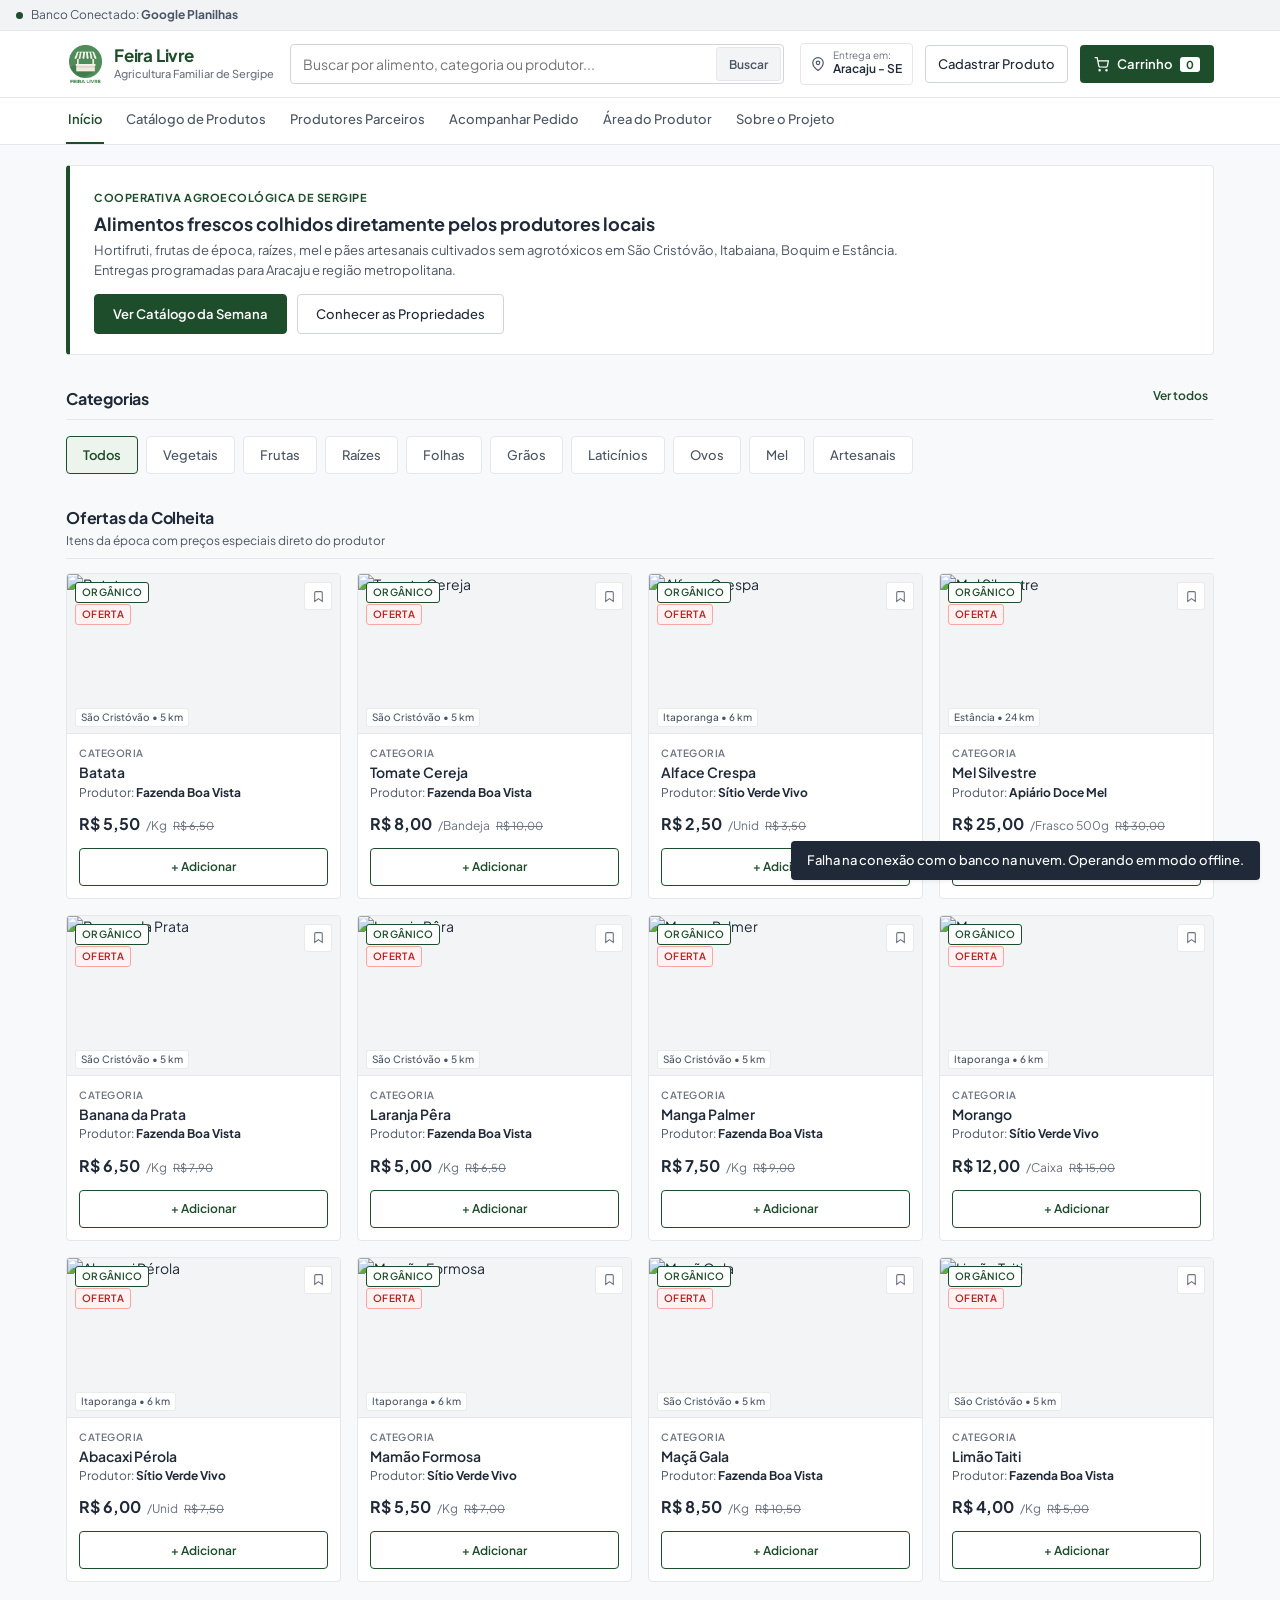
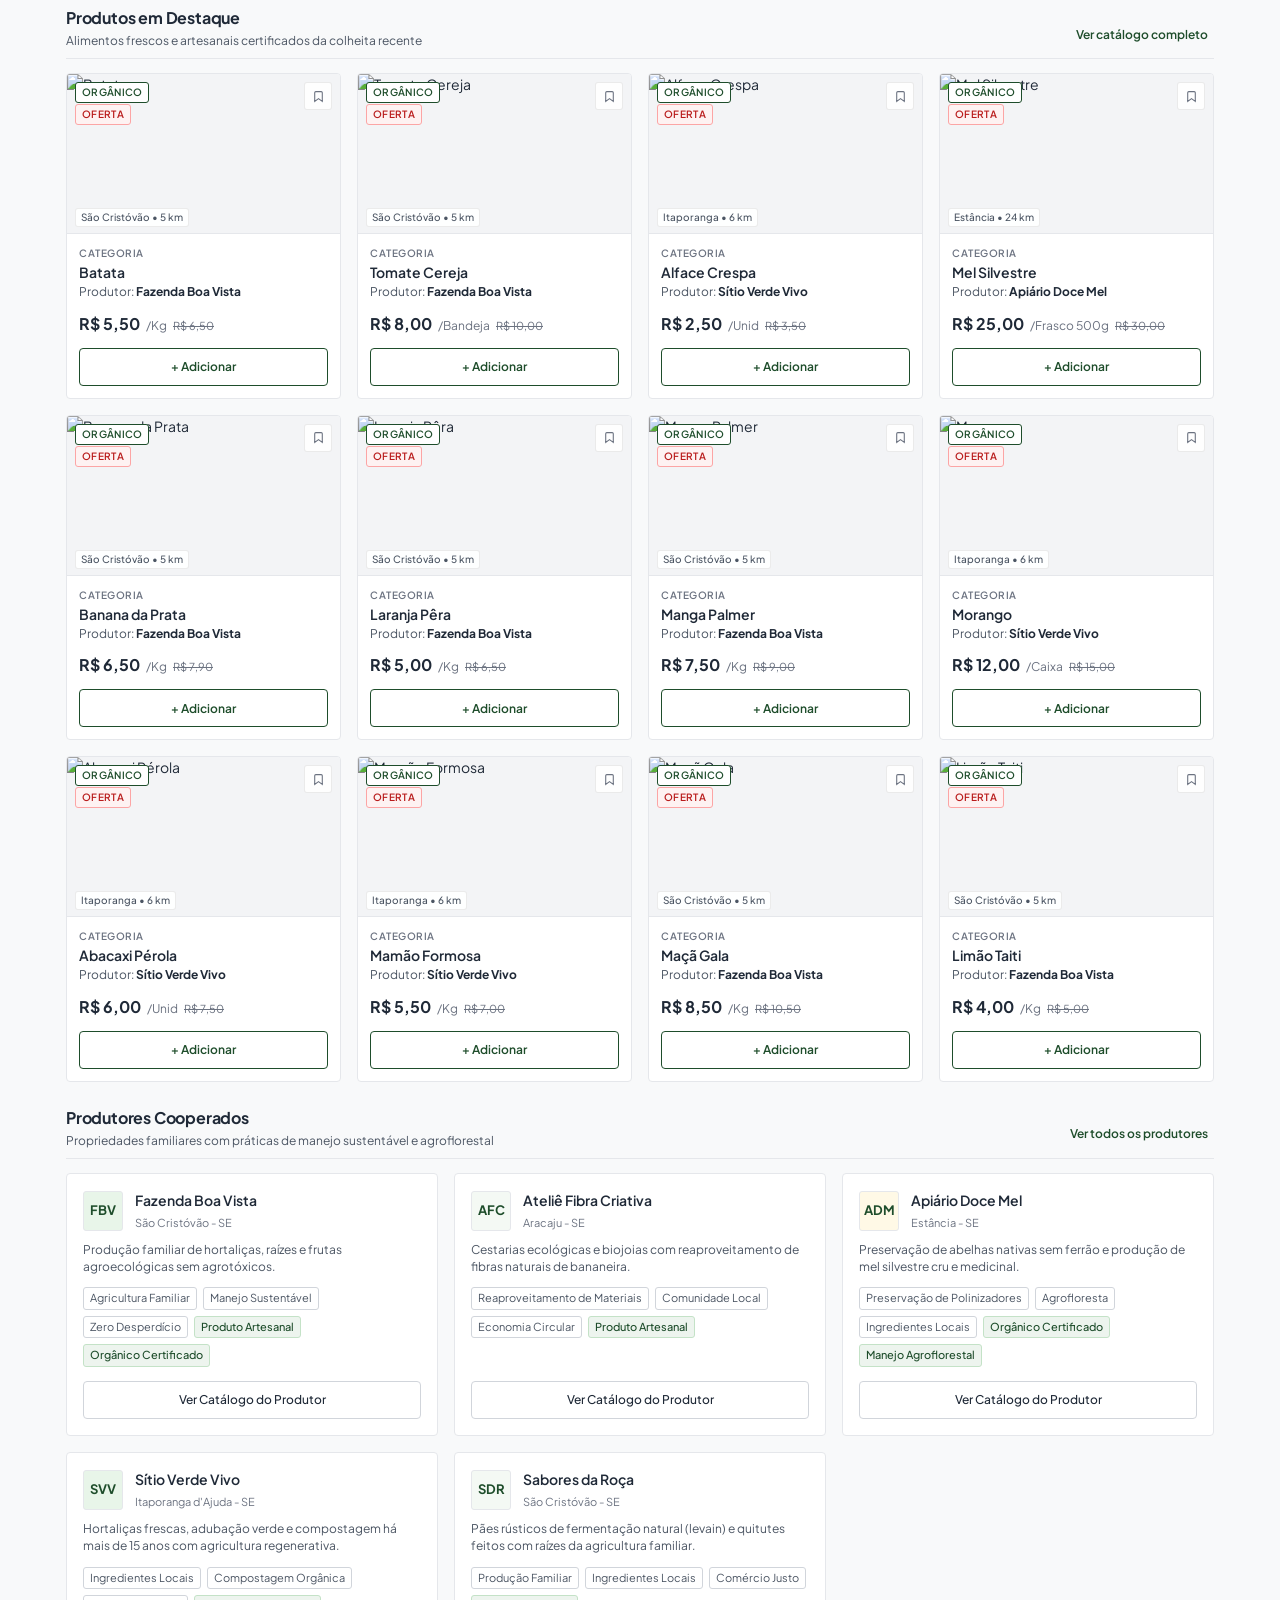
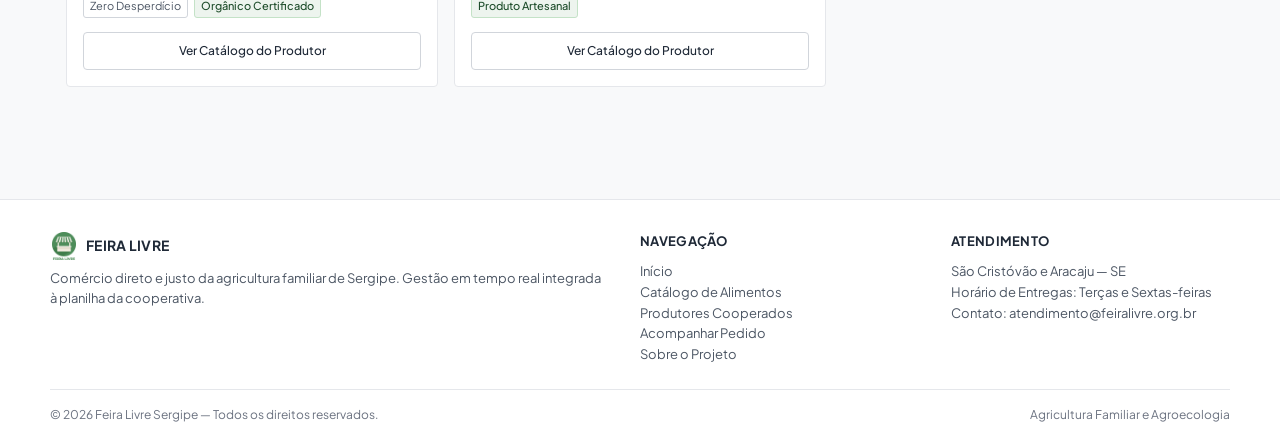
==== index.html @ 72a19b6f "Add files via upload" ====
<!DOCTYPE html>
<html lang="pt-BR">
<head>
  <meta charset="UTF-8">
  <meta name="viewport" content="width=device-width, initial-scale=1.0, viewport-fit=cover">
  <title>Feira Livre — Comércio Direto da Agricultura Familiar de Sergipe</title>
  <meta name="description" content="Alimentos frescos, agroecológicos e artesanais direto dos pequenos produtores de Sergipe para a sua casa.">
  <link rel="icon" type="image/png" href="images/logo.png">
  <link rel="preconnect" href="https://fonts.googleapis.com">
  <link rel="preconnect" href="https://fonts.gstatic.com" crossorigin>
  <link href="https://fonts.googleapis.com/css2?family=Plus+Jakarta+Sans:wght@400;500;600;700&display=swap" rel="stylesheet">
  <link rel="stylesheet" href="style.css">
</head>
<body>

  <!-- Barra Superior de Status Operacional -->
  <div class="api-status-bar">
    <div class="api-badge" id="api-status-badge">
      <span class="api-dot" id="api-status-dot"></span>
      <span id="api-status-text">Conectando ao banco de dados...</span>
    </div>
    <div style="display: none;">
      <a onclick="abrirConfigModal()">Configurações da Conexão (Google Apps Script)</a>
    </div>
  </div>

  <!-- Cabeçalho Principal -->
  <header class="header-main">
    <div class="header-container">
      
      <!-- Logotipo Feira Livre -->
      <a class="brand-group" onclick="switchView('home')" title="Página Inicial Feira Livre">
        <img 
          src="images/logo.png" 
          alt="Feira Livre Logo" 
          class="brand-logo-img"
          onerror="this.style.display='none'; document.getElementById('brand-icon-fallback').style.display='flex';"
        >
        <div class="brand-fallback-icon" id="brand-icon-fallback" style="display:none;">FL</div>
        <div class="brand-text">
          <h1>Feira Livre</h1>
          <span>Agricultura Familiar de Sergipe</span>
        </div>
      </a>

      <!-- Barra de Busca Central -->
      <div class="header-search">
        <div class="search-input-wrapper">
          <input 
            type="text" 
            id="global-search" 
            placeholder="Buscar por alimento, categoria ou produtor..."
            oninput="handleSearchInput(this.value)"
          >
          <button class="btn-search-icon" onclick="switchView('produtos')">Buscar</button>
        </div>
      </div>

      <!-- Ações: Localização, Cadastro e Carrinho -->
      <div class="header-right">
        <div class="loc-badge" onclick="switchView('checkout')" title="Local de entrega">
          <svg width="14" height="14" viewBox="0 0 24 24" fill="none" stroke="currentColor" stroke-width="2">
            <path d="M21 10c0 7-9 13-9 13s-9-6-9-13a9 9 0 0 1 18 0z"/>
            <circle cx="12" cy="10" r="3"/>
          </svg>
          <div>
            <span style="font-size:10px; color:var(--text-light); display:block; line-height:1;">Entrega em:</span>
            <strong id="header-delivery-loc">Aracaju - SE</strong>
          </div>
        </div>

        <button class="btn-nav-action" onclick="switchView('produtor-painel')">
          Cadastrar Produto
        </button>

        <button class="cart-button" onclick="toggleCartDrawer()">
          <svg width="15" height="15" viewBox="0 0 24 24" fill="none" stroke="currentColor" stroke-width="2">
            <circle cx="9" cy="21" r="1"/>
            <circle cx="20" cy="21" r="1"/>
            <path d="M1 1h4l2.68 13.39a2 2 0 0 0 2 1.61h9.72a2 2 0 0 0 2-1.61L23 6H6"/>
          </svg>
          <span>Carrinho</span>
          <span class="cart-count" id="header-cart-count">0</span>
        </button>
      </div>

    </div>
  </header>

  <!-- Subnav de Seções Principais -->
  <nav class="subnav-bar">
    <div class="subnav-container">
      <ul class="nav-links">
        <li class="nav-item active" data-view="home" onclick="switchView('home')">Início</li>
        <li class="nav-item" data-view="produtos" onclick="switchView('produtos')">Catálogo de Produtos</li>
        <li class="nav-item" data-view="produtores" onclick="switchView('produtores')">Produtores Parceiros</li>
        <li class="nav-item" data-view="rastreamento" onclick="switchView('rastreamento')">Acompanhar Pedido</li>
        <li class="nav-item" data-view="produtor-painel" onclick="switchView('produtor-painel')">Área do Produtor</li>
        <li class="nav-item" data-view="sobre" onclick="switchView('sobre')">Sobre o Projeto</li>
      </ul>
    </div>
  </nav>

  <!-- Container de Telas (Views) -->
  <main class="main-wrapper">

    <!-- VIEW 1: HOME -->
    <section id="view-home" class="view-section active">

      <!-- Comunicado Institucional da Cooperativa -->
      <div class="hero-box">
        <span class="hero-tag">Cooperativa Agroecológica de Sergipe</span>
        <h2>Alimentos frescos colhidos diretamente pelos produtores locais</h2>
        <p>Hortifruti, frutas de época, raízes, mel e pães artesanais cultivados sem agrotóxicos em São Cristóvão, Itabaiana, Boquim e Estância. Entregas programadas para Aracaju e região metropolitana.</p>
        <div class="hero-buttons">
          <button class="btn-hero" onclick="switchView('produtos')">Ver Catálogo da Semana</button>
          <button class="btn-hero-outline" onclick="switchView('produtores')">Conhecer as Propriedades</button>
        </div>
      </div>

      <!-- Atalhos de Categorias -->
      <div class="section-head">
        <h3>Categorias</h3>
        <button class="section-link" onclick="switchView('produtos')">Ver todos</button>
      </div>
      <div class="categories-strip" id="categories-container">
        <!-- Renderizado via JS -->
      </div>

      <!-- Ofertas da Semana -->
      <div class="section-head">
        <div>
          <h3>Ofertas da Colheita</h3>
          <p>Itens da época com preços especiais direto do produtor</p>
        </div>
      </div>
      <div class="products-grid" id="promo-products-grid">
        <!-- Renderizado via JS -->
      </div>

      <!-- Produtos em Destaque -->
      <div class="section-head">
        <div>
          <h3>Produtos em Destaque</h3>
          <p>Alimentos frescos e artesanais certificados da colheita recente</p>
        </div>
        <button class="section-link" onclick="switchView('produtos')">Ver catálogo completo</button>
      </div>
      <div class="products-grid" id="catalog-products-grid">
        <!-- Renderizado via JS -->
      </div>

      <!-- Produtores em Destaque -->
      <div class="section-head">
        <div>
          <h3>Produtores Cooperados</h3>
          <p>Propriedades familiares com práticas de manejo sustentável e agroflorestal</p>
        </div>
        <button class="section-link" onclick="switchView('produtores')">Ver todos os produtores</button>
      </div>
      <div class="producers-grid" id="producers-grid">
        <!-- Renderizado via JS -->
      </div>

    </section>

    <!-- VIEW 2: PRODUTOS (CATÁLOGO GERAL) -->
    <section id="view-produtos" class="view-section">
      <div class="section-head">
        <div>
          <h2>Catálogo de Produtos da Feira</h2>
          <p>Alimentos agroecológicos e itens artesanais com garantia de procedência local</p>
        </div>
      </div>
      <div class="categories-strip" id="categories-filter-strip">
        <!-- Mesmas categorias compartilhadas -->
      </div>
      <div class="products-grid" id="all-products-grid">
        <!-- Renderizado via JS -->
      </div>
    </section>

    <!-- VIEW 3: PRODUTORES -->
    <section id="view-produtores" class="view-section">
      <div class="section-head">
        <div>
          <h2>Produtores e Artesãos Parceiros</h2>
          <p>Conheça as famílias agricultoras de São Cristóvão, Aracaju, Itabaiana e Estância</p>
        </div>
      </div>
      <div class="producers-grid" id="all-producers-view-grid">
        <!-- Renderizado via JS -->
      </div>
    </section>

    <!-- VIEW 4: CHECKOUT -->
    <section id="view-checkout" class="view-section">
      <div class="form-box">
        <h3>Finalizar Pedido e Dados de Entrega</h3>
        <form onsubmit="submeterPedido(event)">
          <div class="form-grid">
            <div class="form-group full">
              <label>Nome Completo</label>
              <input type="text" id="chk-nome" required placeholder="Nome e sobrenome">
            </div>
            <div class="form-group">
              <label>Telefone para Contato</label>
              <input type="tel" id="chk-tel" placeholder="(79) 99999-9999">
            </div>
            <div class="form-group">
              <label>CEP de Entrega</label>
              <input type="text" id="chk-cep" placeholder="49000-000" maxlength="9" onblur="consultarCepViaCep(this.value)">
            </div>
            <div class="form-group full">
              <label>Logradouro (Rua, Avenida ou Povoado)</label>
              <input type="text" id="chk-rua" required placeholder="Endereço de entrega">
            </div>
            <div class="form-group">
              <label>Número</label>
              <input type="text" id="chk-numero" placeholder="Ex: 120 ou S/N">
            </div>
            <div class="form-group">
              <label>Bairro</label>
              <input type="text" id="chk-bairro" placeholder="Bairro">
            </div>
            <div class="form-group">
              <label>Cidade</label>
              <input type="text" id="chk-cidade" required value="Aracaju">
            </div>
            <div class="form-group">
              <label>Estado</label>
              <input type="text" id="chk-estado" required value="SE">
            </div>
            <div class="form-group full">
              <label>Forma de Pagamento</label>
              <select id="chk-pagamento">
                <option value="Pix">Pix (Chave exibida após confirmação)</option>
                <option value="Cartão de Crédito">Cartão de Crédito</option>
                <option value="Dinheiro">Dinheiro na Entrega</option>
              </select>
            </div>
          </div>

          <!-- Resumo de Valores -->
          <div class="summary-rows">
            <div class="sum-line"><span>Subtotal dos Produtos:</span><strong id="chk-subtotal">R$ 0,00</strong></div>
            <div class="sum-line"><span>Taxa de Entrega Local:</span><strong id="chk-shipping">R$ 8,50</strong></div>
            <div class="sum-line" style="color:var(--primary);"><span>Desconto:</span><strong id="chk-discount">- R$ 0,00</strong></div>
            <div class="sum-line total"><span>Total do Pedido:</span><strong id="chk-total">R$ 0,00</strong></div>
          </div>

          <button type="submit" class="btn-submit-form">
            Confirmar Pedido
          </button>
        </form>
      </div>
    </section>

    <!-- VIEW 5: RASTREAMENTO -->
    <section id="view-rastreamento" class="view-section">
      <div class="tracking-box">
        <div style="display: flex; justify-content: space-between; align-items: center;">
          <div>
            <h3 id="track-order-number" style="font-size:16px; font-weight:700; color:var(--text-main);">Pedido #FL-000101</h3>
            <p style="font-size: 12px; color:var(--text-muted); margin-top:2px;">Histórico de expedição e transporte</p>
          </div>
          <button class="btn-nav-action" onclick="simularAvancoStatus()">
            Avançar Etapa (Demonstração)
          </button>
        </div>

        <!-- Linha do Tempo -->
        <div class="timeline-row">
          <div class="t-step active" id="track-s-1">
            <div class="t-circle">1</div>
            <span style="font-size:11px; font-weight:600;">Recebido</span>
          </div>
          <div class="t-bar" id="track-b-1"></div>
          <div class="t-step" id="track-s-2">
            <div class="t-circle">2</div>
            <span style="font-size:11px; font-weight:600;">Em Separação</span>
          </div>
          <div class="t-bar" id="track-b-2"></div>
          <div class="t-step" id="track-s-3">
            <div class="t-circle">3</div>
            <span style="font-size:11px; font-weight:600;">Em Trânsito</span>
          </div>
          <div class="t-bar" id="track-b-3"></div>
          <div class="t-step" id="track-s-4">
            <div class="t-circle">4</div>
            <span style="font-size:11px; font-weight:600;">Entregue</span>
          </div>
        </div>

        <div style="background-color: var(--primary-light); padding: 14px 16px; border-radius: var(--radius-md); border: 1px solid #C8E6C9;">
          <h4 id="track-status-title" style="color: var(--primary-dark); font-size: 14px; font-weight:700;">Pedido Recebido</h4>
          <p id="track-status-desc" style="font-size: 13px; color: var(--text-muted); margin-top: 4px; line-height:1.4;">
            O pedido foi registrado no sistema e os agricultores já receberam a lista para colheita dos itens.
          </p>
        </div>
      </div>
    </section>

    <!-- VIEW 6: PAINEL DO PRODUTOR -->
    <section id="view-produtor-painel" class="view-section">
      <div class="form-box">
        <h3>Cadastro de Produto — Agricultura Familiar</h3>
        <p style="font-size: 13px; color: var(--text-muted); margin-bottom: 16px; line-height: 1.5;">
          Cadastre novos alimentos para inclusão imediata no catálogo de vendas.
        </p>
        <form onsubmit="salvarNovoProduto(event)">
          <div class="form-grid">
            <div class="form-group full">
              <label>Nome do Alimento</label>
              <input type="text" id="adm-prod-name" required placeholder="Ex: Manga Palmer Agroecológica">
            </div>
            <div class="form-group">
              <label>Preço Unitário (R$)</label>
              <input type="number" step="0.10" id="adm-prod-price" required placeholder="7.50">
            </div>
            <div class="form-group">
              <label>Unidade de Medida</label>
              <select id="adm-prod-unit">
                <option value="Kg">Kg</option>
                <option value="Unid">Unidade</option>
                <option value="Bandeja">Bandeja</option>
                <option value="Pote 500g">Pote 500g</option>
                <option value="Maço">Maço</option>
                <option value="Dúzia">Dúzia</option>
              </select>
            </div>
            <div class="form-group">
              <label>Categoria</label>
              <select id="adm-prod-cat">
                <option value="1">Vegetais</option>
                <option value="2">Frutas</option>
                <option value="3">Raízes</option>
                <option value="4">Folhas</option>
                <option value="5">Grãos</option>
                <option value="6">Laticínios</option>
                <option value="7">Ovos</option>
                <option value="8">Mel</option>
                <option value="9">Artesanais</option>
              </select>
            </div>
            <div class="form-group">
              <label>Produtor Responsável</label>
              <select id="adm-prod-farmer">
                <option value="1">Fazenda Boa Vista (São Cristóvão)</option>
                <option value="2">Ateliê Fibra Criativa (Aracaju)</option>
                <option value="3">Apiário Doce Mel (Estância)</option>
                <option value="4">Sítio Verde Vivo (Itaporanga)</option>
                <option value="5">Sabores da Roça (São Cristóvão)</option>
              </select>
            </div>
            <div class="form-group">
              <label>Estoque Inicial</label>
              <input type="number" id="adm-prod-stock" value="40">
            </div>
            <div class="form-group form-group-checkbox">
              <label class="checkbox-label" for="adm-prod-organic">
                <input type="checkbox" id="adm-prod-organic" checked>
                <span>Cultivo Orgânico / Agroecológico</span>
              </label>
            </div>
            <div class="form-group full">
              <label>Descrição do Cultivo</label>
              <textarea id="adm-prod-desc" rows="2" placeholder="Descreva os cuidados na colheita e características do produto..."></textarea>
            </div>
          </div>

          <button type="submit" class="btn-submit-form">
            Salvar Produto no Catálogo
          </button>
        </form>
      </div>
    </section>

    <!-- VIEW 7: SOBRE -->
    <section id="view-sobre" class="view-section">
      <div class="form-box" style="max-width: 760px;">
        <h3>Sobre a Feira Livre</h3>
        <p style="font-size: 13px; line-height: 1.6; color: var(--text-muted); margin-bottom: 12px;">
          O projeto Feira Livre é uma plataforma voltada à valorização da agricultura familiar e ao consumo consciente no estado de Sergipe.
        </p>
        <p style="font-size: 13px; line-height: 1.6; color: var(--text-muted); margin-bottom: 12px;">
          Conectamos cooperativas e pequenas propriedades agrícolas de São Cristóvão, Itabaiana, Boquim e Estância diretamente aos moradores de Aracaju e região metropolitana, eliminando intermediários e promovendo preços justos para quem planta e para quem consome.
        </p>
        <p style="font-size: 13px; line-height: 1.6; color: var(--text-muted);">
          A plataforma utiliza uma integração com Google Planilhas via Google Apps Script, viabilizando controle de estoque e pedidos sem custos adicionais de infraestrutura para os produtores parceiros.
        </p>
      </div>
    </section>

  </main>

  <!-- DRAWER LATERAL DO CARRINHO -->
  <div class="drawer-backdrop" id="cart-drawer" onclick="closeCartDrawer()">
    <div class="drawer-panel" onclick="event.stopPropagation()">
      <div class="drawer-top">
        <h3>Carrinho de Compras</h3>
        <button class="btn-close" onclick="closeCartDrawer()" title="Fechar">✕</button>
      </div>

      <div class="drawer-body" id="cart-drawer-body">
        <!-- Renderizado via JS -->
      </div>

      <div class="drawer-bottom" id="cart-drawer-footer">
        <!-- Cupom de Desconto -->
        <div class="coupon-group">
          <input type="text" id="coupon-input" placeholder="Código de desconto (ex: FEIRA10)">
          <button class="btn-apply" onclick="aplicarCupom()">Aplicar</button>
        </div>

        <div class="summary-rows">
          <div class="sum-line"><span>Subtotal:</span><strong id="cart-subtotal-val">R$ 0,00</strong></div>
          <div class="sum-line"><span>Taxa de Entrega:</span><strong id="cart-shipping-val">R$ 8,50</strong></div>
          <div class="sum-line" id="cart-discount-line" style="display:none; color:var(--primary);">
            <span>Desconto:</span><strong id="cart-discount-val">- R$ 0,00</strong>
          </div>
          <div class="sum-line total"><span>Total:</span><strong id="cart-total-val">R$ 0,00</strong></div>
        </div>

        <button class="btn-checkout-now" onclick="irParaCheckout()">
          Ir para o Pagamento
        </button>
      </div>
    </div>
  </div>

  <!-- MODAL: CONFIGURAÇÃO DA API APPS SCRIPT -->
  <div class="modal-overlay" id="api-config-modal" onclick="fecharConfigModal()">
    <div class="modal-card" onclick="event.stopPropagation()">
      <div style="display: flex; justify-content: space-between; align-items: center; margin-bottom: 12px; padding-bottom: 8px; border-bottom: 1px solid var(--border-subtle);">
        <h3 style="font-size: 15px; color: var(--text-main); font-weight:700;">Configurar Conexão do Banco de Dados</h3>
        <button class="btn-close" onclick="fecharConfigModal()">✕</button>
      </div>
      <p style="font-size: 13px; color: var(--text-muted); line-height: 1.5; margin-bottom: 14px;">
        Insira a URL do aplicativo da Web gerada no Google Apps Script (Implantar &gt; Gerenciar implantações &gt; URL da Web):
      </p>
      <div class="form-group" style="margin-bottom: 16px;">
        <label>URL da Implantação (exec):</label>
        <input 
          type="url" 
          id="api-url-input" 
          placeholder="https://script.google.com/macros/s/.../exec"
        >
      </div>
      <div style="display: flex; justify-content: flex-end; gap: 8px;">
        <button class="btn-nav-action" onclick="fecharConfigModal()">Cancelar</button>
        <button class="btn-submit-form" style="width: auto; padding: 7px 16px;" onclick="salvarConfigApi()">
          Salvar Conexão
        </button>
      </div>
    </div>
  </div>

  <!-- Toast Notificação -->
  <div class="toast-notice" id="toast"></div>

  <!-- Rodapé Institucional -->
  <footer class="footer-main">
    <div class="footer-inner">
      <div>
        <div style="display:flex; align-items:center; gap:8px; margin-bottom:8px;">
          <img src="images/logo.png" alt="Feira Livre Logo" style="width:28px; height:28px; object-fit:contain; border-radius:3px;">
          <h3 style="margin:0; font-size:14px; font-weight:700; color:var(--text-main);">Feira Livre</h3>
        </div>
        <p>
          Comércio direto e justo da agricultura familiar de Sergipe. Gestão em tempo real integrada à planilha da cooperativa.
        </p>
      </div>
      <div>
        <h4>Navegação</h4>
        <ul>
          <li><a onclick="switchView('home')" style="cursor:pointer;">Início</a></li>
          <li><a onclick="switchView('produtos')" style="cursor:pointer;">Catálogo de Alimentos</a></li>
          <li><a onclick="switchView('produtores')" style="cursor:pointer;">Produtores Cooperados</a></li>
          <li><a onclick="switchView('rastreamento')" style="cursor:pointer;">Acompanhar Pedido</a></li>
          <li><a onclick="switchView('sobre')" style="cursor:pointer;">Sobre o Projeto</a></li>
        </ul>
      </div>
      <div>
        <h4>Atendimento</h4>
        <p>
          São Cristóvão e Aracaju — SE<br>
          Horário de Entregas: Terças e Sextas-feiras<br>
          Contato: atendimento@feiralivre.org.br
        </p>
      </div>
    </div>
    <div class="footer-bottom">
      <span>© 2026 Feira Livre Sergipe — Todos os direitos reservados.</span>
      <span>Agricultura Familiar e Agroecologia</span>
    </div>
  </footer>

  <script src="script.js"></script>
</body>
</html>
---- style.css ----
/* ==========================================================================
   FEIRA LIVRE — IDENTIDADE VISUAL PROFISSIONAL E RESPONSIVA (MOBILE-FIRST)
   Otimizado para telas de 320px a 430px (celulares) até monitores desktop
   ========================================================================== */

:root {
  /* Paleta Corporativa / Institucional */
  --primary: #1E4D2B;           /* Verde floresta profundo */
  --primary-hover: #276337;     /* Hover sóbrio */
  --primary-dark: #14361E;      /* Contraste ativo */
  --primary-light: #EDF4EE;     /* Fundo sutil para badges e estados ativos */
  
  --earth: #795548;             /* Marrom terra institucional */
  --alert-red: #B91C1C;         /* Vermelho para avisos e descontos */
  --alert-bg: #FEF2F2;          /* Fundo suave para alertas */
  
  /* Escala de Cinzas Neutros */
  --bg-page: #F8F9FA;           /* Fundo principal neutro */
  --bg-surface: #FFFFFF;        /* Fundo de cards, cabeçalho e modais */
  --bg-subtle: #F3F4F6;         /* Fundo de barras secundárias */
  
  --text-main: #1F2937;         /* Texto primário com alto contraste */
  --text-muted: #4B5563;        /* Texto de apoio e descrições */
  --text-light: #6B7280;        /* Metadados, unidades e datas */
  
  --border: #D1D5DB;            /* Bordas de inputs e caixas */
  --border-subtle: #E5E7EB;     /* Divisores sutis */
  
  /* Sombras e Elevação Sóbrias */
  --shadow-sm: 0 1px 2px rgba(0, 0, 0, 0.04);
  --shadow-md: 0 2px 4px rgba(0, 0, 0, 0.06);
  --shadow-lg: 0 4px 12px rgba(0, 0, 0, 0.08);
  
  /* Cantos Sóbrios e Funcionais */
  --radius-sm: 3px;
  --radius-md: 4px;
  --radius-lg: 6px;
  
  --font-family: 'Plus Jakarta Sans', -apple-system, BlinkMacSystemFont, 'Segoe UI', Roboto, Helvetica, Arial, sans-serif;
  --container-width: 1180px;
}

/* Reset Universal & Prevenção de Overflow */
*, *::before, *::after {
  box-sizing: border-box;
  margin: 0;
  padding: 0;
}

html, body {
  width: 100%;
  max-width: 100%;
  overflow-x: hidden;
}

body {
  font-family: var(--font-family);
  background-color: var(--bg-page);
  color: var(--text-main);
  line-height: 1.5;
  font-size: 14px;
  -webkit-font-smoothing: antialiased;
}

a {
  color: inherit;
  text-decoration: none;
}

button, input, select, textarea {
  font-family: inherit;
  font-size: inherit;
}

/* ==========================================================================
   1. BARRA SUPERIOR DE STATUS (SISTEMA & API)
   ========================================================================== */
.api-status-bar {
  background-color: #F1F3F5;
  border-bottom: 1px solid var(--border-subtle);
  padding: 6px 16px;
  font-size: 12px;
  color: var(--text-muted);
  display: flex;
  justify-content: space-between;
  align-items: center;
  flex-wrap: wrap;
  gap: 6px;
}

.api-badge {
  display: inline-flex;
  align-items: center;
  gap: 8px;
}

.api-dot {
  width: 7px;
  height: 7px;
  border-radius: 50%;
  background-color: #9CA3AF;
  display: inline-block;
  flex-shrink: 0;
}

.api-dot.connected {
  background-color: var(--primary);
}

.api-dot.mock {
  background-color: #D97706;
}

.api-status-bar a {
  color: var(--text-muted);
  text-decoration: underline;
  cursor: pointer;
  font-weight: 500;
}

.api-status-bar a:hover {
  color: var(--primary);
}

/* ==========================================================================
   2. CABEÇALHO PRINCIPAL
   ========================================================================== */
.header-main {
  background-color: var(--bg-surface);
  border-bottom: 1px solid var(--border-subtle);
  position: sticky;
  top: 0;
  z-index: 100;
}

.header-container {
  max-width: var(--container-width);
  margin: 0 auto;
  padding: 12px 16px;
  display: flex;
  align-items: center;
  justify-content: space-between;
  gap: 16px;
}

/* Logotipo */
.brand-group {
  display: flex;
  align-items: center;
  gap: 10px;
  cursor: pointer;
  text-decoration: none;
  flex-shrink: 0;
}

.brand-logo-img {
  width: 38px;
  height: 38px;
  object-fit: contain;
  border-radius: var(--radius-sm);
  display: block;
}

.brand-fallback-icon {
  font-size: 20px;
  font-weight: 700;
  color: var(--primary);
  line-height: 1;
}

.brand-text h1 {
  font-size: 17px;
  font-weight: 700;
  color: var(--primary);
  line-height: 1.15;
  letter-spacing: -0.2px;
}

.brand-text span {
  font-size: 11px;
  color: var(--text-light);
  display: block;
  font-weight: 500;
}

/* Busca Central */
.header-search {
  flex: 1;
  max-width: 520px;
}

.search-input-wrapper {
  display: flex;
  position: relative;
  align-items: center;
  width: 100%;
}

.search-input-wrapper input {
  width: 100%;
  height: 40px;
  padding: 8px 12px;
  padding-right: 76px;
  border: 1px solid var(--border);
  border-radius: var(--radius-md);
  font-size: 14px;
  color: var(--text-main);
  background-color: #FFFFFF;
}

.search-input-wrapper input:focus {
  outline: none;
  border-color: var(--primary);
  box-shadow: 0 0 0 1px var(--primary);
}

.btn-search-icon {
  position: absolute;
  right: 3px;
  top: 3px;
  bottom: 3px;
  padding: 0 12px;
  background-color: var(--bg-subtle);
  border: 1px solid var(--border-subtle);
  border-radius: var(--radius-sm);
  color: var(--text-muted);
  font-size: 12px;
  font-weight: 600;
  cursor: pointer;
}

.btn-search-icon:hover {
  background-color: #E5E7EB;
  color: var(--text-main);
}

/* Ações Direitas */
.header-right {
  display: flex;
  align-items: center;
  gap: 12px;
  flex-shrink: 0;
}

.loc-badge {
  display: flex;
  align-items: center;
  gap: 8px;
  padding: 6px 10px;
  background-color: #FFFFFF;
  border: 1px solid var(--border-subtle);
  border-radius: var(--radius-md);
  cursor: pointer;
  font-size: 12px;
}

.loc-badge:hover {
  border-color: var(--border);
}

.loc-badge svg {
  color: var(--text-muted);
  flex-shrink: 0;
}

.loc-badge strong {
  color: var(--text-main);
  font-weight: 600;
}

.btn-nav-action {
  padding: 8px 12px;
  min-height: 38px;
  background-color: #FFFFFF;
  border: 1px solid var(--border);
  border-radius: var(--radius-md);
  color: var(--text-main);
  font-size: 13px;
  font-weight: 500;
  cursor: pointer;
  display: inline-flex;
  align-items: center;
  justify-content: center;
}

.btn-nav-action:hover {
  background-color: var(--bg-subtle);
  border-color: #9CA3AF;
}

.cart-button {
  display: flex;
  align-items: center;
  gap: 8px;
  padding: 8px 14px;
  min-height: 38px;
  background-color: var(--primary);
  color: #FFFFFF;
  border: none;
  border-radius: var(--radius-md);
  font-size: 13px;
  font-weight: 600;
  cursor: pointer;
  flex-shrink: 0;
}

.cart-button:hover {
  background-color: var(--primary-hover);
}

.cart-count {
  background-color: #FFFFFF;
  color: var(--primary);
  font-size: 11px;
  font-weight: 700;
  padding: 1px 6px;
  border-radius: var(--radius-sm);
}

/* ==========================================================================
   3. BARRA DE NAVEGAÇÃO SECUNDÁRIA (ABAS DO SISTEMA)
   ========================================================================== */
.subnav-bar {
  background-color: var(--bg-surface);
  border-bottom: 1px solid var(--border-subtle);
}

.subnav-container {
  max-width: var(--container-width);
  margin: 0 auto;
  padding: 0 16px;
}

.nav-links {
  display: flex;
  list-style: none;
  gap: 20px;
  overflow-x: auto;
  white-space: nowrap;
  -webkit-overflow-scrolling: touch;
  scrollbar-width: none;
}

.nav-links::-webkit-scrollbar {
  display: none;
}

.nav-item {
  padding: 12px 2px;
  min-height: 44px;
  display: inline-flex;
  align-items: center;
  font-size: 13px;
  font-weight: 500;
  color: var(--text-muted);
  cursor: pointer;
  border-bottom: 2px solid transparent;
  transition: color 0.15s;
  flex-shrink: 0;
}

.nav-item:hover {
  color: var(--primary);
}

.nav-item.active {
  color: var(--primary);
  font-weight: 600;
  border-bottom-color: var(--primary);
}

/* ==========================================================================
   4. ESTRUTURA PRINCIPAL (MAIN WRAPPER & SECTIONS)
   ========================================================================== */
.main-wrapper {
  max-width: var(--container-width);
  margin: 0 auto;
  padding: 20px 16px 48px;
}

.view-section {
  display: none;
}

.view-section.active {
  display: block;
}

/* Cabeçalho de Seção */
.section-head {
  display: flex;
  justify-content: space-between;
  align-items: flex-end;
  margin-top: 24px;
  margin-bottom: 14px;
  padding-bottom: 8px;
  border-bottom: 1px solid var(--border-subtle);
  gap: 12px;
  flex-wrap: wrap;
}

.section-head h2, .section-head h3 {
  font-size: 16px;
  font-weight: 700;
  color: var(--text-main);
  letter-spacing: -0.2px;
}

.section-head p {
  font-size: 12px;
  color: var(--text-muted);
  margin-top: 2px;
}

.section-link {
  background: none;
  border: none;
  color: var(--primary);
  font-size: 12px;
  font-weight: 600;
  cursor: pointer;
  padding: 4px 6px;
  min-height: 32px;
  display: inline-flex;
  align-items: center;
}

.section-link:hover {
  text-decoration: underline;
}

/* ==========================================================================
   5. HERO INSTITUCIONAL
   ========================================================================== */
.hero-box {
  background-color: var(--bg-surface);
  border: 1px solid var(--border-subtle);
  border-left: 4px solid var(--primary);
  border-radius: var(--radius-md);
  padding: 20px 24px;
  margin-bottom: 20px;
}

.hero-tag {
  display: inline-block;
  font-size: 11px;
  font-weight: 700;
  text-transform: uppercase;
  letter-spacing: 0.5px;
  color: var(--primary);
  margin-bottom: 6px;
}

.hero-box h2 {
  font-size: 18px;
  font-weight: 700;
  color: var(--text-main);
  line-height: 1.3;
  margin-bottom: 6px;
}

.hero-box p {
  font-size: 13px;
  color: var(--text-muted);
  line-height: 1.5;
  max-width: 820px;
  margin-bottom: 14px;
}

.hero-buttons {
  display: flex;
  gap: 10px;
  flex-wrap: wrap;
}

.btn-hero {
  padding: 9px 18px;
  min-height: 40px;
  background-color: var(--primary);
  color: #FFFFFF;
  border: 1px solid var(--primary);
  border-radius: var(--radius-md);
  font-size: 13px;
  font-weight: 600;
  cursor: pointer;
  display: inline-flex;
  align-items: center;
  justify-content: center;
}

.btn-hero:hover {
  background-color: var(--primary-hover);
}

.btn-hero-outline {
  padding: 9px 18px;
  min-height: 40px;
  background-color: #FFFFFF;
  color: var(--text-main);
  border: 1px solid var(--border);
  border-radius: var(--radius-md);
  font-size: 13px;
  font-weight: 500;
  cursor: pointer;
  display: inline-flex;
  align-items: center;
  justify-content: center;
}

.btn-hero-outline:hover {
  background-color: var(--bg-subtle);
  border-color: #9CA3AF;
}

/* ==========================================================================
   6. FITA DE CATEGORIAS (FILTRO FUNCIONAL LIMPO)
   ========================================================================== */
.categories-strip {
  display: flex;
  gap: 8px;
  overflow-x: auto;
  padding: 2px 0 8px;
  margin-bottom: 16px;
  -webkit-overflow-scrolling: touch;
  scrollbar-width: none;
}

.categories-strip::-webkit-scrollbar {
  display: none;
}

.cat-pill {
  min-height: 38px;
  padding: 8px 16px;
  background-color: var(--bg-surface);
  border: 1px solid var(--border-subtle);
  border-radius: var(--radius-md);
  color: var(--text-muted);
  font-size: 13px;
  font-weight: 500;
  cursor: pointer;
  white-space: nowrap;
  transition: all 0.15s;
  flex-shrink: 0;
  display: inline-flex;
  align-items: center;
}

.cat-pill:hover {
  border-color: var(--border);
  color: var(--text-main);
}

.cat-pill.active {
  background-color: var(--primary-light);
  border-color: var(--primary);
  color: var(--primary);
  font-weight: 600;
}

/* ==========================================================================
   7. GRADE DE PRODUTOS (CATÁLOGO RESPONSIVO)
   ========================================================================== */
.products-grid {
  display: grid;
  grid-template-columns: repeat(auto-fill, minmax(220px, 1fr));
  gap: 16px;
  margin-bottom: 24px;
}

.product-card {
  background-color: var(--bg-surface);
  border: 1px solid var(--border-subtle);
  border-radius: var(--radius-md);
  display: flex;
  flex-direction: column;
  overflow: hidden;
  transition: border-color 0.15s;
}

.product-card:hover {
  border-color: #9CA3AF;
}

.card-img {
  position: relative;
  width: 100%;
  height: 160px;
  background-color: #F3F4F6;
  border-bottom: 1px solid var(--border-subtle);
  overflow: hidden;
}

.card-img img {
  width: 100%;
  height: 100%;
  object-fit: cover;
  display: block;
}

/* Tags e Badges Sóbrios */
.badge-tag {
  position: absolute;
  top: 8px;
  left: 8px;
  padding: 2px 6px;
  font-size: 10px;
  font-weight: 600;
  text-transform: uppercase;
  border-radius: var(--radius-sm);
  letter-spacing: 0.3px;
}

.badge-organic {
  background-color: #FFFFFF;
  color: var(--primary);
  border: 1px solid var(--primary);
}

.badge-promo {
  background-color: var(--alert-bg);
  color: var(--alert-red);
  border: 1px solid #FCA5A5;
}

.badge-distance {
  position: absolute;
  bottom: 6px;
  left: 8px;
  background-color: rgba(255, 255, 255, 0.92);
  color: var(--text-muted);
  font-size: 10px;
  font-weight: 500;
  padding: 1px 5px;
  border-radius: var(--radius-sm);
  border: 1px solid rgba(0, 0, 0, 0.08);
}

.card-fav-btn {
  position: absolute;
  top: 8px;
  right: 8px;
  width: 28px;
  height: 28px;
  background-color: rgba(255, 255, 255, 0.88);
  border: 1px solid rgba(0, 0, 0, 0.08);
  border-radius: var(--radius-sm);
  display: flex;
  align-items: center;
  justify-content: center;
  cursor: pointer;
  color: var(--text-light);
}

.card-fav-btn:hover {
  background-color: #FFFFFF;
  color: var(--alert-red);
}

.card-fav-btn.active {
  color: var(--alert-red);
}

/* Corpo do Card */
.card-body {
  padding: 12px;
  flex: 1;
  display: flex;
  flex-direction: column;
}

.card-cat {
  font-size: 10px;
  text-transform: uppercase;
  letter-spacing: 0.5px;
  color: var(--text-light);
  font-weight: 600;
  margin-bottom: 2px;
}

.card-title {
  font-size: 14px;
  font-weight: 600;
  color: var(--text-main);
  line-height: 1.3;
  margin-bottom: 4px;
}

.card-producer {
  font-size: 12px;
  color: var(--text-muted);
  margin-bottom: 8px;
  line-height: 1.2;
}

.card-producer strong {
  color: var(--text-main);
}

.card-pricing {
  margin-top: auto;
  display: flex;
  align-items: baseline;
  gap: 6px;
  padding-top: 4px;
}

.price-cur {
  font-size: 16px;
  font-weight: 700;
  color: var(--text-main);
}

.price-unit {
  font-size: 12px;
  color: var(--text-light);
}

.price-old {
  font-size: 11px;
  color: var(--text-light);
  text-decoration: line-through;
}

/* Botão de Compra no Card */
.card-action-bar {
  padding: 0 12px 12px;
}

.btn-add-item {
  width: 100%;
  min-height: 38px;
  padding: 8px;
  background-color: #FFFFFF;
  border: 1px solid var(--primary);
  border-radius: var(--radius-md);
  color: var(--primary);
  font-size: 12px;
  font-weight: 600;
  cursor: pointer;
  transition: all 0.15s;
  display: flex;
  align-items: center;
  justify-content: center;
}

.btn-add-item:hover {
  background-color: var(--primary);
  color: #FFFFFF;
}

.qty-pill {
  display: flex;
  align-items: center;
  justify-content: space-between;
  border: 1px solid var(--primary);
  border-radius: var(--radius-md);
  background-color: var(--primary-light);
  padding: 2px 4px;
  min-height: 38px;
}

.qty-pill button {
  width: 32px;
  height: 32px;
  background-color: #FFFFFF;
  border: 1px solid var(--border-subtle);
  border-radius: var(--radius-sm);
  color: var(--primary);
  font-size: 15px;
  font-weight: 700;
  cursor: pointer;
  display: flex;
  align-items: center;
  justify-content: center;
}

.qty-pill button:hover {
  background-color: #E5E7EB;
}

.qty-pill span {
  font-size: 12px;
  font-weight: 600;
  color: var(--primary-dark);
}

/* ==========================================================================
   8. GRADE DE PRODUTORES (COOPERADOS LOCAIS)
   ========================================================================== */
.producers-grid {
  display: grid;
  grid-template-columns: repeat(auto-fill, minmax(280px, 1fr));
  gap: 16px;
  margin-bottom: 24px;
}

.producer-card {
  background-color: var(--bg-surface);
  border: 1px solid var(--border-subtle);
  border-radius: var(--radius-md);
  padding: 16px;
  display: flex;
  flex-direction: column;
  justify-content: space-between;
}

.producer-head {
  display: flex;
  align-items: center;
  gap: 12px;
  margin-bottom: 10px;
}

.producer-avatar {
  width: 40px;
  height: 40px;
  border-radius: var(--radius-sm);
  border: 1px solid var(--border-subtle);
  display: flex;
  align-items: center;
  justify-content: center;
  font-size: 13px;
  font-weight: 700;
  color: var(--primary);
  flex-shrink: 0;
}

.producer-meta h4 {
  font-size: 14px;
  font-weight: 600;
  color: var(--text-main);
}

.producer-meta span {
  font-size: 11px;
  color: var(--text-light);
}

.producer-bio {
  font-size: 12px;
  color: var(--text-muted);
  line-height: 1.4;
  margin-bottom: 12px;
}

.tag-list {
  display: flex;
  flex-wrap: wrap;
  gap: 6px;
  margin-bottom: 14px;
}

.tag-eco {
  font-size: 11px;
  padding: 2px 6px;
  background-color: #FFFFFF;
  border: 1px solid var(--border);
  border-radius: var(--radius-sm);
  color: var(--text-muted);
}

.tag-yellow {
  font-size: 11px;
  padding: 2px 6px;
  background-color: var(--primary-light);
  border: 1px solid #C4E2C7;
  border-radius: var(--radius-sm);
  color: var(--primary);
  font-weight: 500;
}

.btn-producer-view {
  width: 100%;
  min-height: 38px;
  padding: 8px 12px;
  background-color: #FFFFFF;
  border: 1px solid var(--border);
  border-radius: var(--radius-md);
  color: var(--text-main);
  font-size: 12px;
  font-weight: 500;
  cursor: pointer;
  display: flex;
  align-items: center;
  justify-content: center;
}

.btn-producer-view:hover {
  background-color: var(--bg-subtle);
  border-color: #9CA3AF;
}

/* ==========================================================================
   9. FORMULÁRIOS & CHECKOUT
   ========================================================================== */
.form-box {
  background-color: var(--bg-surface);
  border: 1px solid var(--border-subtle);
  border-radius: var(--radius-md);
  padding: 24px;
  max-width: 680px;
  margin: 0 auto;
}

.form-box h3 {
  font-size: 16px;
  font-weight: 700;
  color: var(--text-main);
  margin-bottom: 16px;
  padding-bottom: 8px;
  border-bottom: 1px solid var(--border-subtle);
}

.form-grid {
  display: grid;
  grid-template-columns: 1fr 1fr;
  gap: 12px;
  margin-bottom: 18px;
}

.form-group {
  display: flex;
  flex-direction: column;
}

.form-group.full {
  grid-column: span 2;
}

.form-group label {
  font-size: 12px;
  font-weight: 600;
  color: var(--text-muted);
  margin-bottom: 4px;
}

.form-group input:not([type="checkbox"]):not([type="radio"]),
.form-group select,
.form-group textarea {
  min-height: 40px;
  padding: 8px 10px;
  border: 1px solid var(--border);
  border-radius: var(--radius-md);
  font-size: 13px;
  color: var(--text-main);
  background-color: #FFFFFF;
  width: 100%;
}

/* Checkbox normal e proporcional */
.form-group-checkbox {
  display: flex;
  flex-direction: row;
  align-items: center;
  justify-content: flex-start;
  padding-top: 22px;
}

.checkbox-label {
  display: inline-flex;
  align-items: center;
  gap: 8px;
  cursor: pointer;
  font-size: 13px;
  font-weight: 500;
  color: var(--text-main);
  margin: 0 !important;
}

.checkbox-label input[type="checkbox"],
.form-group input[type="checkbox"] {
  width: 16px !important;
  height: 16px !important;
  min-height: 16px !important;
  max-width: 16px !important;
  max-height: 16px !important;
  margin: 0 !important;
  padding: 0 !important;
  cursor: pointer;
  accent-color: var(--primary);
  flex-shrink: 0;
  border-radius: 3px;
}

.form-group input:focus, .form-group select:focus, .form-group textarea:focus {
  outline: none;
  border-color: var(--primary);
  box-shadow: 0 0 0 1px var(--primary);
}

/* Resumo de Valores */
.summary-rows {
  border-top: 1px solid var(--border-subtle);
  border-bottom: 1px solid var(--border-subtle);
  padding: 12px 0;
  margin-bottom: 16px;
}

.sum-line {
  display: flex;
  justify-content: space-between;
  font-size: 13px;
  color: var(--text-muted);
  margin-bottom: 6px;
}

.sum-line:last-child {
  margin-bottom: 0;
}

.sum-line.total {
  font-size: 15px;
  font-weight: 700;
  color: var(--text-main);
  padding-top: 6px;
  border-top: 1px dashed var(--border-subtle);
  margin-top: 6px;
}

.btn-submit-form {
  width: 100%;
  min-height: 44px;
  padding: 10px;
  background-color: var(--primary);
  color: #FFFFFF;
  border: none;
  border-radius: var(--radius-md);
  font-size: 14px;
  font-weight: 600;
  cursor: pointer;
  display: flex;
  align-items: center;
  justify-content: center;
}

.btn-submit-form:hover {
  background-color: var(--primary-hover);
}

/* ==========================================================================
   10. RASTREAMENTO E LINHA DO TEMPO
   ========================================================================== */
.tracking-box {
  background-color: var(--bg-surface);
  border: 1px solid var(--border-subtle);
  border-radius: var(--radius-md);
  padding: 24px;
  max-width: 680px;
  margin: 0 auto;
}

.timeline-row {
  display: flex;
  align-items: center;
  justify-content: space-between;
  margin: 28px 0 24px;
  position: relative;
}

.t-step {
  display: flex;
  flex-direction: column;
  align-items: center;
  gap: 6px;
  z-index: 2;
  position: relative;
}

.t-circle {
  width: 28px;
  height: 28px;
  border-radius: var(--radius-sm);
  background-color: #FFFFFF;
  border: 2px solid var(--border);
  color: var(--text-light);
  display: flex;
  align-items: center;
  justify-content: center;
  font-size: 12px;
  font-weight: 700;
  flex-shrink: 0;
}

.t-step.active .t-circle {
  background-color: var(--primary);
  border-color: var(--primary);
  color: #FFFFFF;
}

.t-step.completed .t-circle {
  background-color: var(--primary-light);
  border-color: var(--primary);
  color: var(--primary);
}

.t-bar {
  flex: 1;
  height: 2px;
  background-color: var(--border-subtle);
  margin: 0 4px;
  margin-bottom: 20px;
}

.t-bar.active {
  background-color: var(--primary);
}

/* ==========================================================================
   11. DRAWER LATERAL DO CARRINHO
   ========================================================================== */
.drawer-backdrop {
  position: fixed;
  inset: 0;
  background-color: rgba(0, 0, 0, 0.4);
  z-index: 200;
  display: none;
  justify-content: flex-end;
}

.drawer-backdrop.open {
  display: flex;
}

.drawer-panel {
  width: 100%;
  max-width: 380px;
  background-color: #FFFFFF;
  height: 100%;
  display: flex;
  flex-direction: column;
}

.drawer-top {
  padding: 14px 16px;
  border-bottom: 1px solid var(--border-subtle);
  display: flex;
  justify-content: space-between;
  align-items: center;
}

.drawer-top h3 {
  font-size: 15px;
  font-weight: 700;
  color: var(--text-main);
}

.btn-close {
  background: none;
  border: none;
  font-size: 20px;
  color: var(--text-light);
  cursor: pointer;
  padding: 8px;
  line-height: 1;
  min-width: 40px;
  min-height: 40px;
  display: flex;
  align-items: center;
  justify-content: center;
}

.btn-close:hover {
  color: var(--text-main);
}

.drawer-body {
  flex: 1;
  overflow-y: auto;
  padding: 16px;
}

.cart-row {
  display: flex;
  gap: 12px;
  padding-bottom: 12px;
  margin-bottom: 12px;
  border-bottom: 1px solid var(--border-subtle);
  align-items: center;
}

.cart-row img {
  width: 48px;
  height: 48px;
  border-radius: var(--radius-sm);
  object-fit: cover;
  border: 1px solid var(--border-subtle);
  flex-shrink: 0;
}

.cart-row-info {
  flex: 1;
  min-width: 0;
}

.cart-row-info h5 {
  font-size: 13px;
  font-weight: 600;
  color: var(--text-main);
  white-space: nowrap;
  overflow: hidden;
  text-overflow: ellipsis;
}

.cart-row-info span {
  font-size: 11px;
  color: var(--text-light);
}

.cart-row-price {
  font-size: 12px;
  font-weight: 600;
  color: var(--text-main);
  margin-top: 2px;
}

.drawer-bottom {
  padding: 16px;
  border-top: 1px solid var(--border-subtle);
  background-color: #FAFAFA;
}

.coupon-group {
  display: flex;
  gap: 8px;
  margin-bottom: 12px;
}

.coupon-group input {
  flex: 1;
  height: 38px;
  padding: 7px 10px;
  border: 1px solid var(--border);
  border-radius: var(--radius-md);
  font-size: 12px;
}

.btn-apply {
  padding: 0 14px;
  height: 38px;
  background-color: var(--bg-subtle);
  border: 1px solid var(--border);
  border-radius: var(--radius-md);
  font-size: 12px;
  font-weight: 600;
  cursor: pointer;
  display: flex;
  align-items: center;
  justify-content: center;
}

.btn-apply:hover {
  background-color: #E5E7EB;
}

.btn-checkout-now {
  width: 100%;
  min-height: 44px;
  padding: 10px;
  background-color: var(--primary);
  color: #FFFFFF;
  border: none;
  border-radius: var(--radius-md);
  font-size: 13px;
  font-weight: 600;
  cursor: pointer;
  display: flex;
  align-items: center;
  justify-content: center;
}

.btn-checkout-now:hover {
  background-color: var(--primary-hover);
}

/* ==========================================================================
   12. MODAIS E TOASTS
   ========================================================================== */
.modal-overlay {
  position: fixed;
  inset: 0;
  background-color: rgba(0, 0, 0, 0.4);
  z-index: 250;
  display: none;
  align-items: center;
  justify-content: center;
  padding: 16px;
}

.modal-overlay.active, .modal-overlay.open {
  display: flex;
}

.modal-card {
  background-color: #FFFFFF;
  border: 1px solid var(--border-subtle);
  border-radius: var(--radius-md);
  max-width: 480px;
  width: 100%;
  padding: 20px;
}

.toast-notice {
  position: fixed;
  bottom: 20px;
  right: 20px;
  max-width: calc(100% - 40px);
  background-color: var(--text-main);
  color: #FFFFFF;
  padding: 10px 16px;
  border-radius: var(--radius-md);
  font-size: 13px;
  font-weight: 500;
  z-index: 300;
  display: none;
  box-shadow: var(--shadow-md);
}

.toast-notice.show {
  display: block;
}

/* ==========================================================================
   13. RODAPÉ INSTITUCIONAL
   ========================================================================== */
.footer-main {
  background-color: var(--bg-surface);
  border-top: 1px solid var(--border-subtle);
  margin-top: 40px;
  padding: 32px 16px 20px;
}

.footer-inner {
  max-width: var(--container-width);
  margin: 0 auto;
  display: grid;
  grid-template-columns: 2fr 1fr 1fr;
  gap: 32px;
  margin-bottom: 24px;
}

.footer-inner h3, .footer-inner h4 {
  font-size: 13px;
  font-weight: 700;
  color: var(--text-main);
  text-transform: uppercase;
  letter-spacing: 0.3px;
  margin-bottom: 10px;
}

.footer-inner p, .footer-inner li {
  font-size: 13px;
  color: var(--text-muted);
  line-height: 1.6;
}

.footer-inner ul {
  list-style: none;
}

.footer-inner a:hover {
  color: var(--primary);
  text-decoration: underline;
}

.footer-bottom {
  max-width: var(--container-width);
  margin: 0 auto;
  border-top: 1px solid var(--border-subtle);
  padding-top: 16px;
  font-size: 12px;
  color: var(--text-light);
  display: flex;
  justify-content: space-between;
  flex-wrap: wrap;
  gap: 8px;
}

/* ==========================================================================
   14. RESPONSIVIDADE PROFISSIONAL (320px a 768px)
   ========================================================================== */

/* Tablets & Mobile Geral (<= 768px) */
@media (max-width: 768px) {
  .header-container {
    display: grid;
    grid-template-columns: 1fr auto;
    grid-template-areas:
      "brand actions"
      "search search";
    gap: 10px 12px;
    padding: 10px 12px;
  }
  .brand-group {
    grid-area: brand;
    min-width: 0;
  }
  .brand-logo-img {
    width: 32px;
    height: 32px;
  }
  .brand-text h1 {
    font-size: 15px;
  }
  .brand-text span {
    font-size: 10px;
    white-space: nowrap;
    overflow: hidden;
    text-overflow: ellipsis;
  }
  .header-right {
    grid-area: actions;
    gap: 8px;
  }
  .loc-badge {
    padding: 4px 8px;
    font-size: 11px;
  }
  .loc-badge span {
    display: none; /* Deixa apenas Aracaju - SE em mobile para economizar espaço */
  }
  .btn-nav-action {
    display: none; /* Acesso fica na barra de abas (Área do Produtor) */
  }
  .header-search {
    grid-area: search;
    max-width: 100%;
    width: 100%;
  }
  .search-input-wrapper input {
    height: 42px;
    font-size: 14px;
  }

  .main-wrapper {
    padding: 16px 12px 36px;
  }

  .footer-inner {
    grid-template-columns: 1fr;
    gap: 20px;
  }
  .footer-bottom {
    flex-direction: column;
  }
}

/* Celulares Médios (<= 640px) */
@media (max-width: 640px) {
  .hero-box {
    padding: 16px 14px;
    margin-bottom: 16px;
  }
  .hero-box h2 {
    font-size: 16px;
    line-height: 1.35;
  }
  .hero-box p {
    font-size: 13px;
    line-height: 1.45;
    margin-bottom: 12px;
  }
  .hero-buttons {
    flex-direction: column;
    width: 100%;
    gap: 8px;
  }
  .btn-hero, .btn-hero-outline {
    width: 100%;
    min-height: 42px;
  }

  .form-box {
    padding: 16px 12px;
  }
  .form-box h3 {
    font-size: 15px;
  }
  .form-grid {
    grid-template-columns: 1fr;
    gap: 10px;
  }
  .form-group.full {
    grid-column: span 1;
  }
  .form-group input:not([type="checkbox"]):not([type="radio"]),
  .form-group select,
  .form-group textarea {
    font-size: 16px; /* Evita zoom forçado no iOS Safari ao focar no campo */
    min-height: 44px;
    padding: 10px 12px;
  }
  .form-group-checkbox {
    padding-top: 6px;
    margin-bottom: 6px;
  }
  .checkbox-label input[type="checkbox"],
  .form-group input[type="checkbox"] {
    width: 18px !important;
    height: 18px !important;
    min-height: 18px !important;
    max-width: 18px !important;
  }
  .btn-submit-form {
    min-height: 48px;
    font-size: 14px;
  }

  .producers-grid {
    grid-template-columns: 1fr;
    gap: 12px;
  }

  .drawer-panel {
    max-width: 100%;
    width: 100%;
  }
  .drawer-bottom {
    padding: 14px 16px max(16px, env(safe-area-inset-bottom));
  }
  .btn-checkout-now {
    min-height: 48px;
    font-size: 15px;
  }
}

/* Celulares Pequenos a Médios (360px a 640px): Grid de 2 colunas perfeitamente ajustada */
@media (min-width: 360px) and (max-width: 640px) {
  .products-grid {
    grid-template-columns: repeat(2, 1fr);
    gap: 10px;
  }
  .card-img, .card-img img {
    height: 125px;
  }
  .card-body {
    padding: 8px 10px;
  }
  .card-title {
    font-size: 13px;
    min-height: 34px;
    display: -webkit-box;
    -webkit-line-clamp: 2;
    -webkit-box-orient: vertical;
    overflow: hidden;
  }
  .card-producer {
    font-size: 11px;
    margin-bottom: 4px;
    white-space: nowrap;
    overflow: hidden;
    text-overflow: ellipsis;
  }
  .price-cur {
    font-size: 15px;
  }
  .card-action-bar {
    padding: 0 10px 10px;
  }
  .btn-add-item {
    min-height: 38px;
    font-size: 12px;
  }
  .qty-pill {
    min-height: 38px;
  }
  .qty-pill button {
    width: 30px;
    height: 30px;
    font-size: 16px;
  }
}

/* Celulares Muito Pequenos (abaixo de 360px, ex: 320px iPhone SE) */
@media (max-width: 359px) {
  .products-grid {
    grid-template-columns: 1fr;
    gap: 12px;
  }
  .card-img, .card-img img {
    height: 160px;
  }
  .brand-text span {
    display: none; /* Oculta slogan em telas de 320px para garantir que o logo caiba com folga */
  }
  .loc-badge {
    display: none;
  }
}

/* Rastreamento em Telas Pequenas: Linha do tempo vertical elegante */
@media (max-width: 540px) {
  .tracking-box {
    padding: 16px 12px;
  }
  .timeline-row {
    flex-direction: column;
    align-items: flex-start;
    margin: 18px 0;
    gap: 12px;
  }
  .t-step {
    flex-direction: row;
    align-items: center;
    gap: 12px;
    width: 100%;
  }
  .t-step span {
    font-size: 13px !important;
  }
  .t-circle {
    width: 30px;
    height: 30px;
    font-size: 13px;
    flex-shrink: 0;
  }
  .t-bar {
    display: none;
  }
}
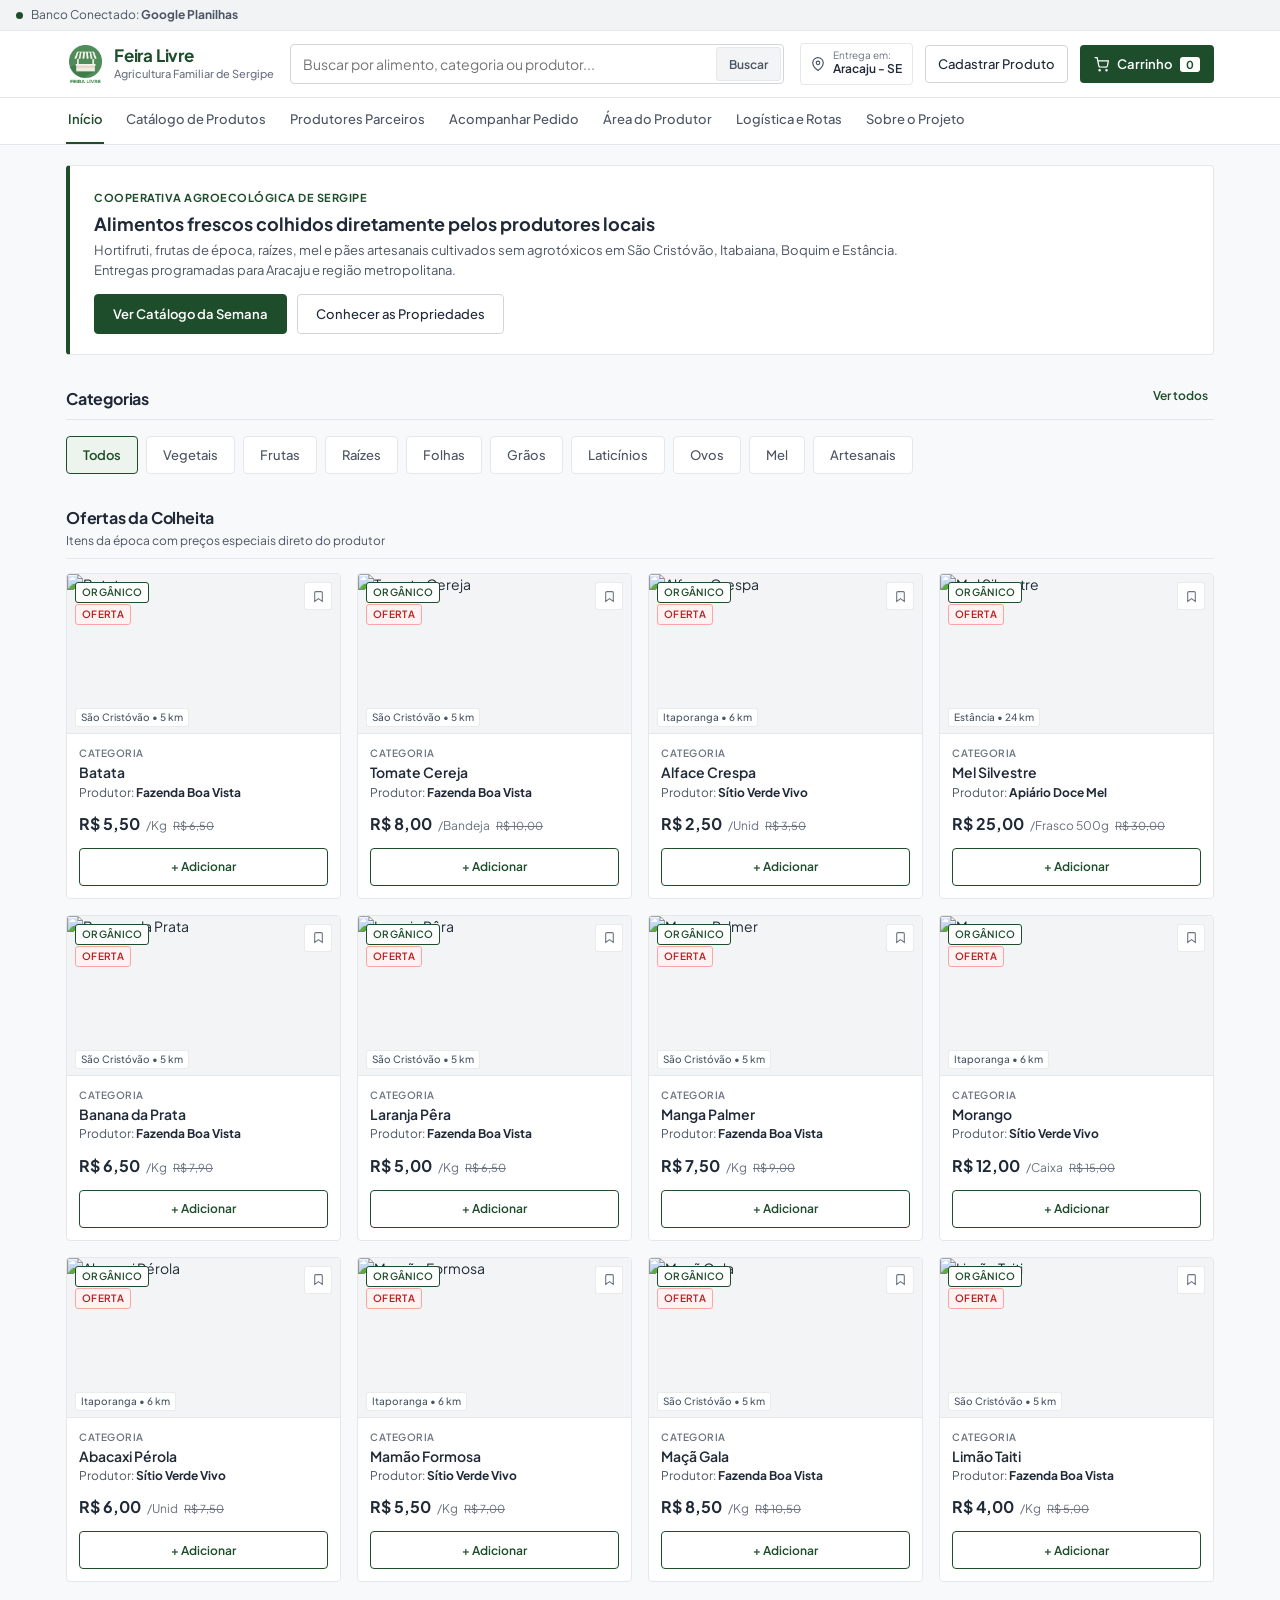
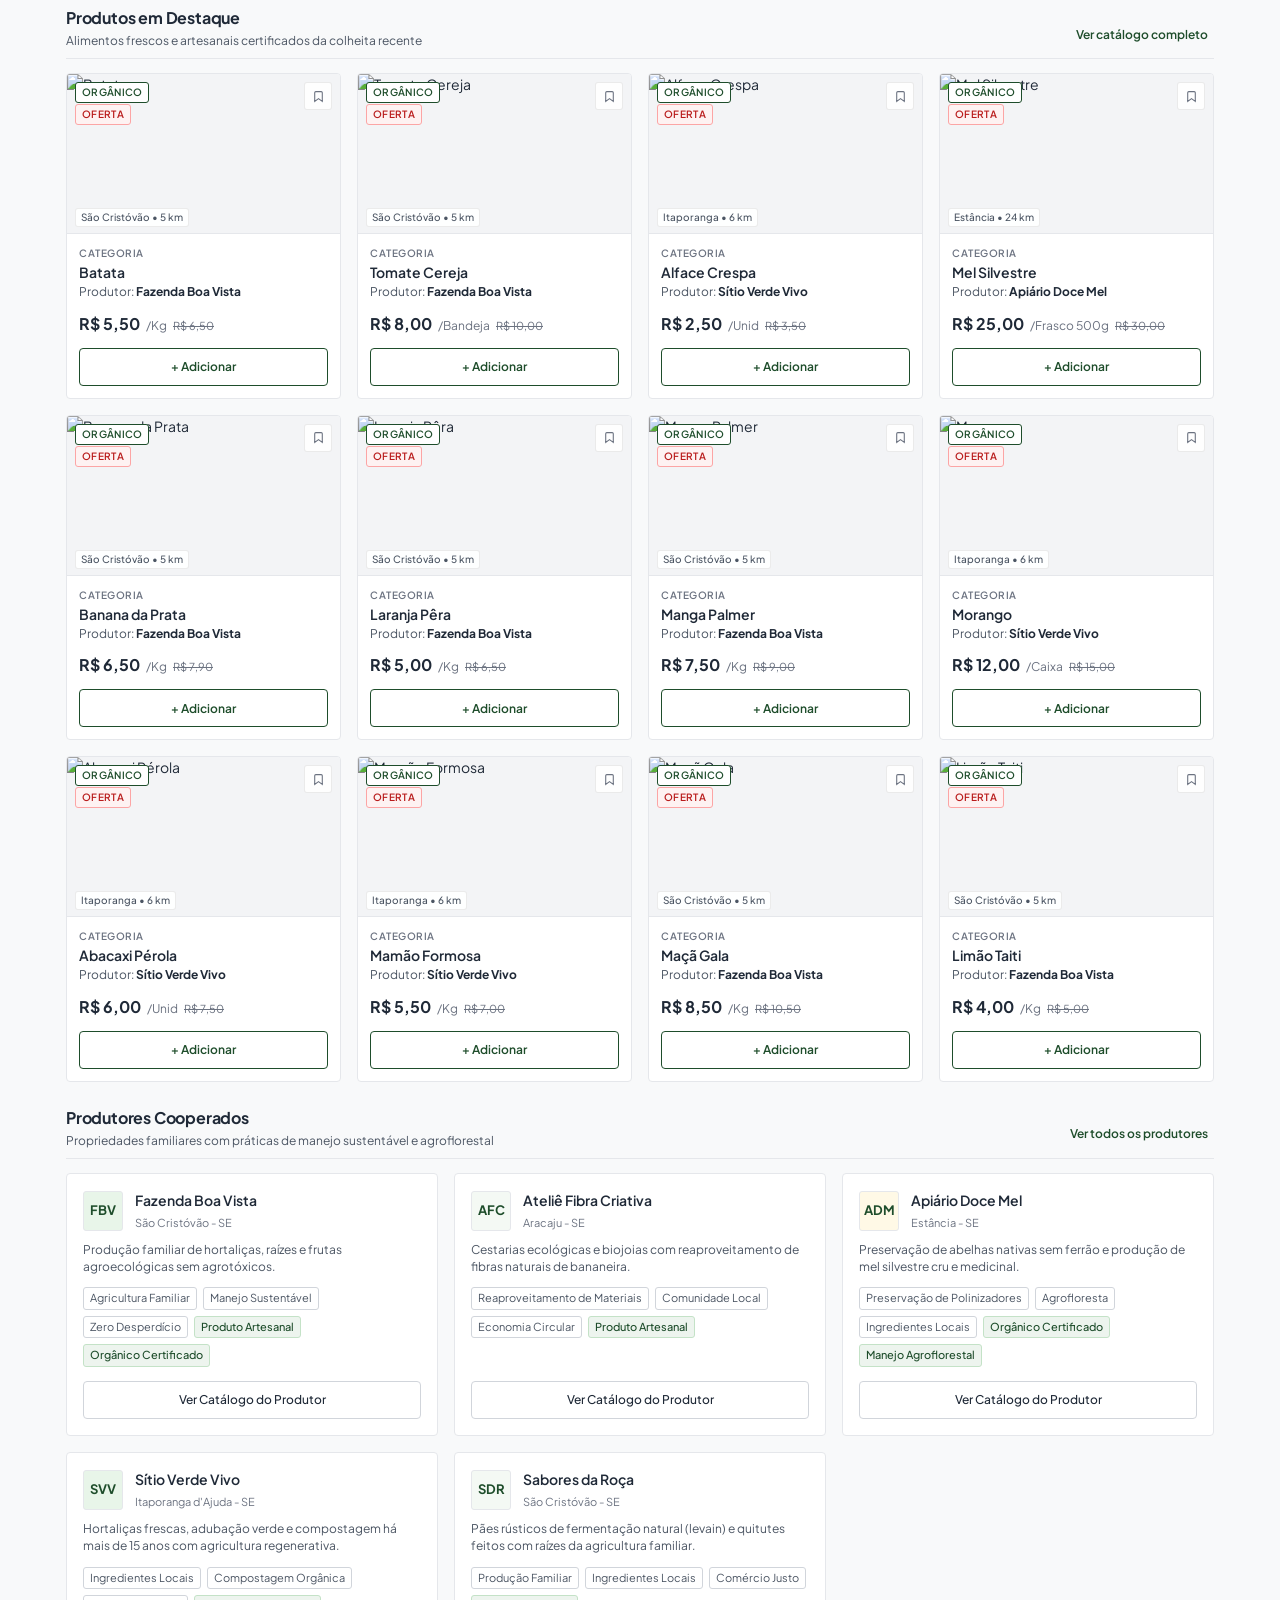
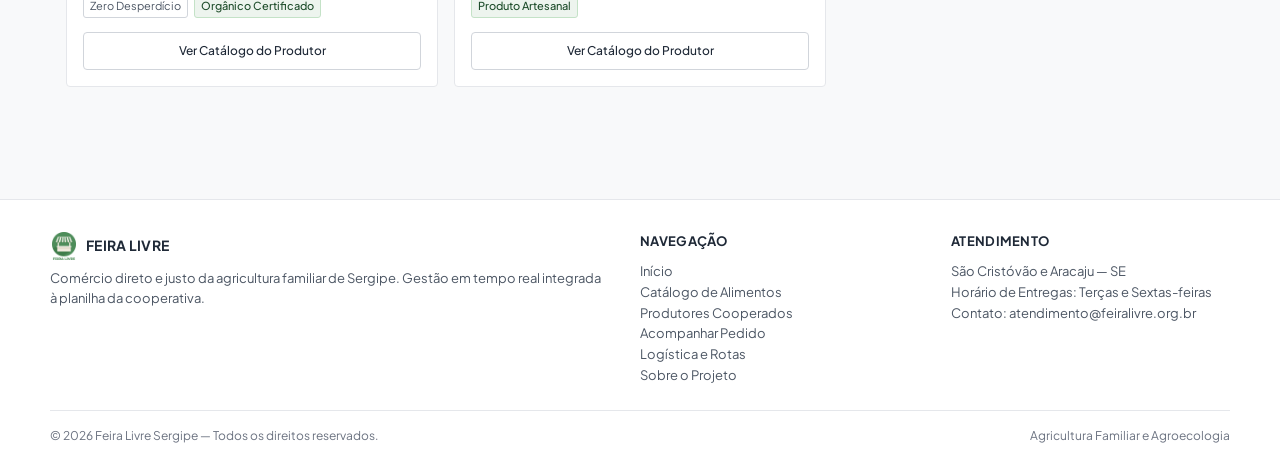
==== commit e6b5f1e1: "Add files via upload" ====
--- a/index.html
+++ b/index.html
@@ -96,6 +96,7 @@
         <li class="nav-item" data-view="produtores" onclick="switchView('produtores')">Produtores Parceiros</li>
         <li class="nav-item" data-view="rastreamento" onclick="switchView('rastreamento')">Acompanhar Pedido</li>
         <li class="nav-item" data-view="produtor-painel" onclick="switchView('produtor-painel')">Área do Produtor</li>
+        <li class="nav-item" data-view="logistica" onclick="switchView('logistica')">Logística e Rotas</li>
         <li class="nav-item" data-view="sobre" onclick="switchView('sobre')">Sobre o Projeto</li>
       </ul>
     </div>
@@ -374,6 +375,244 @@
           </button>
         </form>
       </div>
+    </section>
+
+    <!-- VIEW 8: LOGÍSTICA & ROTEIRIZAÇÃO INTELIGENTE -->
+    <section id="view-logistica" class="view-section">
+      
+      <!-- Cabeçalho do Módulo de Logística -->
+      <div class="logistics-header-bar">
+        <div class="logistics-header-info">
+          <div class="logistics-badge-demo">Demonstração de Logística Agroecológica</div>
+          <h2>Roteirização Inteligente de Entregas</h2>
+          <p>Otimização de rotas com agrupamento geográfico, cálculo de carga e sequência de entregas para a agricultura familiar de Sergipe.</p>
+        </div>
+
+        <div class="logistics-top-actions">
+          <button class="btn-simulate-route" id="btn-run-simulation" onclick="LogisticaModule.simularRoteirizacao()">
+            <svg width="15" height="15" viewBox="0 0 24 24" fill="none" stroke="currentColor" stroke-width="2">
+              <polygon points="5 3 19 12 5 21 5 3"/>
+            </svg>
+            <span>Simular Roteirização Inteligente</span>
+          </button>
+        </div>
+      </div>
+
+      <!-- Barra de Configuração Operacional (Ponto de Partida e Veículo) -->
+      <div class="logistics-config-bar">
+        <div class="logistics-config-item">
+          <label>Ponto de Partida (Produtor / Origem):</label>
+          <select id="log-farm-origin" onchange="LogisticaModule.alterarOrigem(this.value)">
+            <option value="1">Fazenda Boa Vista (São Cristóvão • Rod. João Bebe Água)</option>
+            <option value="4">Sítio Verde Vivo (Itaporanga d'Ajuda • Povoado Sapé)</option>
+            <option value="5">Sabores da Roça (São Cristóvão • Centro Histórico)</option>
+            <option value="ceasa">Ponto de Coleta Central (Ceasa • Aracaju)</option>
+          </select>
+        </div>
+
+        <div class="logistics-config-item">
+          <label>Veículo de Entrega (Capacidade Máxima):</label>
+          <select id="log-vehicle-type" onchange="LogisticaModule.alterarVeiculo(this.value)">
+            <option value="50">Moto-Furgão / Baú (Capacidade máx: 50 kg)</option>
+            <option value="120" selected>Carro Utilitário / Fiorino (Capacidade máx: 120 kg)</option>
+            <option value="250">Picape da Cooperativa (Capacidade máx: 250 kg)</option>
+          </select>
+        </div>
+
+        <div class="logistics-config-item">
+          <label>Filtro de Visualização:</label>
+          <select id="log-status-filter" onchange="LogisticaModule.filtrarPorStatus(this.value)">
+            <option value="todos">Todos os Status</option>
+            <option value="Pendente">Apenas Pendentes</option>
+            <option value="Em rota">Apenas Em Rota</option>
+            <option value="Entregue">Apenas Entregues</option>
+          </select>
+        </div>
+      </div>
+
+      <!-- Barra de Feedback da Simulação / Processamento -->
+      <div class="logistics-sim-feedback" id="log-sim-feedback" style="display: none;">
+        <span class="sim-pulse-dot"></span>
+        <span id="log-sim-text">Processando dados logísticos...</span>
+      </div>
+
+      <!-- Layout Principal: Painel de Controle e Mapa -->
+      <div class="logistics-layout-grid">
+        
+        <!-- COLUNA ESQUERDA: PAINEL DE CONTROLE LOGÍSTICO -->
+        <div class="logistics-sidebar-panel">
+          
+          <!-- Resumo Geral de Métricas (KPIs) -->
+          <div class="logistics-kpi-card">
+            <h4>Resumo da Operação do Dia</h4>
+            <div class="kpi-grid">
+              <div class="kpi-item">
+                <span class="kpi-lbl">Entregas</span>
+                <strong class="kpi-val" id="kpi-total-orders">18</strong>
+              </div>
+              <div class="kpi-item">
+                <span class="kpi-lbl">Rotas Ativas</span>
+                <strong class="kpi-val" id="kpi-total-routes">3</strong>
+              </div>
+              <div class="kpi-item">
+                <span class="kpi-lbl">Peso Total</span>
+                <strong class="kpi-val" id="kpi-total-weight">72,4 kg</strong>
+              </div>
+              <div class="kpi-item">
+                <span class="kpi-lbl">Distância Total</span>
+                <strong class="kpi-val" id="kpi-total-distance">41,6 km</strong>
+              </div>
+              <div class="kpi-item">
+                <span class="kpi-lbl">Tempo Estimado</span>
+                <strong class="kpi-val" id="kpi-total-time">3h 10min</strong>
+              </div>
+              <div class="kpi-item">
+                <span class="kpi-lbl">Valor da Carga</span>
+                <strong class="kpi-val" id="kpi-total-value">R$ 1.120,40</strong>
+              </div>
+            </div>
+
+            <!-- Barra de Ocupação de Carga do Veículo -->
+            <div class="vehicle-load-bar-wrap">
+              <div class="load-bar-labels">
+                <span>Ocupação do Veículo (Rota Ativa)</span>
+                <strong id="kpi-load-percentage">68%</strong>
+              </div>
+              <div class="load-bar-track">
+                <div class="load-bar-fill" id="kpi-load-bar" style="width: 68%;"></div>
+              </div>
+            </div>
+          </div>
+
+          <!-- Seletor de Rotas Agrupadas -->
+          <div class="logistics-routes-selector">
+            <h4>Rotas Sugeridas por Proximidade</h4>
+            <div class="routes-tab-list" id="log-routes-list">
+              <!-- Renderizado dinamicamente via JS -->
+            </div>
+          </div>
+
+          <!-- Detalhes da Rota Selecionada & Ações -->
+          <div class="selected-route-card" id="log-selected-route-card">
+            <div class="selected-route-header">
+              <div>
+                <h3 id="sel-route-title">Rota 1 — Zona Sul</h3>
+                <span id="sel-route-meta">6 entregas • 24,5 kg • 15,2 km estimados</span>
+              </div>
+              <div class="selected-route-actions">
+                <button class="btn-route-action" id="btn-start-route" onclick="LogisticaModule.iniciarRotaAtual()">
+                  Iniciar Rota
+                </button>
+                <button class="btn-open-gmaps" id="btn-open-gmaps" onclick="LogisticaModule.abrirNoGoogleMaps()" title="Abrir navegação curva a curva no aplicativo do Google Maps">
+                  <svg width="14" height="14" viewBox="0 0 24 24" fill="none" stroke="currentColor" stroke-width="2">
+                    <path d="M18 13v6a2 2 0 0 1-2 2H5a2 2 0 0 1-2-2V8a2 2 0 0 1 2-2h6"/>
+                    <polyline points="15 3 21 3 21 9"/>
+                    <line x1="10" y1="14" x2="21" y2="3"/>
+                  </svg>
+                  <span>Abrir no Google Maps</span>
+                </button>
+              </div>
+            </div>
+
+            <!-- Lista Sequencial de Paradas da Rota Otimizada -->
+            <div class="stops-sequence-container">
+              <div class="stops-list-head">
+                <span>Sequência Otimizada de Entregas</span>
+                <small id="stops-count-text">6 paradas</small>
+              </div>
+              
+              <!-- Ponto de Partida -->
+              <div class="stop-item-farm" id="stop-farm-origin-info">
+                <div class="stop-badge-farm">Partida</div>
+                <div class="stop-info-content">
+                  <strong id="farm-origin-name">Fazenda Boa Vista (São Cristóvão)</strong>
+                  <p>Saída programada: 08:00 • Carga conferida</p>
+                </div>
+              </div>
+
+              <!-- Lista de Paradas -->
+              <div class="stops-list" id="log-stops-list">
+                <!-- Renderizado dinamicamente via JS -->
+              </div>
+            </div>
+          </div>
+
+        </div>
+
+        <!-- COLUNA DIREITA: MAPA INTERATIVO & NAVEGAÇÃO -->
+        <div class="logistics-map-wrapper">
+          
+          <!-- Barra de Controles Flutuantes do Mapa -->
+          <div class="map-controls-overlay">
+            <div class="map-mode-indicator" id="map-engine-indicator">
+              <span class="engine-dot" id="engine-dot"></span>
+              <span id="engine-text">Carregando Mapa...</span>
+            </div>
+
+            <div class="map-view-actions">
+              <button class="btn-map-control" onclick="LogisticaModule.recentralizarMapa()" title="Enquadrar todas as paradas da rota">
+                <svg width="14" height="14" viewBox="0 0 24 24" fill="none" stroke="currentColor" stroke-width="2">
+                  <circle cx="12" cy="12" r="10"/>
+                  <line x1="22" y1="12" x2="18" y2="12"/>
+                  <line x1="6" y1="12" x2="2" y2="12"/>
+                  <line x1="12" y1="6" x2="12" y2="2"/>
+                  <line x1="12" y1="22" x2="12" y2="18"/>
+                </svg>
+                <span>Centralizar Rota</span>
+              </button>
+              
+              <button class="btn-map-control" onclick="LogisticaModule.toggleModoDemonstracao()" title="Alternar entre Dados de Demonstração e Modo Produção">
+                <span>Modo Demonstração</span>
+              </button>
+            </div>
+          </div>
+
+          <!-- Container do Google Maps ou Motor SVG/Canvas de Fallback -->
+          <div id="logistics-map-canvas" class="logistics-map-canvas">
+            <!-- Google Maps renderiza aqui ou SVG fallback -->
+          </div>
+
+          <!-- Legenda de Cores de Rota -->
+          <div class="map-legend-bar">
+            <div class="legend-item"><span class="legend-color" style="background-color: #2563EB;"></span><span>Rota 1: Zona Sul</span></div>
+            <div class="legend-item"><span class="legend-color" style="background-color: #16A34A;"></span><span>Rota 2: Centro</span></div>
+            <div class="legend-item"><span class="legend-color" style="background-color: #D97706;"></span><span>Rota 3: Zona Norte</span></div>
+            <div class="legend-item"><span class="legend-pin-farm"></span><span>Origem do Produtor</span></div>
+          </div>
+
+          <!-- Card Flutuante de Detalhes da Parada (Ao clicar no marcador) -->
+          <div class="map-stop-infocard" id="map-stop-infocard" style="display: none;">
+            <div class="infocard-header">
+              <div>
+                <span class="infocard-stop-num" id="info-stop-num">Parada 01</span>
+                <strong class="infocard-client" id="info-client">Maria Oliveira</strong>
+              </div>
+              <button class="infocard-close" onclick="LogisticaModule.fecharInfoCard()">✕</button>
+            </div>
+            <div class="infocard-body">
+              <p class="infocard-addr" id="info-addr">Av. Santos Dumont, Atalaia • Aracaju</p>
+              <div class="infocard-tags">
+                <span class="infotag" id="info-weight">4,2 kg</span>
+                <span class="infotag" id="info-value">R$ 48,90</span>
+                <span class="infotag" id="info-window">Janela: 08:30 - 10:00</span>
+                <span class="infotag-status" id="info-status">Pendente</span>
+              </div>
+              <div class="infocard-products">
+                <span class="infocard-prod-title">Itens do Pedido:</span>
+                <p id="info-products">Banana da Prata (2kg), Alface Crespa (1 un), Tomate Cereja (1 band)</p>
+              </div>
+            </div>
+            <div class="infocard-actions">
+              <button class="btn-infocard-action" id="btn-info-action" onclick="LogisticaModule.avancarStatusParadaSelecionada()">
+                Marcar como Entregue
+              </button>
+            </div>
+          </div>
+
+        </div>
+
+      </div>
+
     </section>
 
     <!-- VIEW 7: SOBRE -->
@@ -478,6 +717,7 @@
           <li><a onclick="switchView('produtos')" style="cursor:pointer;">Catálogo de Alimentos</a></li>
           <li><a onclick="switchView('produtores')" style="cursor:pointer;">Produtores Cooperados</a></li>
           <li><a onclick="switchView('rastreamento')" style="cursor:pointer;">Acompanhar Pedido</a></li>
+          <li><a onclick="switchView('logistica')" style="cursor:pointer;">Logística e Rotas</a></li>
           <li><a onclick="switchView('sobre')" style="cursor:pointer;">Sobre o Projeto</a></li>
         </ul>
       </div>
--- a/style.css
+++ b/style.css
@@ -1618,3 +1618,910 @@
     display: none;
   }
 }
+
+/* ==========================================================================
+   15. MÓDULO DE LOGÍSTICA & ROTEIRIZAÇÃO INTELIGENTE
+   ========================================================================== */
+
+/* Barra de Título e Ação do Módulo */
+.logistics-header-bar {
+  display: flex;
+  justify-content: space-between;
+  align-items: center;
+  flex-wrap: wrap;
+  gap: 16px;
+  background-color: var(--bg-surface);
+  border: 1px solid var(--border-subtle);
+  border-left: 4px solid var(--primary);
+  border-radius: var(--radius-md);
+  padding: 18px 20px;
+  margin-bottom: 16px;
+}
+
+.logistics-badge-demo {
+  display: inline-block;
+  font-size: 11px;
+  font-weight: 700;
+  text-transform: uppercase;
+  letter-spacing: 0.5px;
+  color: var(--primary);
+  margin-bottom: 4px;
+}
+
+.logistics-header-info h2 {
+  font-size: 18px;
+  font-weight: 700;
+  color: var(--text-main);
+  line-height: 1.25;
+}
+
+.logistics-header-info p {
+  font-size: 13px;
+  color: var(--text-muted);
+  margin-top: 4px;
+  max-width: 760px;
+}
+
+.btn-simulate-route {
+  display: inline-flex;
+  align-items: center;
+  gap: 8px;
+  padding: 9px 18px;
+  min-height: 42px;
+  background-color: var(--primary);
+  color: #FFFFFF;
+  border: 1px solid var(--primary);
+  border-radius: var(--radius-md);
+  font-size: 13px;
+  font-weight: 600;
+  cursor: pointer;
+  transition: background-color 0.15s;
+}
+
+.btn-simulate-route:hover {
+  background-color: var(--primary-hover);
+}
+
+.btn-simulate-route:disabled {
+  opacity: 0.7;
+  cursor: not-allowed;
+}
+
+/* Barra de Configurações Operacionais (Origem e Veículo) */
+.logistics-config-bar {
+  display: grid;
+  grid-template-columns: 1.2fr 1fr 0.8fr;
+  gap: 12px;
+  background-color: var(--bg-surface);
+  border: 1px solid var(--border-subtle);
+  border-radius: var(--radius-md);
+  padding: 12px 16px;
+  margin-bottom: 16px;
+}
+
+.logistics-config-item {
+  display: flex;
+  flex-direction: column;
+  gap: 4px;
+}
+
+.logistics-config-item label {
+  font-size: 11px;
+  font-weight: 600;
+  color: var(--text-muted);
+  text-transform: uppercase;
+  letter-spacing: 0.3px;
+}
+
+.logistics-config-item select {
+  height: 38px;
+  padding: 6px 10px;
+  border: 1px solid var(--border);
+  border-radius: var(--radius-md);
+  font-size: 13px;
+  color: var(--text-main);
+  background-color: #FFFFFF;
+  width: 100%;
+}
+
+.logistics-config-item select:focus {
+  outline: none;
+  border-color: var(--primary);
+  box-shadow: 0 0 0 1px var(--primary);
+}
+
+/* Feedback Animado da Simulação */
+.logistics-sim-feedback {
+  background-color: #EFF6FF;
+  border: 1px solid #BFDBFE;
+  border-radius: var(--radius-md);
+  padding: 10px 16px;
+  margin-bottom: 16px;
+  display: flex;
+  align-items: center;
+  gap: 10px;
+  font-size: 13px;
+  color: #1E40AF;
+  font-weight: 500;
+}
+
+.sim-pulse-dot {
+  width: 8px;
+  height: 8px;
+  border-radius: 50%;
+  background-color: #2563EB;
+  display: inline-block;
+  animation: pulse 1.2s infinite;
+  flex-shrink: 0;
+}
+
+@keyframes pulse {
+  0% { transform: scale(0.9); opacity: 0.7; }
+  50% { transform: scale(1.3); opacity: 1; }
+  100% { transform: scale(0.9); opacity: 0.7; }
+}
+
+/* Grid de Layout Principal (Desktop 2 colunas: Painel / Mapa) */
+.logistics-layout-grid {
+  display: grid;
+  grid-template-columns: 430px 1fr;
+  gap: 18px;
+  align-items: start;
+}
+
+.logistics-sidebar-panel {
+  display: flex;
+  flex-direction: column;
+  gap: 16px;
+}
+
+/* Card de KPIs e Métricas */
+.logistics-kpi-card {
+  background-color: var(--bg-surface);
+  border: 1px solid var(--border-subtle);
+  border-radius: var(--radius-md);
+  padding: 16px;
+}
+
+.logistics-kpi-card h4 {
+  font-size: 13px;
+  font-weight: 700;
+  text-transform: uppercase;
+  letter-spacing: 0.3px;
+  color: var(--text-main);
+  margin-bottom: 12px;
+  padding-bottom: 6px;
+  border-bottom: 1px solid var(--border-subtle);
+}
+
+.kpi-grid {
+  display: grid;
+  grid-template-columns: repeat(3, 1fr);
+  gap: 10px;
+  margin-bottom: 14px;
+}
+
+.kpi-item {
+  background-color: var(--bg-page);
+  border: 1px solid var(--border-subtle);
+  border-radius: var(--radius-sm);
+  padding: 8px 10px;
+  display: flex;
+  flex-direction: column;
+}
+
+.kpi-lbl {
+  font-size: 11px;
+  color: var(--text-muted);
+}
+
+.kpi-val {
+  font-size: 15px;
+  font-weight: 700;
+  color: var(--text-main);
+  margin-top: 2px;
+}
+
+/* Barra de Ocupação do Veículo */
+.vehicle-load-bar-wrap {
+  background-color: var(--bg-page);
+  border: 1px solid var(--border-subtle);
+  border-radius: var(--radius-sm);
+  padding: 10px 12px;
+}
+
+.load-bar-labels {
+  display: flex;
+  justify-content: space-between;
+  font-size: 11px;
+  font-weight: 600;
+  color: var(--text-muted);
+  margin-bottom: 6px;
+}
+
+.load-bar-track {
+  width: 100%;
+  height: 6px;
+  background-color: #E5E7EB;
+  border-radius: 3px;
+  overflow: hidden;
+}
+
+.load-bar-fill {
+  height: 100%;
+  border-radius: 3px;
+  transition: width 0.3s;
+}
+
+/* Seletor de Rotas */
+.logistics-routes-selector h4 {
+  font-size: 13px;
+  font-weight: 700;
+  text-transform: uppercase;
+  letter-spacing: 0.3px;
+  color: var(--text-main);
+  margin-bottom: 10px;
+}
+
+.routes-tab-list {
+  display: flex;
+  flex-direction: column;
+  gap: 8px;
+}
+
+.route-tab-card {
+  width: 100%;
+  text-align: left;
+  background-color: var(--bg-surface);
+  border: 1px solid var(--border-subtle);
+  border-left: 4px solid #1E4D2B;
+  border-radius: var(--radius-md);
+  padding: 12px 14px;
+  cursor: pointer;
+  transition: all 0.15s;
+}
+
+.route-tab-card:hover {
+  border-color: #9CA3AF;
+}
+
+.route-tab-card.active {
+  background-color: #F8FAF8;
+  border-color: #9CA3AF;
+  box-shadow: var(--shadow-sm);
+}
+
+.route-tab-top {
+  display: flex;
+  justify-content: space-between;
+  align-items: center;
+  margin-bottom: 4px;
+}
+
+.route-status-pill {
+  font-size: 10px;
+  font-weight: 600;
+  padding: 2px 6px;
+  border-radius: var(--radius-sm);
+  text-transform: uppercase;
+}
+
+.route-status-pill.pendente {
+  background-color: #FEF3C7;
+  color: #B45309;
+}
+
+.route-status-pill.em-rota {
+  background-color: #DBEAFE;
+  color: #1E40AF;
+}
+
+.route-status-pill.concluída {
+  background-color: #DCFCE7;
+  color: #15803D;
+}
+
+.route-tab-meta {
+  display: flex;
+  gap: 6px;
+  font-size: 11px;
+  color: var(--text-light);
+}
+
+/* Card de Detalhes da Rota Selecionada */
+.selected-route-card {
+  background-color: var(--bg-surface);
+  border: 1px solid var(--border-subtle);
+  border-radius: var(--radius-md);
+  padding: 16px;
+}
+
+.selected-route-header {
+  display: flex;
+  justify-content: space-between;
+  align-items: flex-start;
+  flex-wrap: wrap;
+  gap: 10px;
+  padding-bottom: 12px;
+  border-bottom: 1px solid var(--border-subtle);
+  margin-bottom: 12px;
+}
+
+.selected-route-header h3 {
+  font-size: 16px;
+  font-weight: 700;
+  color: var(--text-main);
+}
+
+.selected-route-header span {
+  font-size: 12px;
+  color: var(--text-muted);
+}
+
+.selected-route-actions {
+  display: flex;
+  gap: 8px;
+}
+
+.btn-route-action {
+  padding: 6px 12px;
+  min-height: 34px;
+  background-color: var(--primary);
+  color: #FFFFFF;
+  border: none;
+  border-radius: var(--radius-md);
+  font-size: 12px;
+  font-weight: 600;
+  cursor: pointer;
+}
+
+.btn-route-action:hover {
+  background-color: var(--primary-hover);
+}
+
+.btn-route-action.in-progress {
+  background-color: #2563EB;
+}
+
+.btn-route-action.completed {
+  background-color: #15803D;
+}
+
+.btn-open-gmaps {
+  display: inline-flex;
+  align-items: center;
+  gap: 6px;
+  padding: 6px 12px;
+  min-height: 34px;
+  background-color: #FFFFFF;
+  border: 1px solid var(--border);
+  border-radius: var(--radius-md);
+  font-size: 12px;
+  font-weight: 500;
+  color: var(--text-main);
+  cursor: pointer;
+}
+
+.btn-open-gmaps:hover {
+  background-color: var(--bg-subtle);
+  border-color: #9CA3AF;
+}
+
+/* Sequência de Paradas */
+.stops-sequence-container {
+  display: flex;
+  flex-direction: column;
+  gap: 8px;
+}
+
+.stops-list-head {
+  display: flex;
+  justify-content: space-between;
+  font-size: 11px;
+  font-weight: 600;
+  color: var(--text-muted);
+  text-transform: uppercase;
+  margin-bottom: 2px;
+}
+
+.stop-item-farm {
+  display: flex;
+  align-items: center;
+  gap: 10px;
+  padding: 8px 10px;
+  background-color: #F0FDF4;
+  border: 1px solid #BBF7D0;
+  border-radius: var(--radius-sm);
+}
+
+.stop-badge-farm {
+  font-size: 10px;
+  font-weight: 700;
+  color: #FFFFFF;
+  background-color: #15803D;
+  padding: 2px 6px;
+  border-radius: var(--radius-sm);
+  text-transform: uppercase;
+}
+
+.stop-info-content strong {
+  font-size: 12px;
+  color: var(--text-main);
+}
+
+.stop-info-content p {
+  font-size: 11px;
+  color: var(--text-muted);
+}
+
+.stops-list {
+  display: flex;
+  flex-direction: column;
+  gap: 8px;
+  max-height: 480px;
+  overflow-y: auto;
+  padding-right: 4px;
+}
+
+.stop-card-row {
+  display: flex;
+  align-items: center;
+  gap: 10px;
+  padding: 10px 12px;
+  background-color: var(--bg-surface);
+  border: 1px solid var(--border-subtle);
+  border-radius: var(--radius-sm);
+  cursor: pointer;
+  transition: all 0.15s;
+}
+
+.stop-card-row:hover {
+  border-color: #9CA3AF;
+  background-color: #FBFDFB;
+}
+
+.stop-card-row.selected {
+  border-color: var(--primary);
+  background-color: #F3F8F4;
+}
+
+.stop-num-badge {
+  width: 26px;
+  height: 26px;
+  border-radius: var(--radius-sm);
+  color: #FFFFFF;
+  font-size: 11px;
+  font-weight: 700;
+  display: flex;
+  align-items: center;
+  justify-content: center;
+  flex-shrink: 0;
+}
+
+.stop-main-col {
+  flex: 1;
+  min-width: 0;
+}
+
+.stop-client-row {
+  display: flex;
+  justify-content: space-between;
+  align-items: center;
+  margin-bottom: 2px;
+}
+
+.stop-client-row strong {
+  font-size: 13px;
+  color: var(--text-main);
+  white-space: nowrap;
+  overflow: hidden;
+  text-overflow: ellipsis;
+}
+
+.status-tag {
+  font-size: 10px;
+  font-weight: 600;
+  padding: 1px 5px;
+  border-radius: var(--radius-sm);
+  text-transform: uppercase;
+}
+
+.status-tag-pendente {
+  background-color: #FEF3C7;
+  color: #B45309;
+}
+
+.status-tag-rota {
+  background-color: #DBEAFE;
+  color: #1E40AF;
+}
+
+.status-tag-entregue {
+  background-color: #DCFCE7;
+  color: #15803D;
+}
+
+.stop-addr-text {
+  font-size: 11px;
+  color: var(--text-muted);
+  white-space: nowrap;
+  overflow: hidden;
+  text-overflow: ellipsis;
+  margin-bottom: 3px;
+}
+
+.stop-items-preview {
+  font-size: 11px;
+  color: var(--text-light);
+  white-space: nowrap;
+  overflow: hidden;
+  text-overflow: ellipsis;
+  margin-bottom: 3px;
+}
+
+.stop-kpi-footer {
+  display: flex;
+  gap: 6px;
+  font-size: 11px;
+  color: var(--text-muted);
+}
+
+.stop-actions-col {
+  flex-shrink: 0;
+}
+
+.btn-mark-delivered {
+  padding: 5px 10px;
+  font-size: 11px;
+  font-weight: 600;
+  background-color: var(--bg-subtle);
+  border: 1px solid var(--border);
+  border-radius: var(--radius-sm);
+  color: var(--text-main);
+  cursor: pointer;
+}
+
+.btn-mark-delivered:hover {
+  background-color: #15803D;
+  color: #FFFFFF;
+  border-color: #15803D;
+}
+
+/* ==========================================================================
+   ÁREA DO MAPA & CONTROLES FLUTUANTES
+   ========================================================================== */
+.logistics-map-wrapper {
+  position: relative;
+  background-color: var(--bg-surface);
+  border: 1px solid var(--border-subtle);
+  border-radius: var(--radius-md);
+  overflow: hidden;
+  display: flex;
+  flex-direction: column;
+}
+
+.map-controls-overlay {
+  position: absolute;
+  top: 10px;
+  left: 10px;
+  right: 10px;
+  z-index: 10;
+  display: flex;
+  justify-content: space-between;
+  align-items: center;
+  pointer-events: none;
+}
+
+.map-mode-indicator {
+  pointer-events: auto;
+  display: inline-flex;
+  align-items: center;
+  gap: 6px;
+  background-color: rgba(255, 255, 255, 0.94);
+  backdrop-filter: blur(4px);
+  border: 1px solid var(--border-subtle);
+  border-radius: var(--radius-md);
+  padding: 6px 10px;
+  font-size: 11px;
+  font-weight: 600;
+  color: var(--text-main);
+  box-shadow: var(--shadow-sm);
+}
+
+.engine-dot {
+  width: 7px;
+  height: 7px;
+  border-radius: 50%;
+  display: inline-block;
+  background-color: #9CA3AF;
+}
+
+.engine-dot.live {
+  background-color: #15803D;
+}
+
+.engine-dot.demo {
+  background-color: #2563EB;
+}
+
+.map-view-actions {
+  pointer-events: auto;
+  display: flex;
+  gap: 8px;
+}
+
+.btn-map-control {
+  display: inline-flex;
+  align-items: center;
+  gap: 6px;
+  background-color: rgba(255, 255, 255, 0.94);
+  backdrop-filter: blur(4px);
+  border: 1px solid var(--border);
+  border-radius: var(--radius-md);
+  padding: 6px 12px;
+  font-size: 12px;
+  font-weight: 500;
+  color: var(--text-main);
+  cursor: pointer;
+  box-shadow: var(--shadow-sm);
+}
+
+.btn-map-control:hover {
+  background-color: #FFFFFF;
+  border-color: #9CA3AF;
+}
+
+/* Canvas do Mapa */
+.logistics-map-canvas {
+  width: 100%;
+  height: 600px;
+  background-color: #F4F7F4;
+  position: relative;
+}
+
+.svg-logistics-map {
+  width: 100%;
+  height: 100%;
+  display: block;
+}
+
+/* Barra de Legenda do Mapa */
+.map-legend-bar {
+  background-color: var(--bg-surface);
+  border-top: 1px solid var(--border-subtle);
+  padding: 8px 16px;
+  display: flex;
+  align-items: center;
+  gap: 18px;
+  font-size: 11px;
+  color: var(--text-muted);
+  flex-wrap: wrap;
+}
+
+.legend-item {
+  display: flex;
+  align-items: center;
+  gap: 6px;
+}
+
+.legend-color {
+  width: 10px;
+  height: 10px;
+  border-radius: 2px;
+  display: inline-block;
+}
+
+.legend-pin-farm {
+  width: 10px;
+  height: 10px;
+  border-radius: 50%;
+  background-color: #1E4D2B;
+  display: inline-block;
+}
+
+/* Card Flutuante de Informações da Parada */
+.map-stop-infocard {
+  position: absolute;
+  bottom: 45px;
+  right: 14px;
+  width: 320px;
+  max-width: calc(100% - 28px);
+  background-color: #FFFFFF;
+  border: 1px solid var(--border-subtle);
+  border-radius: var(--radius-md);
+  box-shadow: var(--shadow-lg);
+  z-index: 20;
+  overflow: hidden;
+}
+
+.infocard-header {
+  padding: 10px 12px;
+  background-color: var(--bg-page);
+  border-bottom: 1px solid var(--border-subtle);
+  display: flex;
+  justify-content: space-between;
+  align-items: center;
+}
+
+.infocard-stop-num {
+  font-size: 10px;
+  font-weight: 700;
+  color: var(--primary);
+  text-transform: uppercase;
+  display: block;
+}
+
+.infocard-client {
+  font-size: 14px;
+  color: var(--text-main);
+}
+
+.infocard-close {
+  background: none;
+  border: none;
+  font-size: 16px;
+  color: var(--text-light);
+  cursor: pointer;
+  padding: 2px 6px;
+}
+
+.infocard-close:hover {
+  color: var(--text-main);
+}
+
+.infocard-body {
+  padding: 12px;
+}
+
+.infocard-addr {
+  font-size: 12px;
+  color: var(--text-muted);
+  margin-bottom: 8px;
+}
+
+.infocard-tags {
+  display: flex;
+  flex-wrap: wrap;
+  gap: 6px;
+  margin-bottom: 10px;
+}
+
+.infotag {
+  font-size: 10px;
+  background-color: var(--bg-page);
+  border: 1px solid var(--border-subtle);
+  border-radius: var(--radius-sm);
+  padding: 2px 6px;
+  color: var(--text-muted);
+}
+
+.infotag-status {
+  font-size: 10px;
+  font-weight: 600;
+  border-radius: var(--radius-sm);
+  padding: 2px 6px;
+  text-transform: uppercase;
+}
+
+.infotag-status.pendente { background-color: #FEF3C7; color: #B45309; }
+.infotag-status.em-rota { background-color: #DBEAFE; color: #1E40AF; }
+.infotag-status.entregue { background-color: #DCFCE7; color: #15803D; }
+
+.infocard-products {
+  background-color: var(--bg-page);
+  border: 1px solid var(--border-subtle);
+  border-radius: var(--radius-sm);
+  padding: 6px 8px;
+  font-size: 11px;
+}
+
+.infocard-prod-title {
+  display: block;
+  font-weight: 600;
+  color: var(--text-muted);
+  margin-bottom: 2px;
+}
+
+.infocard-products p {
+  color: var(--text-main);
+  line-height: 1.3;
+}
+
+.infocard-actions {
+  padding: 10px 12px;
+  border-top: 1px solid var(--border-subtle);
+  background-color: #FFFFFF;
+}
+
+.btn-infocard-action {
+  width: 100%;
+  padding: 7px;
+  background-color: #15803D;
+  color: #FFFFFF;
+  border: none;
+  border-radius: var(--radius-sm);
+  font-size: 12px;
+  font-weight: 600;
+  cursor: pointer;
+}
+
+.btn-infocard-action:hover {
+  background-color: #166534;
+}
+
+/* ==========================================================================
+   RESPONSIVIDADE DO MÓDULO DE LOGÍSTICA (MOBILE: 320px a 768px)
+   ========================================================================== */
+@media (max-width: 860px) {
+  .logistics-config-bar {
+    grid-template-columns: 1fr;
+    gap: 10px;
+  }
+
+  .logistics-layout-grid {
+    grid-template-columns: 1fr;
+    gap: 16px;
+  }
+
+  /* No celular, o mapa sobe para o topo e o painel fica abaixo */
+  .logistics-map-wrapper {
+    order: 1;
+  }
+
+  .logistics-sidebar-panel {
+    order: 2;
+  }
+
+  .logistics-map-canvas {
+    height: 360px;
+  }
+
+  .kpi-grid {
+    grid-template-columns: repeat(2, 1fr);
+  }
+
+  .selected-route-header {
+    flex-direction: column;
+    align-items: flex-start;
+  }
+
+  .selected-route-actions {
+    width: 100%;
+    flex-direction: column;
+  }
+
+  .btn-route-action, .btn-open-gmaps {
+    width: 100%;
+    justify-content: center;
+  }
+
+  .btn-simulate-route {
+    width: 100%;
+    justify-content: center;
+  }
+}
+
+@media (max-width: 480px) {
+  .logistics-header-bar {
+    padding: 14px;
+  }
+  .logistics-header-info h2 {
+    font-size: 16px;
+  }
+  .logistics-map-canvas {
+    height: 310px;
+  }
+  .map-controls-overlay {
+    flex-direction: column;
+    align-items: flex-start;
+    gap: 6px;
+  }
+  .map-view-actions {
+    width: 100%;
+    justify-content: space-between;
+  }
+  .btn-map-control {
+    padding: 5px 8px;
+    font-size: 11px;
+  }
+}
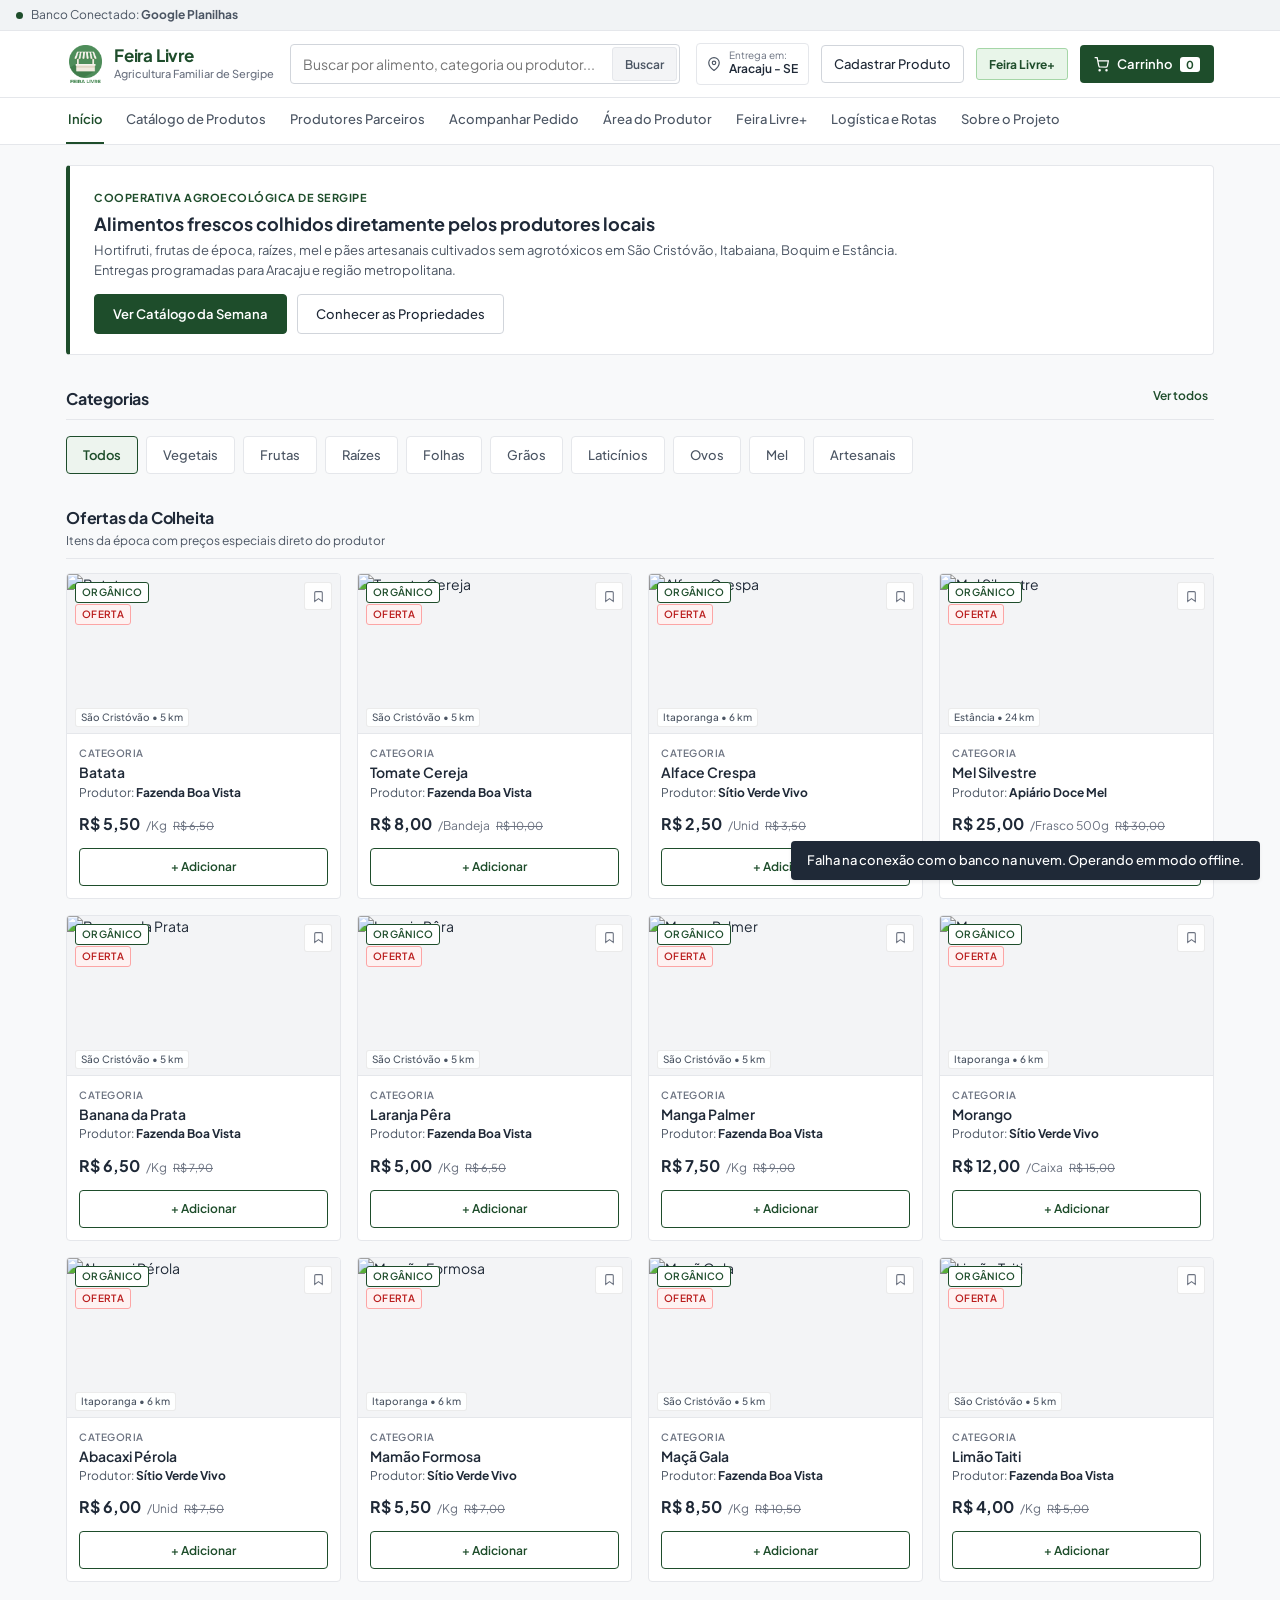
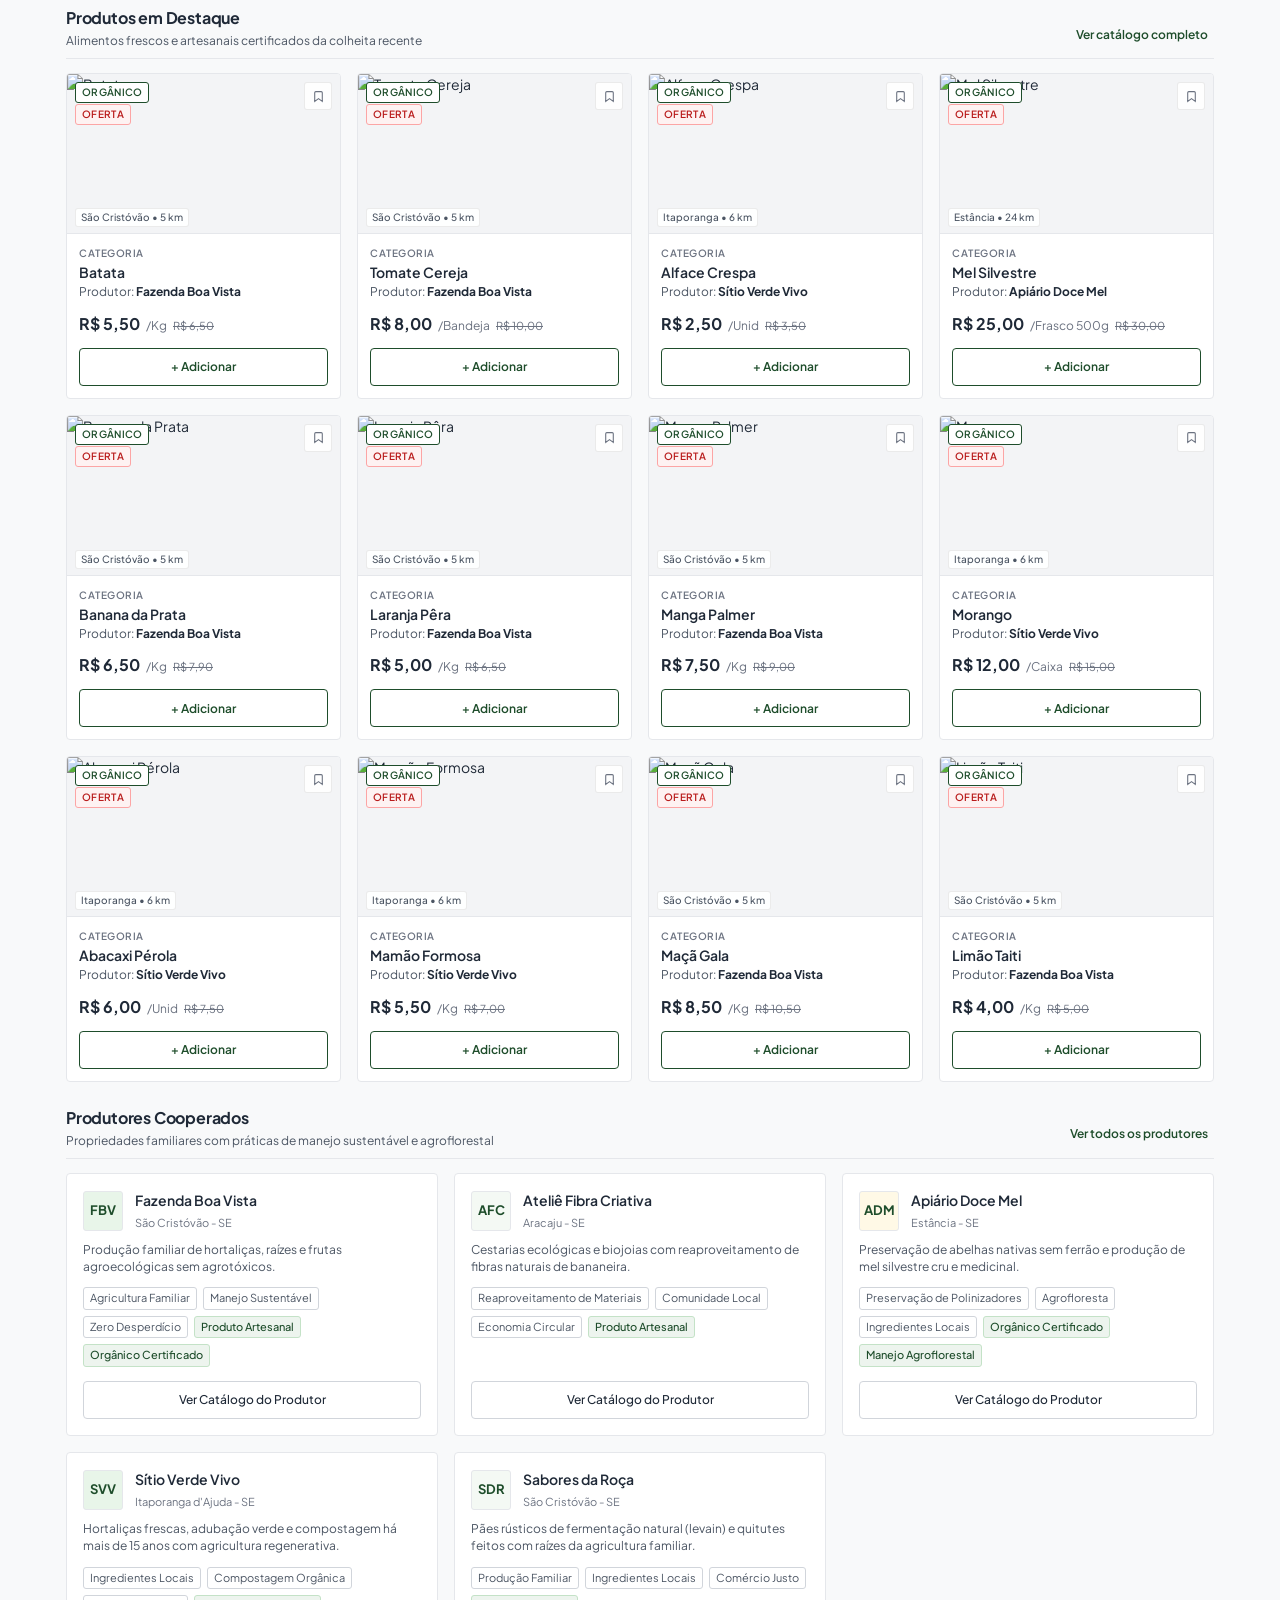
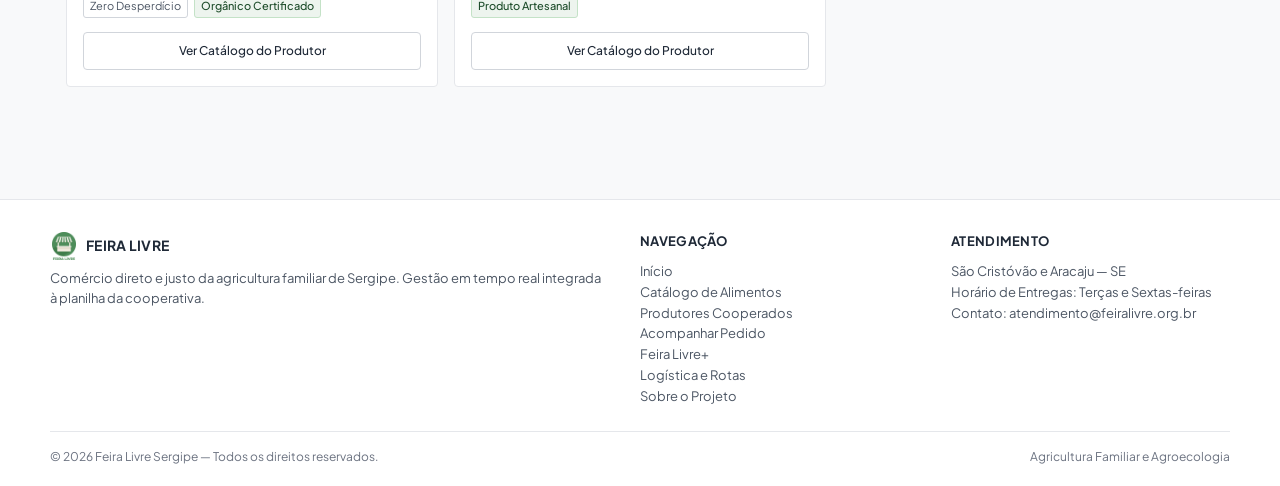
==== commit b8a675ba: "Add files via upload" ====
--- a/index.html
+++ b/index.html
@@ -19,9 +19,7 @@
       <span class="api-dot" id="api-status-dot"></span>
       <span id="api-status-text">Conectando ao banco de dados...</span>
     </div>
-    <div style="display: none;">
-      <a onclick="abrirConfigModal()">Configurações da Conexão (Google Apps Script)</a>
-    </div>
+    
   </div>
 
   <!-- Cabeçalho Principal -->
@@ -73,6 +71,10 @@
           Cadastrar Produto
         </button>
 
+        <button class="btn-sub-client-badge" id="btn-client-clube-status" onclick="switchView('feiramais')">
+          Feira Livre+
+        </button>
+
         <button class="cart-button" onclick="toggleCartDrawer()">
           <svg width="15" height="15" viewBox="0 0 24 24" fill="none" stroke="currentColor" stroke-width="2">
             <circle cx="9" cy="21" r="1"/>
@@ -96,6 +98,7 @@
         <li class="nav-item" data-view="produtores" onclick="switchView('produtores')">Produtores Parceiros</li>
         <li class="nav-item" data-view="rastreamento" onclick="switchView('rastreamento')">Acompanhar Pedido</li>
         <li class="nav-item" data-view="produtor-painel" onclick="switchView('produtor-painel')">Área do Produtor</li>
+        <li class="nav-item" data-view="feiramais" onclick="switchView('feiramais')">Feira Livre+</li>
         <li class="nav-item" data-view="logistica" onclick="switchView('logistica')">Logística e Rotas</li>
         <li class="nav-item" data-view="sobre" onclick="switchView('sobre')">Sobre o Projeto</li>
       </ul>
@@ -303,77 +306,292 @@
     </section>
 
     <!-- VIEW 6: PAINEL DO PRODUTOR -->
+        <!-- VIEW 7: PLANOS PARA PRODUTORES -->
+        <!-- VIEW: FEIRA LIVRE+ (ASSINATURA EXCLUSIVA PARA CLIENTES) -->
+    <section id="view-feiramais" class="view-section">
+      <div class="feiramais-hero">
+        <span class="feiramais-pill">Clube de Beneficios para Clientes</span>
+        <h2>Feira Livre+</h2>
+        <p class="feiramais-subtitle">Mais vantagens para comprar de produtores locais.</p>
+        <p class="feiramais-desc">Assine o Feira Livre+ para economizar com frete gratis, cupons exclusivos e apoiar diretamente a agricultura familiar de Sergipe.</p>
+      </div>
+
+      <!-- Comparativo Simples: Plano Gratuito vs Feira Livre+ -->
+      <div class="feiramais-compare-grid">
+        
+        <!-- Plano Gratuito -->
+        <div class="feiramais-card">
+          <div class="feiramais-card-top">
+            <h3>Gratuito</h3>
+            <p>Para quem compra esporadicamente na feira.</p>
+          </div>
+          <div class="feiramais-price-box">
+            <span class="currency">R$</span>
+            <span class="amount">0</span>
+            <span class="period">/mes</span>
+          </div>
+          <ul class="feiramais-benefits-list">
+            <li><span class="check-dot">P</span><span>Comprar normalmente na plataforma</span></li>
+            <li><span class="check-dot">P</span><span>Acompanhar pedidos em tempo real</span></li>
+            <li><span class="check-dot">P</span><span>Salvar produtores favoritos</span></li>
+            <li><span class="check-dot">P</span><span>Avaliar pedidos e produtos</span></li>
+            <li><span class="check-dot">P</span><span>Receber ofertas gerais</span></li>
+            <li><span class="check-dot">P</span><span>Utilizar cupons padrao</span></li>
+            <li class="disabled"><span class="check-dot">-</span><span>Frete gratis em pedidos acima de R$ 50,00</span></li>
+            <li class="disabled"><span class="check-dot">-</span><span>Cupom exclusivo de 10% OFF (FEIRAMAIS10)</span></li>
+            <li class="disabled"><span class="check-dot">-</span><span>Ofertas e colheitas antecipadas</span></li>
+          </ul>
+          <div class="feiramais-card-footer">
+            <span class="plan-current-tag" id="tag-plano-gratuito-ativo">Plano Padrao</span>
+          </div>
+        </div>
+
+        <!-- Feira Livre+ -->
+        <div class="feiramais-card featured">
+          <span class="feiramais-badge-featured">Mais Vantajoso</span>
+          <div class="feiramais-card-top">
+            <h3>Feira Livre+</h3>
+            <p>Economia garantida para quem valoriza comida de verdade.</p>
+          </div>
+          <div class="feiramais-price-box featured">
+            <span class="currency">R$</span>
+            <span class="amount" id="fl-price-display">9,90</span>
+            <span class="period">/mes</span>
+          </div>
+          <ul class="feiramais-benefits-list">
+            <li><span class="check-dot">P</span><span><strong>Frete gratis em pedidos a partir de R$ 50,00</strong></span></li>
+            <li><span class="check-dot">P</span><span><strong>Cupom exclusivo de 10% OFF (FEIRAMAIS10)</strong></span></li>
+            <li><span class="check-dot">P</span><span>Descontos especiais em alimentos sazonais</span></li>
+            <li><span class="check-dot">P</span><span>Ofertas e colheitas antecipadas da semana</span></li>
+            <li><span class="check-dot">P</span><span>Apoio direto aos pequenos produtores rurais</span></li>
+            <li><span class="check-dot">P</span><span>Painel de acompanhamento da economia gerada</span></li>
+            <li><span class="check-dot">P</span><span>Sem fidelidade: cancele a qualquer momento</span></li>
+          </ul>
+          <div class="feiramais-card-footer">
+            <button class="btn-feiramais-cta" id="btn-cta-feiramais" onclick="FeiraMaisModule.iniciarCheckout()">
+              Assinar Feira Livre+
+            </button>
+          </div>
+        </div>
+
+      </div>
+
+      <!-- Dashboard de Assinatura e Economia do Cliente -->
+      <div class="feiramais-dashboard-area">
+        
+        <!-- Cartão de Minha Assinatura (Cliente) -->
+        <div class="client-sub-box">
+          <div class="client-sub-header">
+            <div>
+              <h3 id="cli-sub-title">Minha Assinatura</h3>
+              <p id="cli-sub-subtitle">Plano atual de compras</p>
+            </div>
+            <div>
+              <span class="sub-badge ativa" id="cli-sub-status-badge">Gratuita</span>
+            </div>
+          </div>
+
+          <!-- Alerta de Cancelamento se houver -->
+          <div id="cli-sub-alert" class="sub-alert-box warning" style="display:none;"></div>
+
+          <div class="client-sub-grid">
+            <div class="client-sub-item">
+              <small>Plano Atual</small>
+              <strong id="cli-sub-plano-nome">Gratuito</strong>
+            </div>
+            <div class="client-sub-item">
+              <small>Valor Mensal</small>
+              <strong id="cli-sub-valor">R$ 0,00</strong>
+            </div>
+            <div class="client-sub-item">
+              <small>Proxima Cobranca</small>
+              <strong id="cli-sub-proxima-data">-</strong>
+            </div>
+            <div class="client-sub-item">
+              <small>Data de Inicio</small>
+              <strong id="cli-sub-inicio-data">-</strong>
+            </div>
+          </div>
+
+          <div class="sub-actions-bar" id="cli-sub-actions-bar">
+            <button class="btn-sub-action primary" id="btn-cli-assinar-toggle" onclick="FeiraMaisModule.iniciarCheckout()">
+              Assinar Feira Livre+
+            </button>
+            <button class="btn-sub-action danger" id="btn-cli-cancelar-sub" onclick="FeiraMaisModule.abrirModalCancelar()" style="display:none;">
+              Cancelar Assinatura
+            </button>
+            <button class="btn-sub-action primary" id="btn-cli-reativar-sub" onclick="FeiraMaisModule.reativarAssinatura()" style="display:none;">
+              Reativar Assinatura
+            </button>
+          </div>
+        </div>
+
+        <!-- Painel: Economia com Feira Livre+ -->
+        <div class="economy-stats-card">
+          <h3>Economia com Feira Livre+</h3>
+          <p>Valores economizados em fretes gratis e cupons exclusivos desde o inicio da sua assinatura.</p>
+          
+          <div class="economy-grid">
+            <div class="economy-box">
+              <small>Economia Este Mes</small>
+              <strong id="eco-mes-val">R$ 24,00</strong>
+            </div>
+            <div class="economy-box">
+              <small>Economia Acumulada</small>
+              <strong id="eco-total-val">R$ 87,50</strong>
+            </div>
+            <div class="economy-box cost">
+              <small>Valor da Assinatura</small>
+              <strong id="eco-custo-val">R$ 9,90</strong>
+            </div>
+            <div class="economy-box net">
+              <small>Economia Liquida</small>
+              <strong id="eco-liquida-val">R$ 77,60</strong>
+            </div>
+          </div>
+        </div>
+
+        <!-- Histórico de Pagamentos de Assinatura do Cliente -->
+        <div class="sub-invoices-card">
+          <h4>Historico de Mensalidades Feira Livre+</h4>
+          <div class="invoices-table-wrap">
+            <table class="invoices-table">
+              <thead>
+                <tr>
+                  <th>Fatura</th>
+                  <th>Data</th>
+                  <th>Valor</th>
+                  <th>Metodo</th>
+                  <th>Status</th>
+                </tr>
+              </thead>
+              <tbody id="client-sub-invoices-tbody">
+                <!-- Preenchido via JS -->
+              </tbody>
+            </table>
+          </div>
+        </div>
+
+      </div>
+    </section>
+
+    <!-- VIEW 6: ÁREA DO PRODUTOR (100% LIVRE E GRATUITA) -->
     <section id="view-produtor-painel" class="view-section">
-      <div class="form-box">
-        <h3>Cadastro de Produto — Agricultura Familiar</h3>
-        <p style="font-size: 13px; color: var(--text-muted); margin-bottom: 16px; line-height: 1.5;">
-          Cadastre novos alimentos para inclusão imediata no catálogo de vendas.
-        </p>
-        <form onsubmit="salvarNovoProduto(event)">
-          <div class="form-grid">
-            <div class="form-group full">
-              <label>Nome do Alimento</label>
-              <input type="text" id="adm-prod-name" required placeholder="Ex: Manga Palmer Agroecológica">
-            </div>
-            <div class="form-group">
-              <label>Preço Unitário (R$)</label>
-              <input type="number" step="0.10" id="adm-prod-price" required placeholder="7.50">
-            </div>
-            <div class="form-group">
-              <label>Unidade de Medida</label>
-              <select id="adm-prod-unit">
-                <option value="Kg">Kg</option>
-                <option value="Unid">Unidade</option>
-                <option value="Bandeja">Bandeja</option>
-                <option value="Pote 500g">Pote 500g</option>
-                <option value="Maço">Maço</option>
-                <option value="Dúzia">Dúzia</option>
-              </select>
-            </div>
-            <div class="form-group">
-              <label>Categoria</label>
-              <select id="adm-prod-cat">
-                <option value="1">Vegetais</option>
-                <option value="2">Frutas</option>
-                <option value="3">Raízes</option>
-                <option value="4">Folhas</option>
-                <option value="5">Grãos</option>
-                <option value="6">Laticínios</option>
-                <option value="7">Ovos</option>
-                <option value="8">Mel</option>
-                <option value="9">Artesanais</option>
-              </select>
-            </div>
-            <div class="form-group">
-              <label>Produtor Responsável</label>
-              <select id="adm-prod-farmer">
-                <option value="1">Fazenda Boa Vista (São Cristóvão)</option>
-                <option value="2">Ateliê Fibra Criativa (Aracaju)</option>
-                <option value="3">Apiário Doce Mel (Estância)</option>
-                <option value="4">Sítio Verde Vivo (Itaporanga)</option>
-                <option value="5">Sabores da Roça (São Cristóvão)</option>
-              </select>
-            </div>
-            <div class="form-group">
-              <label>Estoque Inicial</label>
-              <input type="number" id="adm-prod-stock" value="40">
-            </div>
-            <div class="form-group form-group-checkbox">
-              <label class="checkbox-label" for="adm-prod-organic">
-                <input type="checkbox" id="adm-prod-organic" checked>
-                <span>Cultivo Orgânico / Agroecológico</span>
-              </label>
-            </div>
-            <div class="form-group full">
-              <label>Descrição do Cultivo</label>
-              <textarea id="adm-prod-desc" rows="2" placeholder="Descreva os cuidados na colheita e características do produto..."></textarea>
-            </div>
-          </div>
-
-          <button type="submit" class="btn-submit-form">
-            Salvar Produto no Catálogo
-          </button>
-        </form>
+      <div class="producer-panel-wrap">
+        
+        <!-- Cabeçalho do Produtor -->
+        <div class="producer-header-selector">
+          <div class="producer-header-info">
+            <h2>Area do Produtor &mdash; Agricultura Familiar</h2>
+            <p>Cadastre seus alimentos agroecologicos, gerencie estoque e prepare pedidos para entrega direta aos consumidores de Sergipe.</p>
+          </div>
+          <div class="producer-selector-control">
+            <label for="sel-active-producer">Produtor:</label>
+            <select id="sel-active-producer" onchange="selecionarProdutorPainel(this.value)">
+              <option value="1">Fazenda Boa Vista (Sao Cristovao)</option>
+              <option value="2">Atelie Fibra Criativa (Aracaju)</option>
+              <option value="3">Apiario Doce Mel (Estancia)</option>
+              <option value="4">Sitio Verde Vivo (Itaporanga)</option>
+              <option value="5">Sabores da Roca (Sao Cristovao)</option>
+            </select>
+          </div>
+        </div>
+
+        <!-- Formulário de Cadastro de Alimento (Sem limite de cota) -->
+        <div class="form-box" style="margin-bottom: 24px;">
+          <h3>Cadastrar Alimento no Catalogo</h3>
+          <p style="font-size: 13px; color: var(--text-muted); margin-bottom: 16px; line-height: 1.5;">
+            Inclusao imediata de colheitas e produtos no catalogo da cooperativa. Acesso livre para todos os agricultores parceiros.
+          </p>
+          <form onsubmit="salvarNovoProduto(event)" id="form-novo-produto">
+            <div class="form-grid">
+              <div class="form-group full">
+                <label>Nome do Alimento</label>
+                <input type="text" id="adm-prod-name" required placeholder="Ex: Manga Palmer Agroecologica">
+              </div>
+              <div class="form-group">
+                <label>Preco Unitario (R$)</label>
+                <input type="number" step="0.10" id="adm-prod-price" required placeholder="7.50">
+              </div>
+              <div class="form-group">
+                <label>Unidade de Medida</label>
+                <select id="adm-prod-unit">
+                  <option value="Kg">Kg</option>
+                  <option value="Unid">Unidade</option>
+                  <option value="Bandeja">Bandeja</option>
+                  <option value="Pote 500g">Pote 500g</option>
+                  <option value="Maco">Maco</option>
+                  <option value="Duzia">Duzia</option>
+                </select>
+              </div>
+              <div class="form-group">
+                <label>Categoria</label>
+                <select id="adm-prod-cat">
+                  <option value="1">Vegetais</option>
+                  <option value="2">Frutas</option>
+                  <option value="3">Raizes</option>
+                  <option value="4">Folhas</option>
+                  <option value="5">Graos</option>
+                  <option value="6">Laticinios</option>
+                  <option value="7">Ovos</option>
+                  <option value="8">Mel</option>
+                  <option value="9">Artesanais</option>
+                </select>
+              </div>
+              <div class="form-group">
+                <label>Produtor Responsavel</label>
+                <select id="adm-prod-farmer">
+                  <option value="1">Fazenda Boa Vista (Sao Cristovao)</option>
+                  <option value="2">Atelie Fibra Criativa (Aracaju)</option>
+                  <option value="3">Apiario Doce Mel (Estancia)</option>
+                  <option value="4">Sitio Verde Vivo (Itaporanga)</option>
+                  <option value="5">Sabores da Roca (Sao Cristovao)</option>
+                </select>
+              </div>
+              <div class="form-group">
+                <label>Estoque Inicial</label>
+                <input type="number" id="adm-prod-stock" value="40">
+              </div>
+              <div class="form-group form-group-checkbox">
+                <label class="checkbox-label" for="adm-prod-organic">
+                  <input type="checkbox" id="adm-prod-organic" checked>
+                  <span>Cultivo Organico / Agroecologico</span>
+                </label>
+              </div>
+              <div class="form-group full">
+                <label>Descricao do Cultivo</label>
+                <textarea id="adm-prod-desc" rows="2" placeholder="Descreva os cuidados na colheita e caracteristicas do produto..."></textarea>
+              </div>
+            </div>
+
+            <button type="submit" class="btn-submit-form" id="btn-submit-produto">
+              Salvar Alimento no Catalogo
+            </button>
+          </form>
+        </div>
+
+        <!-- Tabela de Alimentos Cadastrados do Produtor -->
+        <div class="sub-invoices-card">
+          <h4>Meus Alimentos no Catalogo</h4>
+          <div class="invoices-table-wrap">
+            <table class="invoices-table">
+              <thead>
+                <tr>
+                  <th>Alimento</th>
+                  <th>Categoria</th>
+                  <th>Preco</th>
+                  <th>Estoque</th>
+                  <th>Cultivo</th>
+                  <th>Status</th>
+                </tr>
+              </thead>
+              <tbody id="producer-products-tbody">
+                <!-- Preenchido dinamicamente via JS -->
+              </tbody>
+            </table>
+          </div>
+        </div>
+
       </div>
     </section>
 
@@ -512,6 +730,28 @@
                   <span>Abrir no Google Maps</span>
                 </button>
               </div>
+            </div>
+
+            <!-- Painel de Metricas da Rota Real (Google Maps Directions) -->
+            <div class="route-metrics-bar">
+              <div class="route-metric-pill">
+                <small>Distancia Total</small>
+                <strong id="sel-route-real-dist">Calculando rota...</strong>
+              </div>
+              <div class="route-metric-pill">
+                <small>Tempo Estimado</small>
+                <strong id="sel-route-real-time">Calculando tempo...</strong>
+              </div>
+              <div class="route-metric-pill">
+                <small>Total de Paradas</small>
+                <strong id="sel-route-real-stops">5 paradas</strong>
+              </div>
+            </div>
+
+            <!-- Alerta detalhado de status da API de Roteirizacao -->
+            <div id="sel-route-error-banner" class="route-error-banner" style="display: none;">
+              <strong id="sel-route-error-title">Erro da API:</strong>
+              <div id="sel-route-error-msg">Nao foi possivel calcular a rota.</div>
             </div>
 
             <!-- Lista Sequencial de Paradas da Rota Otimizada -->
@@ -587,7 +827,7 @@
                 <span class="infocard-stop-num" id="info-stop-num">Parada 01</span>
                 <strong class="infocard-client" id="info-client">Maria Oliveira</strong>
               </div>
-              <button class="infocard-close" onclick="LogisticaModule.fecharInfoCard()">✕</button>
+              <button class="infocard-close" onclick="LogisticaModule.fecharInfoCard()">&times;</button>
             </div>
             <div class="infocard-body">
               <p class="infocard-addr" id="info-addr">Av. Santos Dumont, Atalaia • Aracaju</p>
@@ -638,7 +878,7 @@
     <div class="drawer-panel" onclick="event.stopPropagation()">
       <div class="drawer-top">
         <h3>Carrinho de Compras</h3>
-        <button class="btn-close" onclick="closeCartDrawer()" title="Fechar">✕</button>
+        <button class="btn-close" onclick="closeCartDrawer()" title="Fechar">&times;</button>
       </div>
 
       <div class="drawer-body" id="cart-drawer-body">
@@ -668,32 +908,7 @@
     </div>
   </div>
 
-  <!-- MODAL: CONFIGURAÇÃO DA API APPS SCRIPT -->
-  <div class="modal-overlay" id="api-config-modal" onclick="fecharConfigModal()">
-    <div class="modal-card" onclick="event.stopPropagation()">
-      <div style="display: flex; justify-content: space-between; align-items: center; margin-bottom: 12px; padding-bottom: 8px; border-bottom: 1px solid var(--border-subtle);">
-        <h3 style="font-size: 15px; color: var(--text-main); font-weight:700;">Configurar Conexão do Banco de Dados</h3>
-        <button class="btn-close" onclick="fecharConfigModal()">✕</button>
-      </div>
-      <p style="font-size: 13px; color: var(--text-muted); line-height: 1.5; margin-bottom: 14px;">
-        Insira a URL do aplicativo da Web gerada no Google Apps Script (Implantar &gt; Gerenciar implantações &gt; URL da Web):
-      </p>
-      <div class="form-group" style="margin-bottom: 16px;">
-        <label>URL da Implantação (exec):</label>
-        <input 
-          type="url" 
-          id="api-url-input" 
-          placeholder="https://script.google.com/macros/s/.../exec"
-        >
-      </div>
-      <div style="display: flex; justify-content: flex-end; gap: 8px;">
-        <button class="btn-nav-action" onclick="fecharConfigModal()">Cancelar</button>
-        <button class="btn-submit-form" style="width: auto; padding: 7px 16px;" onclick="salvarConfigApi()">
-          Salvar Conexão
-        </button>
-      </div>
-    </div>
-  </div>
+  
 
   <!-- Toast Notificação -->
   <div class="toast-notice" id="toast"></div>
@@ -717,6 +932,7 @@
           <li><a onclick="switchView('produtos')" style="cursor:pointer;">Catálogo de Alimentos</a></li>
           <li><a onclick="switchView('produtores')" style="cursor:pointer;">Produtores Cooperados</a></li>
           <li><a onclick="switchView('rastreamento')" style="cursor:pointer;">Acompanhar Pedido</a></li>
+          <li><a onclick="switchView('feiramais')" style="cursor:pointer;">Feira Livre+</a></li>
           <li><a onclick="switchView('logistica')" style="cursor:pointer;">Logística e Rotas</a></li>
           <li><a onclick="switchView('sobre')" style="cursor:pointer;">Sobre o Projeto</a></li>
         </ul>
@@ -736,6 +952,91 @@
     </div>
   </footer>
 
+    <!-- MODAL: CHECKOUT FEIRA LIVRE+ (CLIENTE) -->
+  <div class="modal-overlay" id="modal-checkout-feiramais" style="display: none;">
+    <div class="modal-card">
+      <div class="modal-header">
+        <h3>Assinatura Feira Livre+</h3>
+        <button class="modal-close-btn" onclick="FeiraMaisModule.fecharCheckout()">&times;</button>
+      </div>
+      <div class="modal-body">
+        
+        <!-- Banner Modo Demonstração -->
+        <div class="demo-mode-notice">
+          <strong>Modo Demonstracao Ativo</strong>
+          <p>Nenhuma cobranca real sera realizada. Esta simulacao demonstra os beneficios de frete gratis e cupons exclusivos do Feira Livre+.</p>
+        </div>
+
+        <!-- Resumo da Assinatura -->
+        <div class="checkout-plan-summary">
+          <div class="checkout-summary-row">
+            <span>Plano Selecionado:</span>
+            <strong>Feira Livre+</strong>
+          </div>
+          <div class="checkout-summary-row">
+            <span>Ciclo:</span>
+            <span>Mensal recorrente</span>
+          </div>
+          <div class="checkout-summary-row">
+            <span>Proxima Cobranca:</span>
+            <span id="chk-cli-proxima-data">19/10/2026</span>
+          </div>
+          <div class="checkout-summary-row">
+            <span>Beneficio Principal:</span>
+            <span style="color:var(--primary); font-weight:600;">Frete gratis a partir de R$ 50,00</span>
+          </div>
+          <div class="checkout-summary-row total">
+            <span>Valor Mensal:</span>
+            <span style="color:var(--primary);">R$ 9,90 /mes</span>
+          </div>
+        </div>
+
+        <div class="checkout-field">
+          <label>Forma de Pagamento Recorrente:</label>
+          <select id="chk-cli-metodo">
+            <option value="Cartao de Credito">Cartao de Credito (Cobranca mensal automatica)</option>
+            <option value="Pix Recorrente">Pix Recorrente (Notificacao com chave a cada 30 dias)</option>
+          </select>
+          <small style="display:block; color:var(--text-muted); margin-top:4px; font-size:11.5px;">
+            Seguranca: Seus dados bancarios sao processados com criptografia diretamente pelo gateway.
+          </small>
+        </div>
+
+      </div>
+      <div class="modal-footer">
+        <button type="button" class="btn-sub-action" onclick="FeiraMaisModule.fecharCheckout()">Voltar</button>
+        <button type="button" class="btn-sub-action primary" id="btn-cli-confirmar-sub" onclick="FeiraMaisModule.confirmarAssinatura()">
+          Confirmar Assinatura
+        </button>
+      </div>
+    </div>
+  </div>
+
+  <!-- MODAL: CANCELAR ASSINATURA FEIRA LIVRE+ -->
+  <div class="modal-overlay" id="modal-cancelar-feiramais" style="display: none;">
+    <div class="modal-card">
+      <div class="modal-header">
+        <h3>Cancelar Feira Livre+</h3>
+        <button class="modal-close-btn" onclick="FeiraMaisModule.fecharCancelar()">&times;</button>
+      </div>
+      <div class="modal-body">
+        <p style="font-size: 14px; color: var(--text-main); font-weight: 600; margin-bottom: 12px;">
+          Tem certeza que deseja cancelar sua assinatura?
+        </p>
+        <div class="sub-alert-box info">
+          A assinatura continuara ativa ate o final do periodo ja pago (<span id="cancel-cli-periodo">19/10/2026</span>).
+        </div>
+        <p style="font-size: 13px; color: var(--text-muted); line-height: 1.5; margin: 0 0 16px;">
+          Apos essa data, seus pedidos voltarao a ter taxa normal de entrega e os cupons exclusivos serao desativados. Voce pode reativar a qualquer momento!
+        </p>
+      </div>
+      <div class="modal-footer">
+        <button type="button" class="btn-sub-action" onclick="FeiraMaisModule.fecharCancelar()">Manter Assinatura</button>
+        <button type="button" class="btn-sub-action danger" onclick="FeiraMaisModule.confirmarCancelamento()">Confirmar Cancelamento</button>
+      </div>
+    </div>
+  </div>
+
   <script src="script.js"></script>
 </body>
 </html>
--- a/style.css
+++ b/style.css
@@ -2525,3 +2525,465 @@
     font-size: 11px;
   }
 }
+
+/* Painel de Metricas da Rota em Vias Reais */
+.route-metrics-bar {
+  display: grid;
+  grid-template-columns: repeat(3, 1fr);
+  gap: 10px;
+  margin-bottom: 14px;
+  background: var(--bg-subtle);
+  padding: 10px 14px;
+  border-radius: var(--radius-sm);
+  border: 1px solid var(--border-subtle);
+}
+
+.route-metric-pill {
+  display: flex;
+  flex-direction: column;
+  gap: 2px;
+}
+
+.route-metric-pill small {
+  display: block;
+  font-size: 10px;
+  color: var(--text-muted);
+  text-transform: uppercase;
+  font-weight: 600;
+  letter-spacing: 0.5px;
+}
+
+.route-metric-pill strong {
+  display: block;
+  font-size: 13px;
+  color: var(--text-main);
+  font-weight: 700;
+}
+
+.route-error-banner {
+  background-color: #FEF2F2;
+  border: 1px solid #FCA5A5;
+  color: #991B1B;
+  padding: 12px 14px;
+  border-radius: var(--radius-sm);
+  font-size: 12px;
+  line-height: 1.5;
+  margin-bottom: 12px;
+  display: none;
+}
+
+.route-error-banner strong {
+  display: block;
+  font-size: 13px;
+  color: #7F1D1D;
+  margin-bottom: 4px;
+}
+
+.route-error-banner div {
+  margin: 0;
+  word-break: break-word;
+  font-family: monospace;
+  font-size: 11.5px;
+}
+
+@media (max-width: 480px) {
+  .route-metrics-bar {
+    grid-template-columns: 1fr;
+    gap: 8px;
+  }
+}
+
+/* ============================================================================
+ * MÓDULO FEIRA LIVRE+ — ASSINATURA EXCLUSIVA PARA CLIENTES / CONSUMIDORES
+ * ============================================================================ */
+
+.feiramais-hero {
+  text-align: center;
+  max-width: 720px;
+  margin: 0 auto 32px;
+}
+
+.feiramais-pill {
+  display: inline-block;
+  font-size: 11px;
+  font-weight: 700;
+  text-transform: uppercase;
+  letter-spacing: 0.5px;
+  padding: 4px 12px;
+  border-radius: var(--radius-sm);
+  background-color: #E8F5E9;
+  color: var(--primary);
+  margin-bottom: 10px;
+}
+
+.feiramais-hero h2 {
+  font-size: 28px;
+  font-weight: 800;
+  color: var(--text-main);
+  margin: 0 0 8px;
+}
+
+.feiramais-subtitle {
+  font-size: 16px;
+  font-weight: 600;
+  color: var(--primary);
+  margin: 0 0 10px;
+}
+
+.feiramais-desc {
+  font-size: 14px;
+  color: var(--text-muted);
+  line-height: 1.6;
+  margin: 0;
+}
+
+.feiramais-compare-grid {
+  display: grid;
+  grid-template-columns: repeat(auto-fit, minmax(290px, 1fr));
+  gap: 24px;
+  max-width: 840px;
+  margin: 0 auto 36px;
+  align-items: stretch;
+}
+
+.feiramais-card {
+  background-color: var(--bg-surface);
+  border: 1px solid var(--border);
+  border-radius: var(--radius-md);
+  padding: 28px 24px;
+  display: flex;
+  flex-direction: column;
+  position: relative;
+  transition: transform var(--transition-fast), box-shadow var(--transition-fast);
+}
+
+.feiramais-card:hover {
+  border-color: #A5D6A7;
+  box-shadow: var(--shadow-md);
+}
+
+.feiramais-card.featured {
+  border: 2px solid var(--primary);
+  box-shadow: 0 6px 24px rgba(30, 77, 43, 0.14);
+}
+
+.feiramais-badge-featured {
+  position: absolute;
+  top: -12px;
+  left: 50%;
+  transform: translateX(-50%);
+  background-color: var(--primary);
+  color: #FFFFFF;
+  font-size: 11px;
+  font-weight: 700;
+  text-transform: uppercase;
+  letter-spacing: 0.5px;
+  padding: 4px 14px;
+  border-radius: 20px;
+  white-space: nowrap;
+}
+
+.feiramais-card-top h3 {
+  font-size: 20px;
+  font-weight: 700;
+  color: var(--text-main);
+  margin: 0 0 6px;
+}
+
+.feiramais-card-top p {
+  font-size: 13px;
+  color: var(--text-muted);
+  margin: 0 0 18px;
+  min-height: 36px;
+  line-height: 1.4;
+}
+
+.feiramais-price-box {
+  display: flex;
+  align-items: baseline;
+  gap: 4px;
+  padding: 16px 0;
+  border-top: 1px solid var(--border-subtle);
+  border-bottom: 1px solid var(--border-subtle);
+  margin-bottom: 20px;
+}
+
+.feiramais-price-box .currency {
+  font-size: 18px;
+  font-weight: 700;
+  color: var(--text-main);
+}
+
+.feiramais-price-box .amount {
+  font-size: 38px;
+  font-weight: 800;
+  color: var(--text-main);
+  line-height: 1;
+}
+
+.feiramais-price-box.featured .amount {
+  color: var(--primary);
+}
+
+.feiramais-price-box .period {
+  font-size: 13px;
+  color: var(--text-muted);
+  font-weight: 500;
+}
+
+.feiramais-benefits-list {
+  list-style: none;
+  padding: 0;
+  margin: 0 0 24px;
+  flex: 1;
+}
+
+.feiramais-benefits-list li {
+  font-size: 13px;
+  color: var(--text-main);
+  padding: 8px 0;
+  display: flex;
+  align-items: flex-start;
+  gap: 10px;
+  line-height: 1.4;
+  border-bottom: 1px solid #F9FAFB;
+}
+
+.feiramais-benefits-list li .check-dot {
+  display: inline-flex;
+  align-items: center;
+  justify-content: center;
+  width: 18px;
+  height: 18px;
+  border-radius: 50%;
+  background-color: #E8F5E9;
+  color: var(--primary);
+  font-size: 11px;
+  font-weight: bold;
+  flex-shrink: 0;
+  margin-top: 1px;
+}
+
+.feiramais-benefits-list li.disabled {
+  color: #9CA3AF;
+  text-decoration: line-through;
+}
+
+.feiramais-benefits-list li.disabled .check-dot {
+  background-color: #F3F4F6;
+  color: #9CA3AF;
+}
+
+.feiramais-card-footer {
+  margin-top: auto;
+}
+
+.btn-feiramais-cta {
+  width: 100%;
+  padding: 12px;
+  min-height: 44px;
+  border-radius: var(--radius-md);
+  font-size: 14px;
+  font-weight: 700;
+  cursor: pointer;
+  border: none;
+  background-color: var(--primary);
+  color: #FFFFFF;
+  transition: background-color var(--transition-fast);
+  text-align: center;
+}
+
+.btn-feiramais-cta:hover {
+  background-color: var(--primary-hover);
+}
+
+.plan-current-tag {
+  display: block;
+  text-align: center;
+  padding: 10px;
+  font-size: 12.5px;
+  font-weight: 600;
+  color: var(--text-muted);
+  background-color: var(--bg-subtle);
+  border-radius: var(--radius-md);
+}
+
+/* Painel de Minha Assinatura e Economia do Cliente */
+.feiramais-dashboard-area {
+  max-width: 840px;
+  margin: 0 auto;
+}
+
+.client-sub-box {
+  background-color: var(--bg-surface);
+  border: 1px solid var(--border-subtle);
+  border-radius: var(--radius-md);
+  padding: 24px;
+  margin-bottom: 24px;
+}
+
+.client-sub-header {
+  display: flex;
+  justify-content: space-between;
+  align-items: flex-start;
+  flex-wrap: wrap;
+  gap: 12px;
+  padding-bottom: 14px;
+  border-bottom: 1px solid var(--border-subtle);
+  margin-bottom: 18px;
+}
+
+.client-sub-header h3 {
+  font-size: 17px;
+  font-weight: 700;
+  color: var(--text-main);
+  margin: 0 0 4px;
+}
+
+.client-sub-header p {
+  font-size: 13px;
+  color: var(--text-muted);
+  margin: 0;
+}
+
+.client-sub-grid {
+  display: grid;
+  grid-template-columns: repeat(auto-fit, minmax(170px, 1fr));
+  gap: 14px;
+  margin-bottom: 20px;
+}
+
+.client-sub-item {
+  background-color: var(--bg-subtle);
+  padding: 10px 14px;
+  border-radius: var(--radius-sm);
+  border: 1px solid var(--border-subtle);
+}
+
+.client-sub-item small {
+  display: block;
+  font-size: 11px;
+  color: var(--text-muted);
+  text-transform: uppercase;
+  font-weight: 600;
+  margin-bottom: 3px;
+}
+
+.client-sub-item strong {
+  display: block;
+  font-size: 14px;
+  color: var(--text-main);
+  font-weight: 700;
+}
+
+/* Painel da Economia do Cliente */
+.economy-stats-card {
+  background-color: var(--bg-surface);
+  border: 1px solid var(--border-subtle);
+  border-radius: var(--radius-md);
+  padding: 24px;
+  margin-bottom: 24px;
+}
+
+.economy-stats-card h3 {
+  font-size: 17px;
+  font-weight: 700;
+  color: var(--text-main);
+  margin: 0 0 6px;
+}
+
+.economy-stats-card p {
+  font-size: 13px;
+  color: var(--text-muted);
+  margin: 0 0 18px;
+}
+
+.economy-grid {
+  display: grid;
+  grid-template-columns: repeat(auto-fit, minmax(160px, 1fr));
+  gap: 14px;
+}
+
+.economy-box {
+  background-color: #F0FDF4;
+  border: 1px solid #BBF7D0;
+  border-radius: var(--radius-sm);
+  padding: 14px;
+}
+
+.economy-box.cost {
+  background-color: #F8FAFC;
+  border-color: #E2E8F0;
+}
+
+.economy-box.net {
+  background-color: #ECFDF5;
+  border-color: #6EE7B7;
+}
+
+.economy-box small {
+  display: block;
+  font-size: 11px;
+  color: #065F46;
+  text-transform: uppercase;
+  font-weight: 600;
+  margin-bottom: 4px;
+}
+
+.economy-box.cost small {
+  color: #64748B;
+}
+
+.economy-box strong {
+  display: block;
+  font-size: 20px;
+  font-weight: 800;
+  color: #047857;
+}
+
+.economy-box.cost strong {
+  color: #334155;
+}
+
+/* Badge no Carrinho */
+.cart-feiramais-badge {
+  background-color: #F0FDF4;
+  border: 1px solid #BBF7D0;
+  border-radius: var(--radius-sm);
+  padding: 10px 12px;
+  font-size: 12.5px;
+  color: #15803D;
+  font-weight: 600;
+  margin-bottom: 12px;
+  line-height: 1.4;
+}
+
+.cart-feiramais-badge.alert {
+  background-color: #FFFBEB;
+  border-color: #FDE68A;
+  color: #B45309;
+}
+
+/* Botão de Status no Header */
+.btn-sub-client-badge {
+  padding: 6px 12px;
+  min-height: 32px;
+  background-color: #E8F5E9;
+  border: 1px solid #A5D6A7;
+  color: var(--primary);
+  border-radius: var(--radius-sm);
+  font-size: 12px;
+  font-weight: 700;
+  cursor: pointer;
+  transition: background-color var(--transition-fast);
+}
+
+.btn-sub-client-badge:hover {
+  background-color: #C8E6C9;
+}
+
+.btn-sub-client-badge.active-plus {
+  background-color: var(--primary);
+  color: #FFFFFF;
+  border-color: var(--primary);
+}
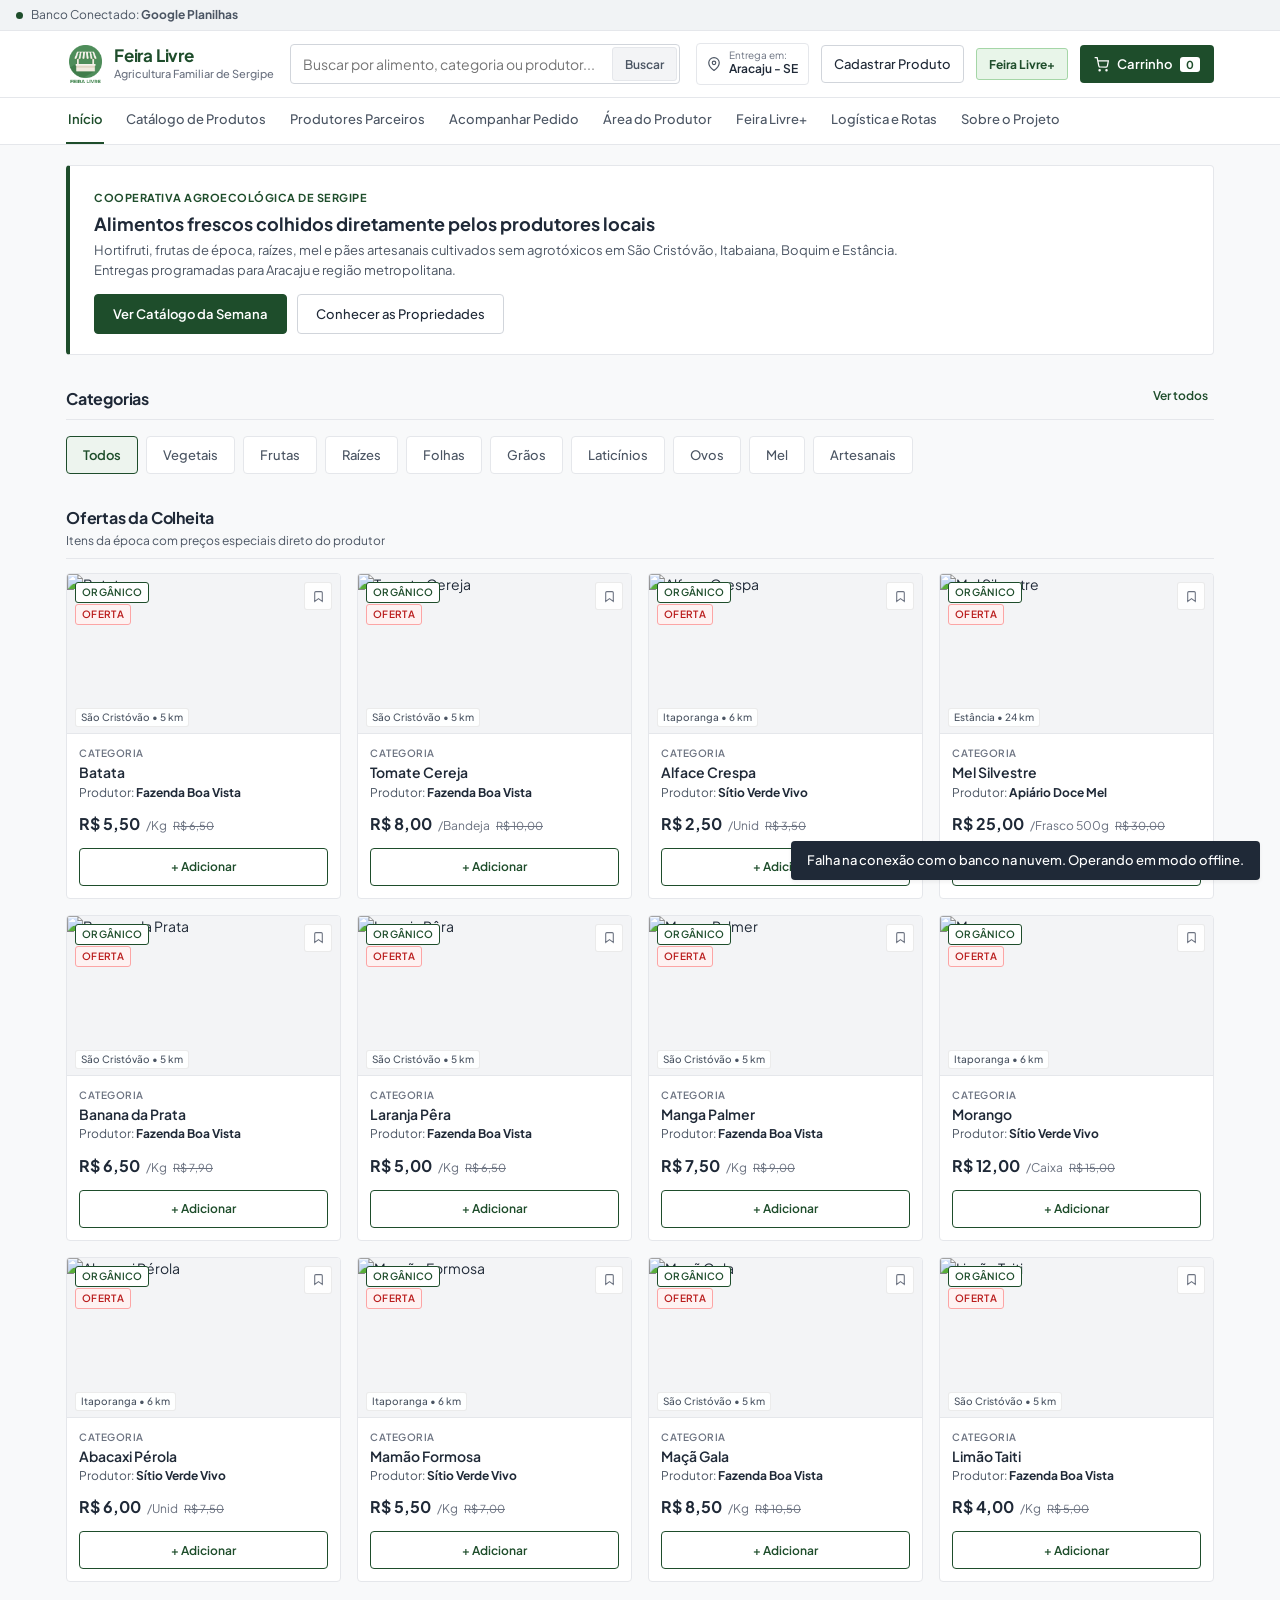
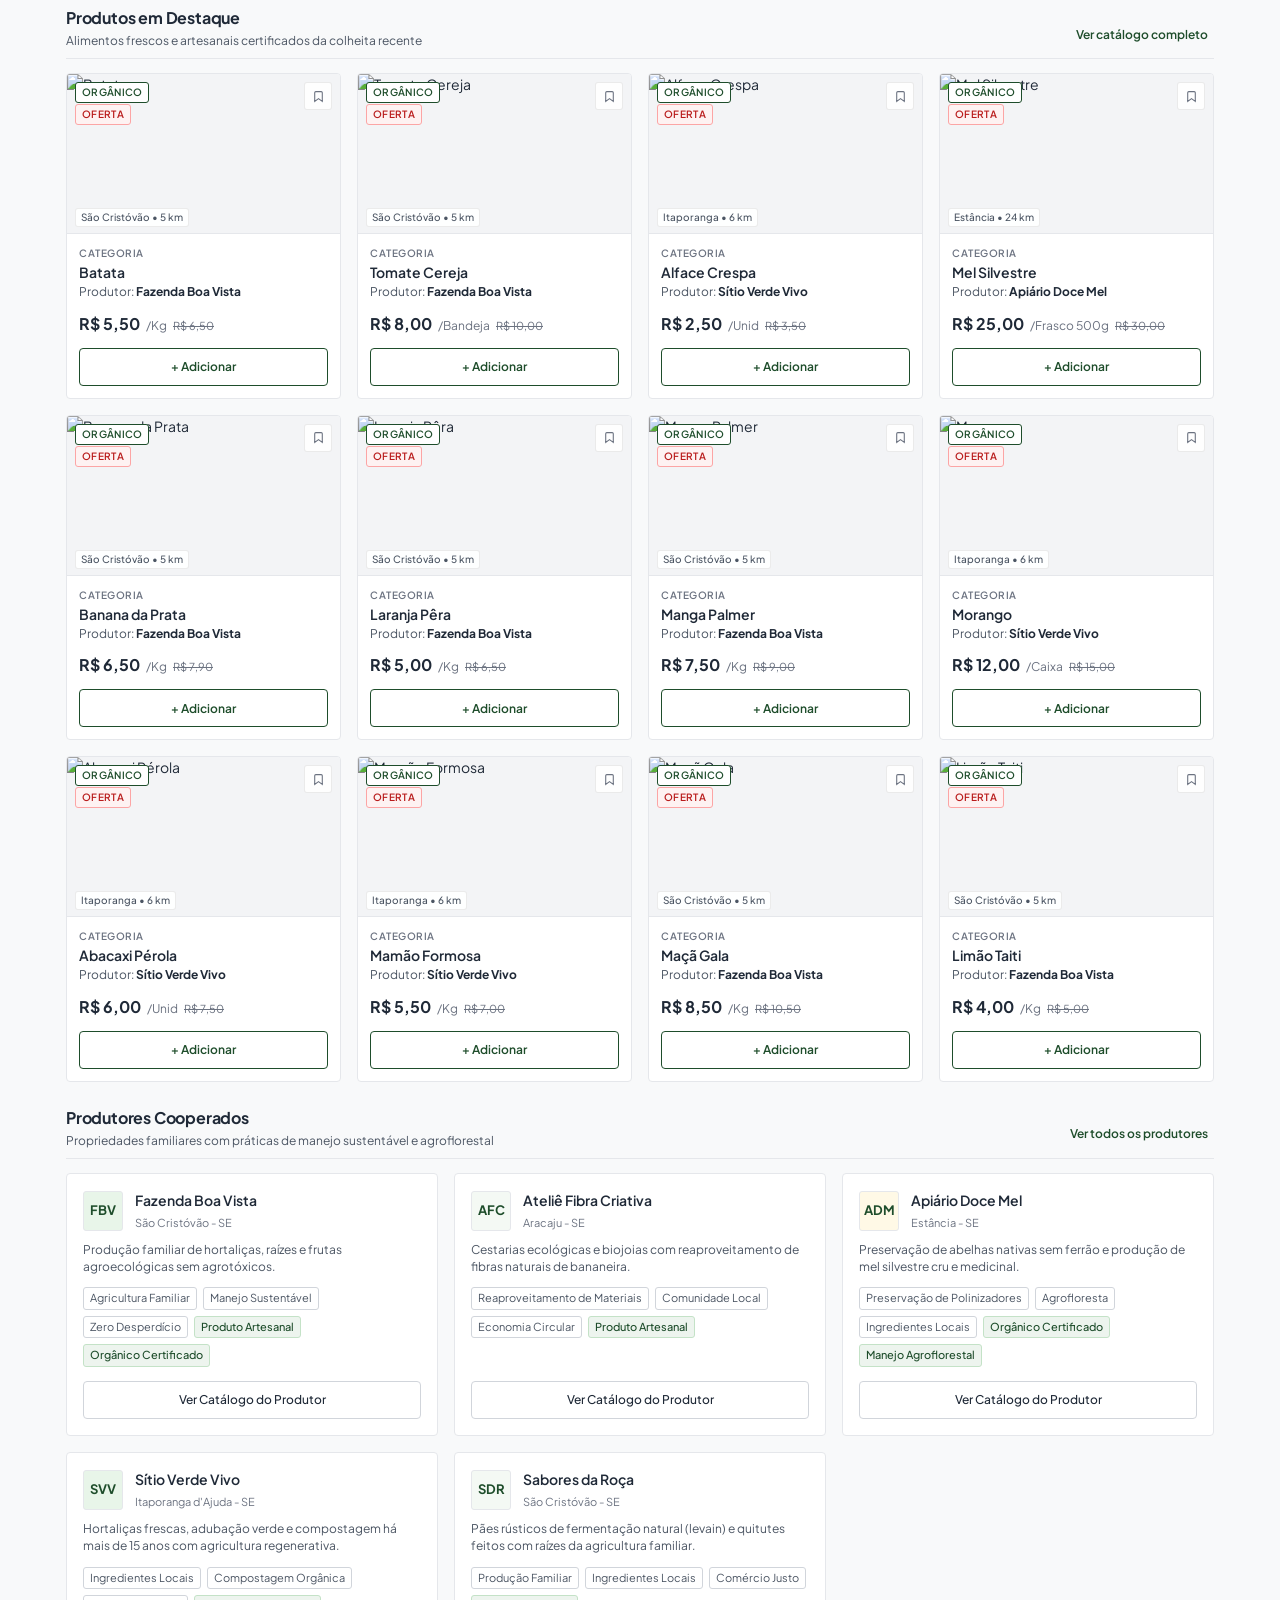
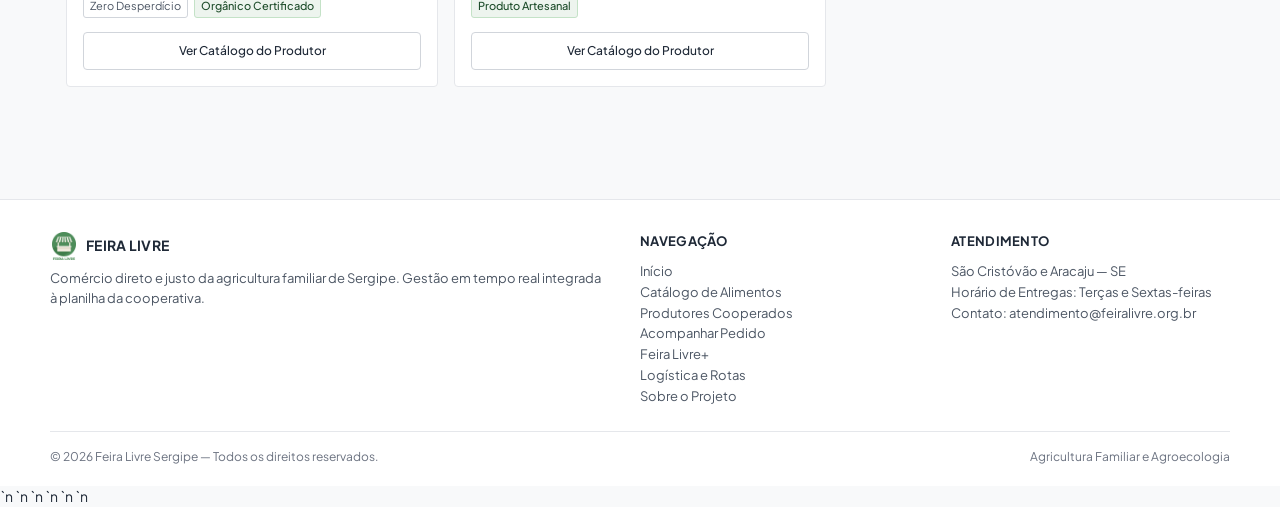
==== commit 6ef0b72e: "Add files via upload" ====
--- a/index.html
+++ b/index.html
@@ -1037,6 +1037,7 @@
     </div>
   </div>
 
-  <script src="script.js"></script>
+  <script src="main.js"></script>`n  <script src="api.js"></script>`n  <script src="products.js"></script>`n  <script src="cart.js"></script>`n  <script src="checkout.js"></script>`n  <script src="logistica.js"></script>`n  <script src="subscription.js"></script>
 </body>
 </html>
+
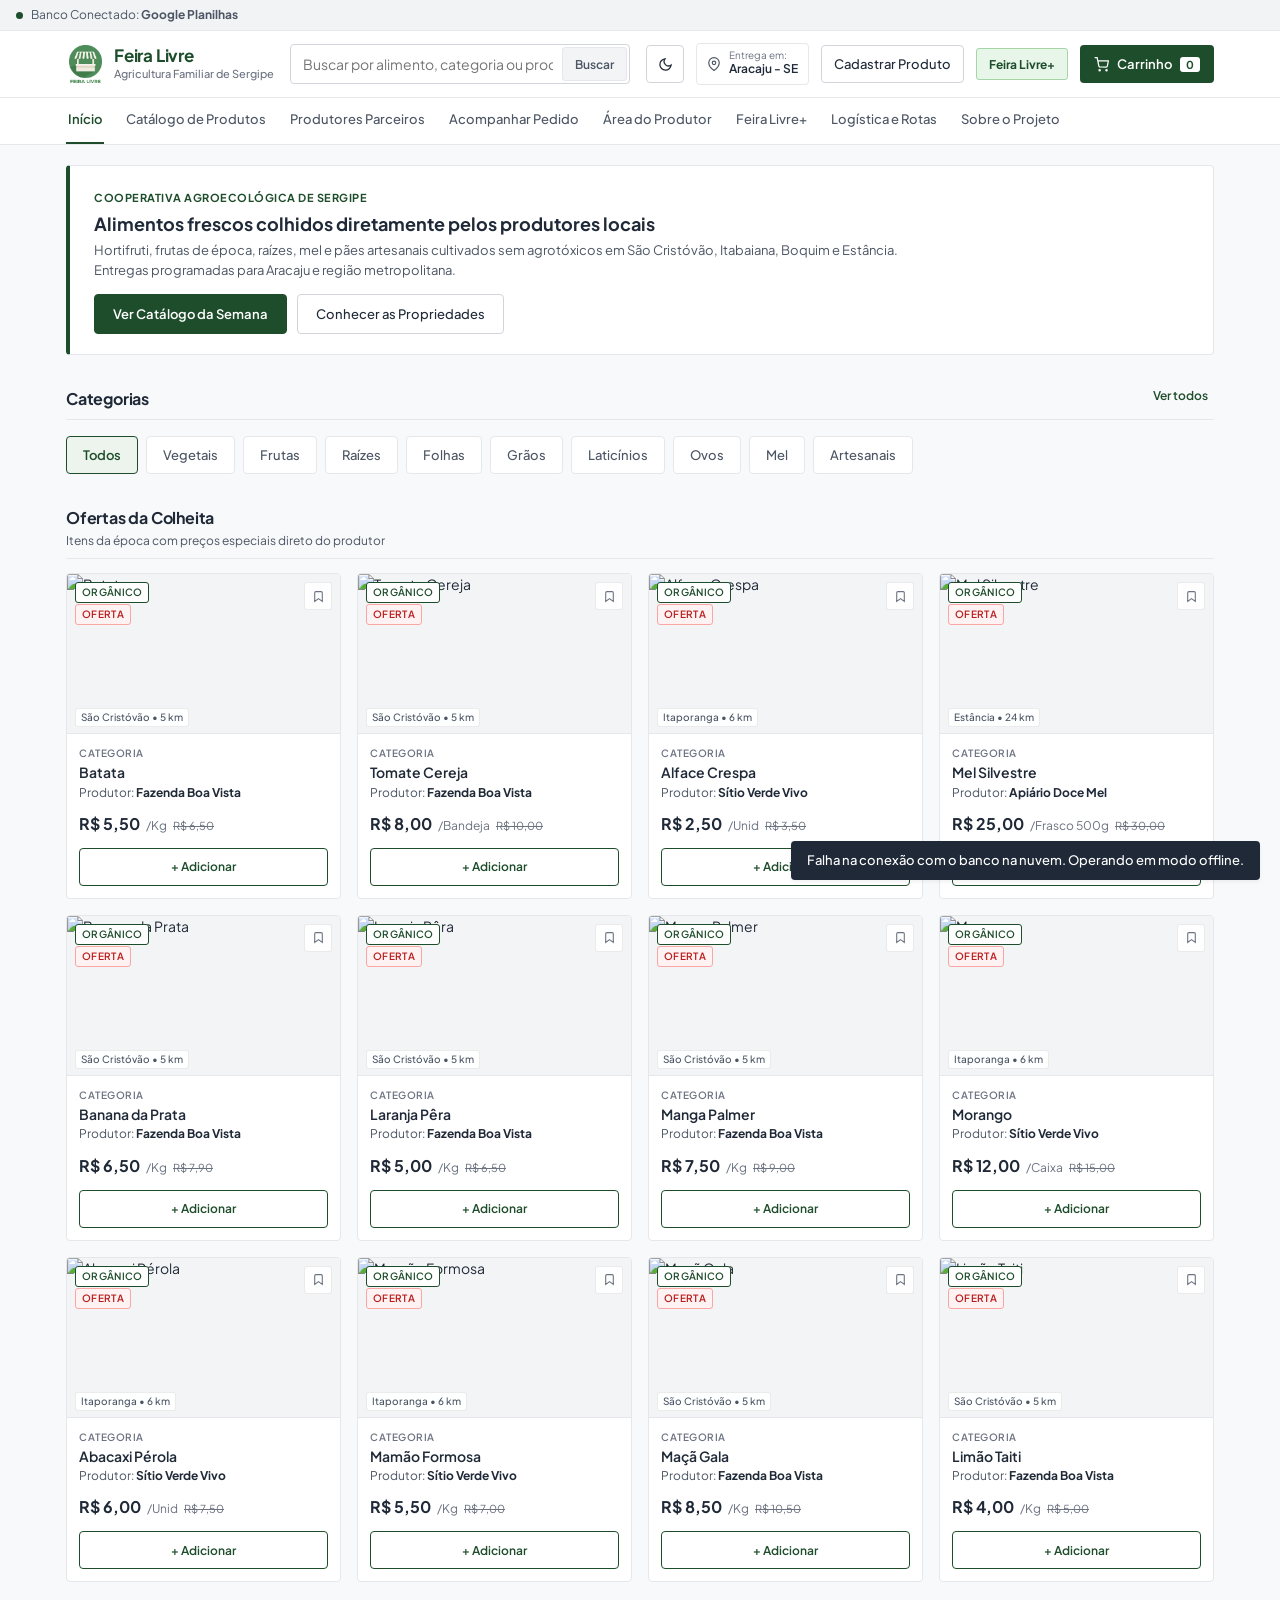
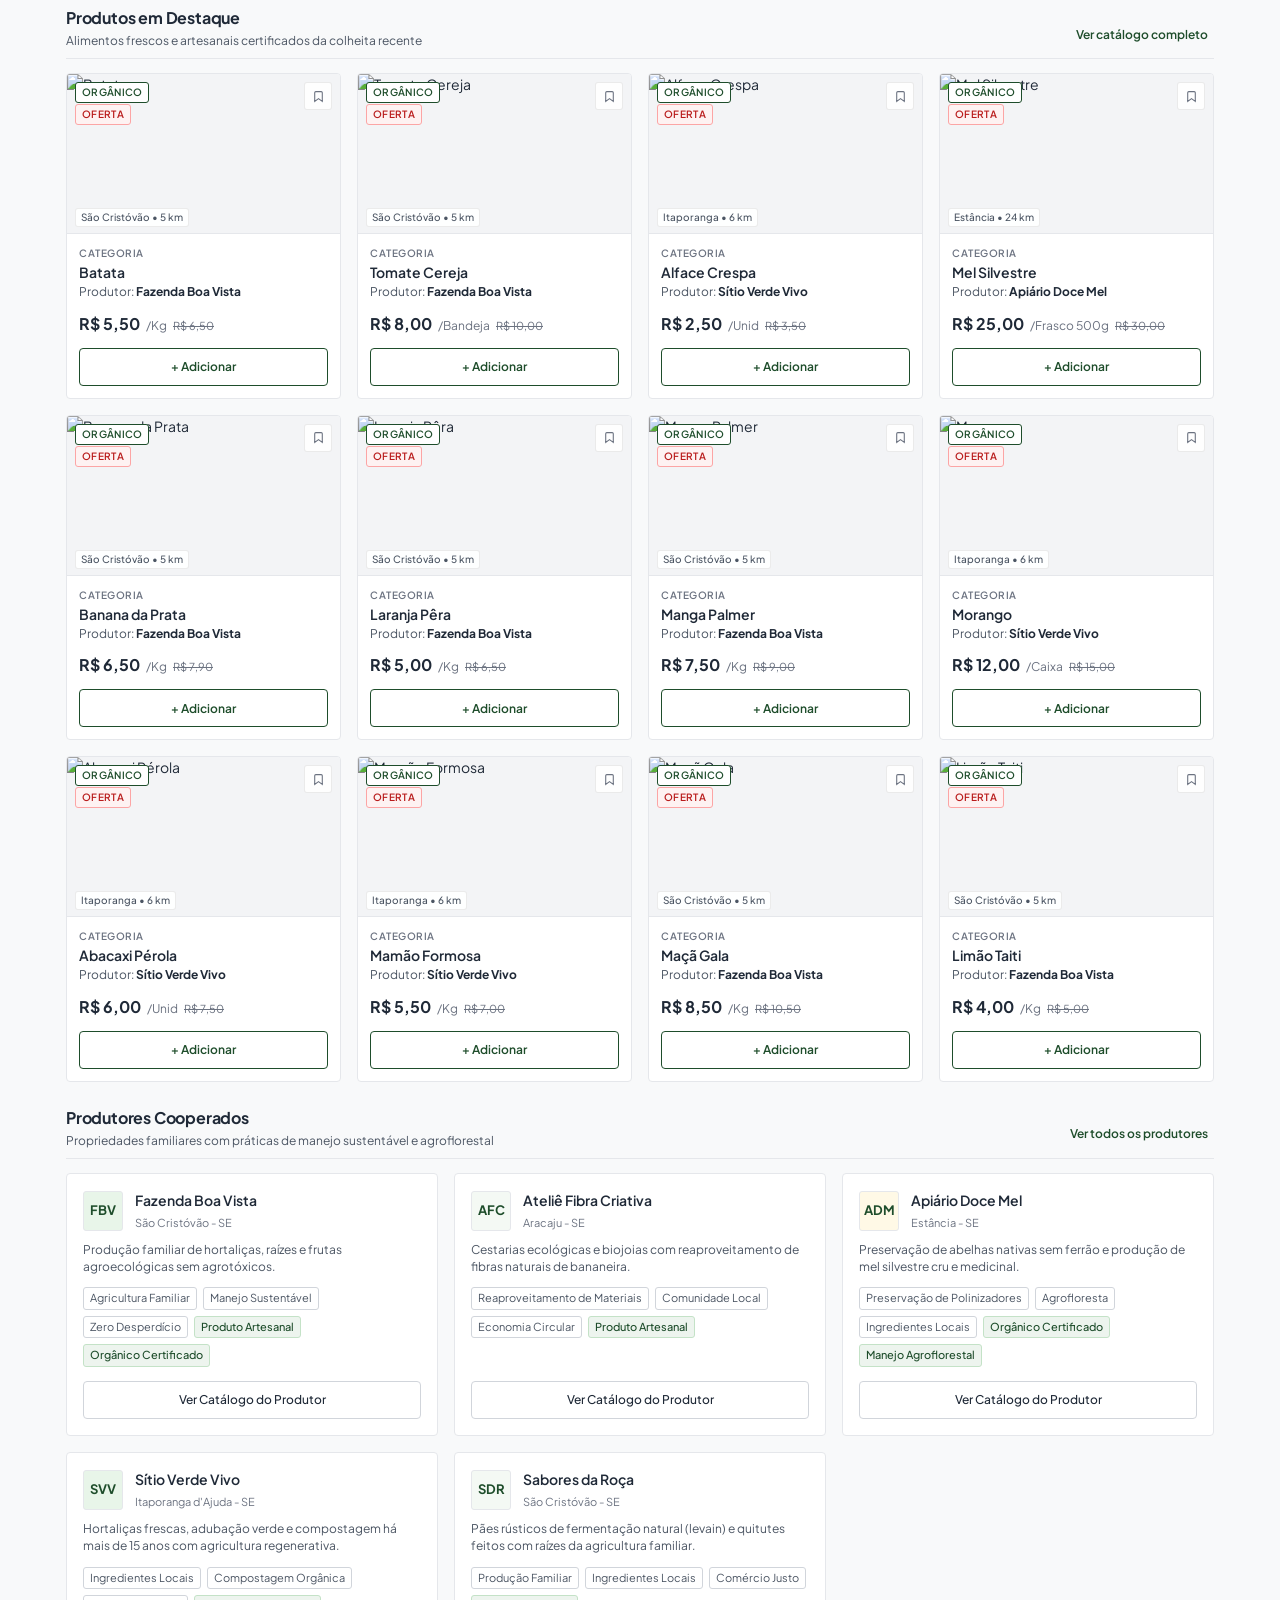
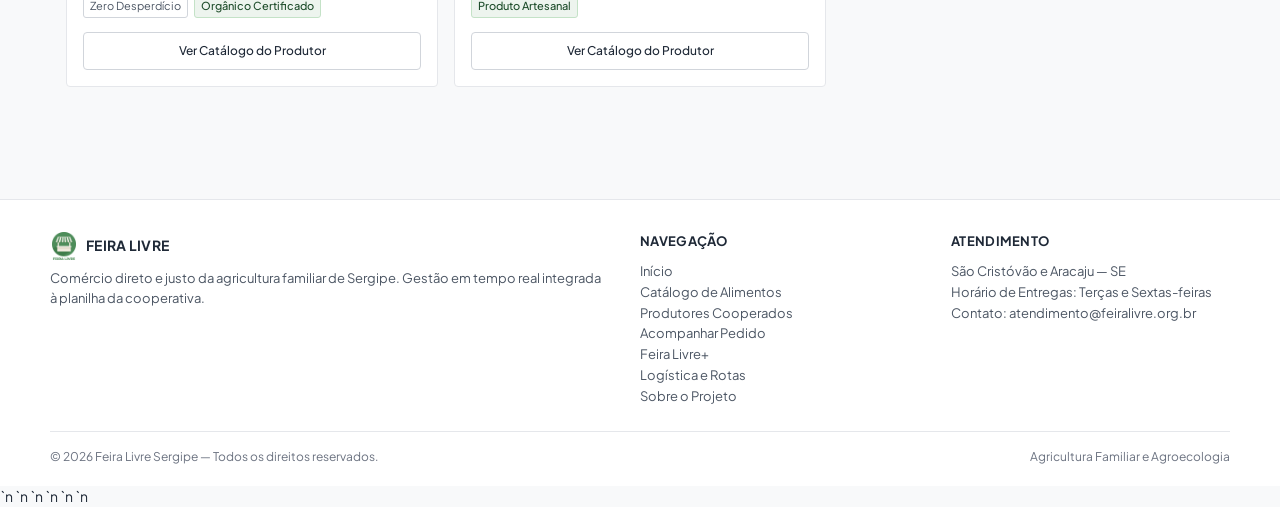
==== commit 8d2ace82: "Add files via upload" ====
--- a/index.html
+++ b/index.html
@@ -3,6 +3,8 @@
 <head>
   <meta charset="UTF-8">
   <meta name="viewport" content="width=device-width, initial-scale=1.0, viewport-fit=cover">
+  <link rel="manifest" href="manifest.json">
+  <meta name="theme-color" content="#1E4D2B">
   <title>Feira Livre — Comércio Direto da Agricultura Familiar de Sergipe</title>
   <meta name="description" content="Alimentos frescos, agroecológicos e artesanais direto dos pequenos produtores de Sergipe para a sua casa.">
   <link rel="icon" type="image/png" href="images/logo.png">
@@ -56,6 +58,11 @@
 
       <!-- Ações: Localização, Cadastro e Carrinho -->
       <div class="header-right">
+        <button class="btn-nav-action" onclick="toggleDarkMode()" title="Alternar Modo Escuro" style="padding: 8px; min-width: 38px;">
+          <svg width="15" height="15" viewBox="0 0 24 24" fill="none" stroke="currentColor" stroke-width="2">
+            <path d="M21 12.79A9 9 0 1 1 11.21 3 7 7 0 0 0 21 12.79z"></path>
+          </svg>
+        </button>
         <div class="loc-badge" onclick="switchView('checkout')" title="Local de entrega">
           <svg width="14" height="14" viewBox="0 0 24 24" fill="none" stroke="currentColor" stroke-width="2">
             <path d="M21 10c0 7-9 13-9 13s-9-6-9-13a9 9 0 0 1 18 0z"/>
@@ -1038,6 +1045,18 @@
   </div>
 
   <script src="main.js"></script>`n  <script src="api.js"></script>`n  <script src="products.js"></script>`n  <script src="cart.js"></script>`n  <script src="checkout.js"></script>`n  <script src="logistica.js"></script>`n  <script src="subscription.js"></script>
+  <script>
+    if ('serviceWorker' in navigator) {
+      window.addEventListener('load', () => {
+        navigator.serviceWorker.register('./sw.js').then(registration => {
+          console.log('ServiceWorker registration successful with scope: ', registration.scope);
+        }, err => {
+          console.log('ServiceWorker registration failed: ', err);
+        });
+      });
+    }
+  </script>
 </body>
 </html>
 
+
--- a/style.css
+++ b/style.css
@@ -2987,3 +2987,153 @@
   color: #FFFFFF;
   border-color: var(--primary);
 }
+
+/* ==========================================================================
+   DARK MODE
+   ========================================================================== */
+body.dark-theme {
+  --bg-page: #121212;
+  --bg-surface: #1E1E1E;
+  --bg-subtle: #2C2C2C;
+  --text-main: #E0E0E0;
+  --text-muted: #A0A0A0;
+  --border: #444444;
+  --border-subtle: #333333;
+  --primary-light: #2A3B30;
+}
+
+body.dark-theme .header-search input {
+  background-color: var(--bg-surface);
+  color: var(--text-main);
+  border-color: var(--border-subtle);
+}
+
+body.dark-theme .btn-nav-action,
+body.dark-theme .loc-badge,
+body.dark-theme .cat-pill {
+  background-color: var(--bg-surface);
+  color: var(--text-main);
+  border-color: var(--border-subtle);
+}
+
+body.dark-theme .cat-pill.active {
+  background-color: var(--primary-light);
+  color: #81C784;
+  border-color: #81C784;
+}
+
+body.dark-theme .hero-box,
+body.dark-theme .product-card,
+body.dark-theme .producer-card,
+body.dark-theme .form-box,
+body.dark-theme .drawer-panel,
+body.dark-theme .modal-card {
+  background-color: var(--bg-surface);
+  border-color: var(--border-subtle);
+}
+
+/* ==========================================================================
+   CARRINHO: DESTAQUE DE ECONOMIA
+   ========================================================================== */
+.cart-economy-banner {
+  background-color: #D1FAE5;
+  color: #065F46;
+  padding: 10px 14px;
+  border-radius: var(--radius-md);
+  margin-bottom: 16px;
+  font-size: 13px;
+  font-weight: 600;
+  display: flex;
+  align-items: center;
+  gap: 8px;
+  border: 1px solid #A7F3D0;
+}
+
+body.dark-theme .cart-economy-banner {
+  background-color: rgba(6, 95, 70, 0.3);
+  color: #6EE7B7;
+  border-color: rgba(167, 243, 208, 0.2);
+}
+
+/* ==========================================================================
+   PAINEL DO PRODUTOR: SELECTOR ESTILIZADO
+   ========================================================================== */
+.producer-header-selector {
+  display: flex;
+  flex-wrap: wrap;
+  align-items: center;
+  justify-content: space-between;
+  gap: 16px;
+  background: var(--bg-surface);
+  padding: 24px;
+  border-radius: var(--radius-lg);
+  border: 1px solid var(--border-subtle);
+  margin-bottom: 24px;
+  box-shadow: var(--shadow-sm);
+}
+
+.producer-header-info {
+  flex: 1;
+  min-width: 300px;
+}
+
+.producer-header-info h2 {
+  font-size: 20px;
+  color: var(--text-main);
+  margin-bottom: 4px;
+}
+
+.producer-header-info p {
+  color: var(--text-muted);
+  font-size: 14px;
+  margin: 0;
+}
+
+.producer-selector-control {
+  display: flex;
+  align-items: center;
+  gap: 12px;
+  background-color: var(--bg-page);
+  padding: 8px 16px;
+  border-radius: var(--radius-md);
+  border: 1px solid var(--border);
+  transition: border-color 0.2s, box-shadow 0.2s;
+}
+
+.producer-selector-control:focus-within {
+  border-color: var(--primary);
+  box-shadow: 0 0 0 2px rgba(30, 77, 43, 0.1);
+}
+
+.producer-selector-control label {
+  font-size: 12px;
+  font-weight: 700;
+  text-transform: uppercase;
+  letter-spacing: 0.5px;
+  color: var(--primary);
+  white-space: nowrap;
+}
+
+.producer-selector-control select {
+  appearance: none;
+  background-color: transparent;
+  border: none;
+  color: var(--text-main);
+  font-size: 14px;
+  font-weight: 600;
+  padding: 8px 32px 8px 0;
+  cursor: pointer;
+  outline: none;
+  background-image: url("data:image/svg+xml,%3Csvg xmlns='http://www.w3.org/2000/svg' width='16' height='16' viewBox='0 0 24 24' fill='none' stroke='%234B5563' stroke-width='2' stroke-linecap='round' stroke-linejoin='round'%3E%3Cpolyline points='6 9 12 15 18 9'%3E%3C/polyline%3E%3C/svg%3E");
+  background-repeat: no-repeat;
+  background-position: right center;
+  min-width: 280px;
+}
+
+.producer-selector-control select:hover {
+  color: var(--primary);
+}
+
+body.dark-theme .producer-selector-control select {
+  background-image: url("data:image/svg+xml,%3Csvg xmlns='http://www.w3.org/2000/svg' width='16' height='16' viewBox='0 0 24 24' fill='none' stroke='%23A0A0A0' stroke-width='2' stroke-linecap='round' stroke-linejoin='round'%3E%3Cpolyline points='6 9 12 15 18 9'%3E%3C/polyline%3E%3C/svg%3E");
+}
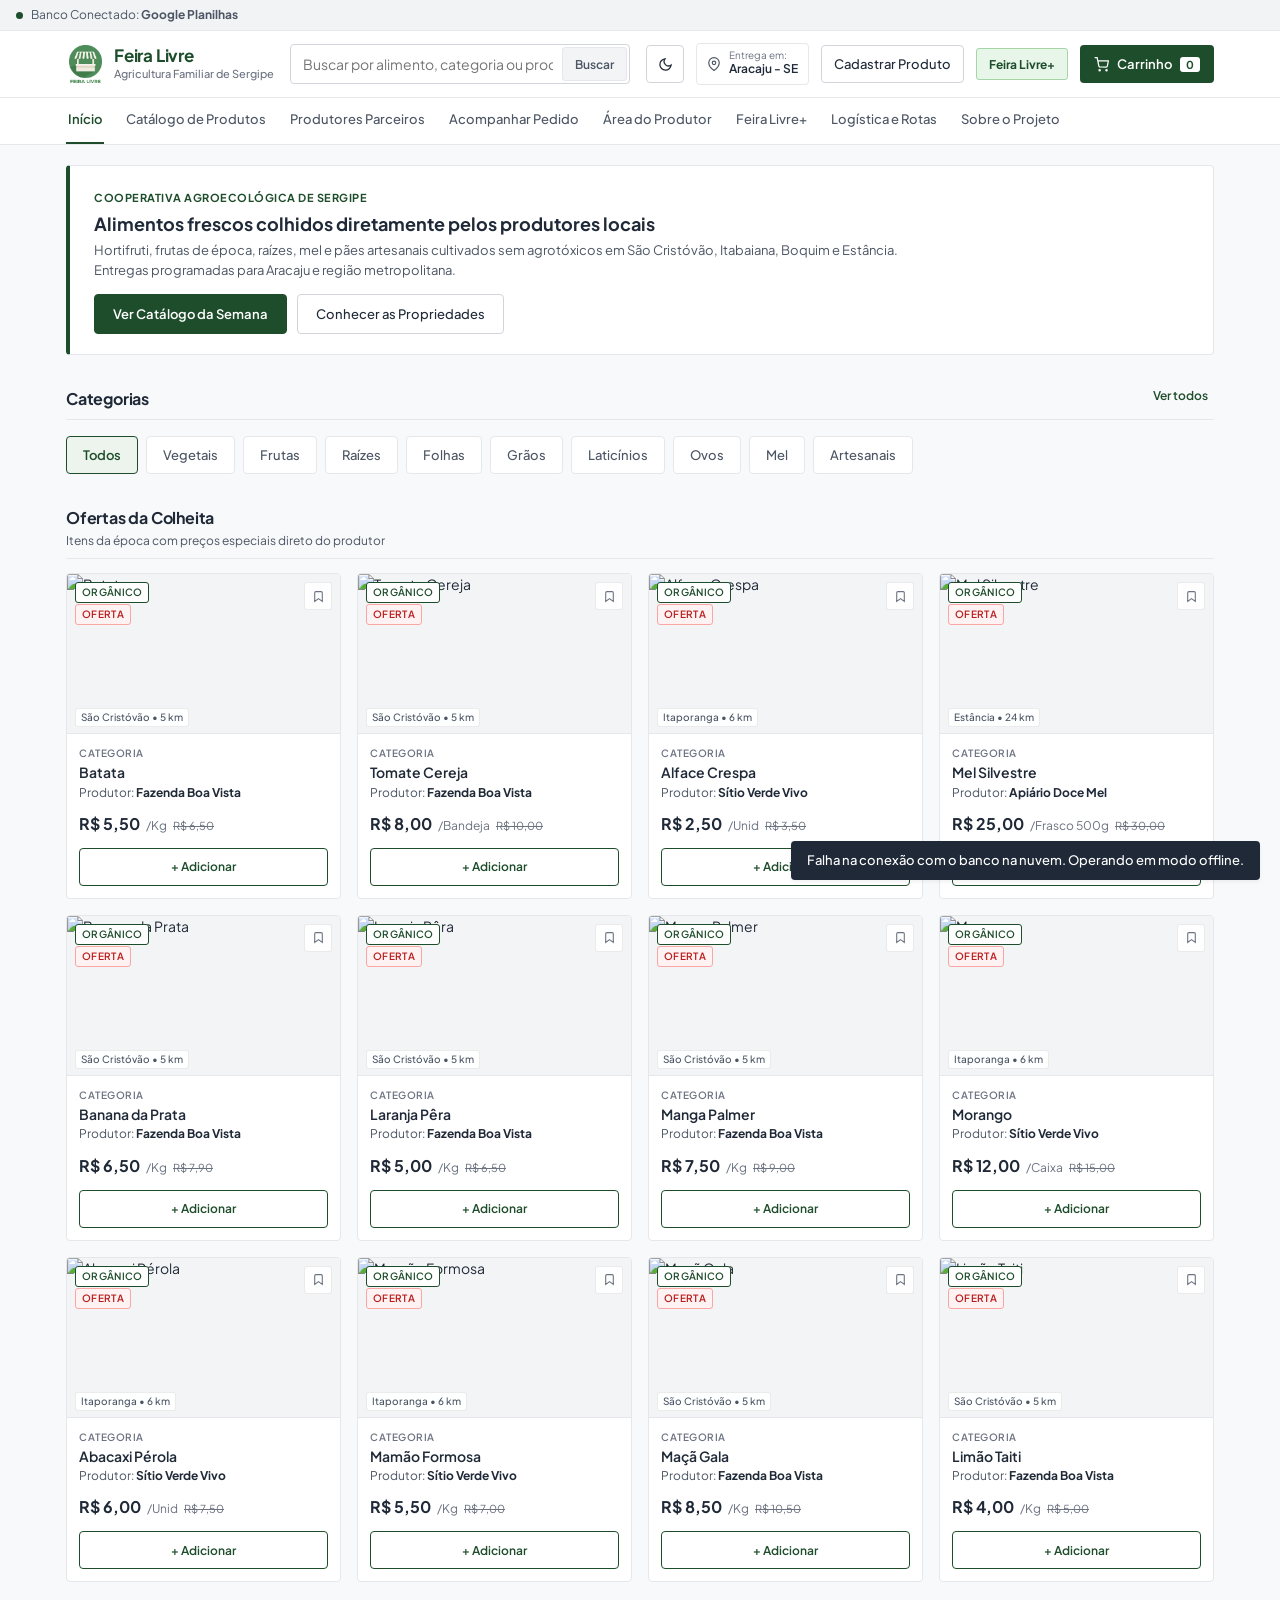
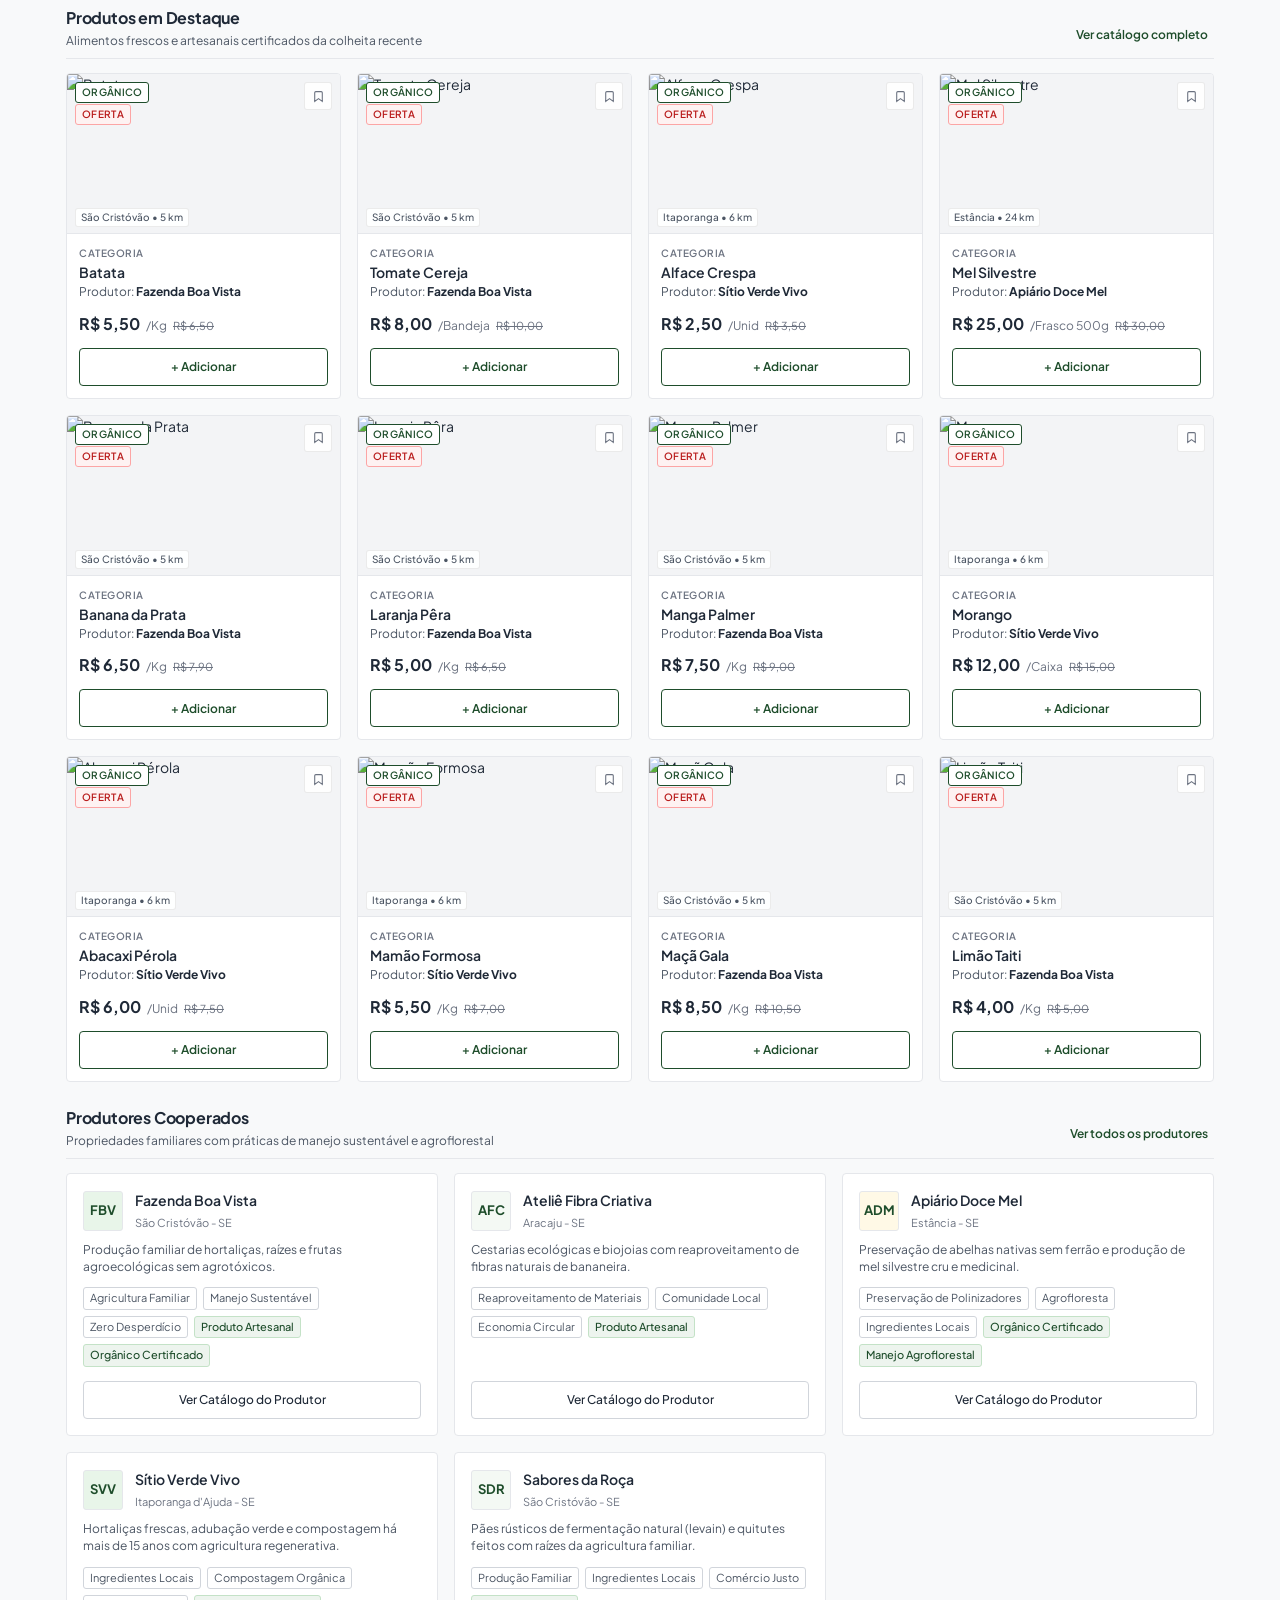
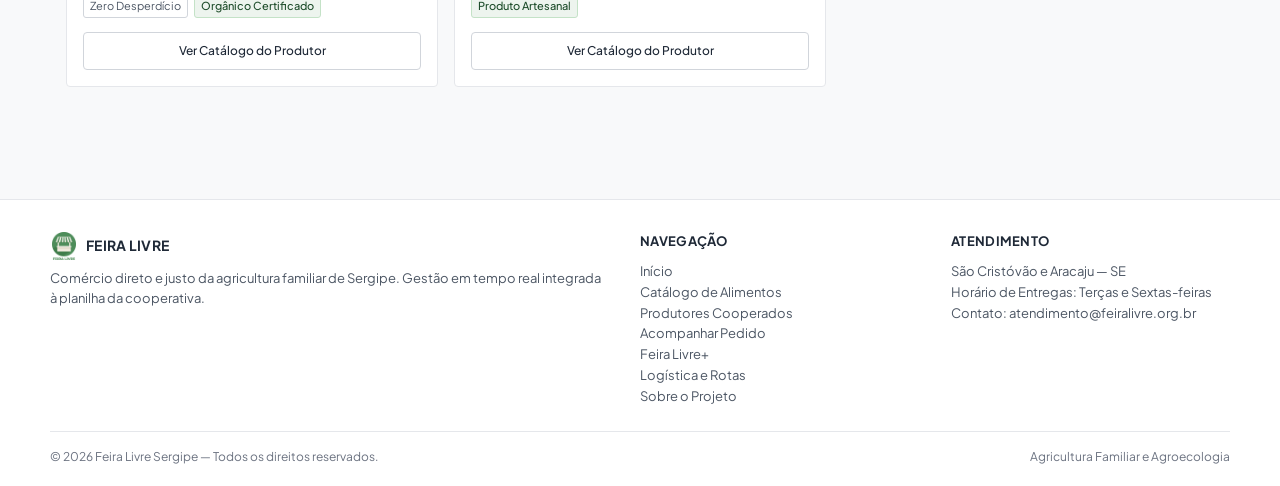
==== commit 0bda4084: "Add files via upload" ====
--- a/index.html
+++ b/index.html
@@ -1,1062 +1,91 @@
-<!DOCTYPE html>
+<!doctype html>
 <html lang="pt-BR">
-<head>
-  <meta charset="UTF-8">
-  <meta name="viewport" content="width=device-width, initial-scale=1.0, viewport-fit=cover">
-  <link rel="manifest" href="manifest.json">
-  <meta name="theme-color" content="#1E4D2B">
-  <title>Feira Livre — Comércio Direto da Agricultura Familiar de Sergipe</title>
-  <meta name="description" content="Alimentos frescos, agroecológicos e artesanais direto dos pequenos produtores de Sergipe para a sua casa.">
-  <link rel="icon" type="image/png" href="images/logo.png">
-  <link rel="preconnect" href="https://fonts.googleapis.com">
-  <link rel="preconnect" href="https://fonts.gstatic.com" crossorigin>
-  <link href="https://fonts.googleapis.com/css2?family=Plus+Jakarta+Sans:wght@400;500;600;700&display=swap" rel="stylesheet">
-  <link rel="stylesheet" href="style.css">
-</head>
-<body>
+  <head>
+    <meta charset="UTF-8" />
+    <meta name="viewport" content="width=device-width, initial-scale=1.0, maximum-scale=1.0, user-scalable=no, viewport-fit=cover" />
+    <meta name="apple-mobile-web-app-capable" content="yes">
+    <meta name="apple-mobile-web-app-status-bar-style" content="default">
+    <link rel="manifest" href="manifest.json" />
+    <meta name="theme-color" content="#1E4D2B" />
+    <title>Feira Livre — Comércio Direto da Agricultura Familiar de Sergipe</title>
+    <meta name="description" content="Alimentos frescos, agroecológicos e artesanais direto dos pequenos produtores de Sergipe para a sua casa." />
+    <link rel="icon" type="image/png" href="images/logo.png" />
+    <link rel="preconnect" href="https://fonts.googleapis.com" />
+    <link rel="preconnect" href="https://fonts.gstatic.com" crossorigin />
+    <link href="https://fonts.googleapis.com/css2?family=Plus+Jakarta+Sans:wght@400;500;600;700&display=swap" rel="stylesheet" />
+    <link rel="stylesheet" href="style.css" />
+  </head>
+  <body>
+    <!-- Os placeholders abaixo serão preenchidos pelos scripts -->
+    
+    <div id="api-status-placeholder"></div>
+    <div id="header-placeholder"></div>
+    <div id="subnav-placeholder"></div>
 
-  <!-- Barra Superior de Status Operacional -->
-  <div class="api-status-bar">
-    <div class="api-badge" id="api-status-badge">
-      <span class="api-dot" id="api-status-dot"></span>
-      <span id="api-status-text">Conectando ao banco de dados...</span>
-    </div>
+    <main class="main-wrapper">
+      <div id="home-placeholder"></div>
+      <div id="produtos-placeholder"></div>
+      <div id="produtores-placeholder"></div>
+      <div id="checkout-placeholder"></div>
+      <div id="rastreamento-placeholder"></div>
+      <div id="feiramais-placeholder"></div>
+      <div id="produtor-painel-placeholder"></div>
+      <div id="logistica-placeholder"></div>
+      <div id="sobre-placeholder"></div>
+    </main>
+
+    <div id="cart-drawer-placeholder"></div>
     
-  </div>
+    <!-- Toast Notificação -->
+    <div class="toast-notice" id="toast"></div>
 
-  <!-- Cabeçalho Principal -->
-  <header class="header-main">
-    <div class="header-container">
-      
-      <!-- Logotipo Feira Livre -->
-      <a class="brand-group" onclick="switchView('home')" title="Página Inicial Feira Livre">
-        <img 
-          src="images/logo.png" 
-          alt="Feira Livre Logo" 
-          class="brand-logo-img"
-          onerror="this.style.display='none'; document.getElementById('brand-icon-fallback').style.display='flex';"
-        >
-        <div class="brand-fallback-icon" id="brand-icon-fallback" style="display:none;">FL</div>
-        <div class="brand-text">
-          <h1>Feira Livre</h1>
-          <span>Agricultura Familiar de Sergipe</span>
-        </div>
-      </a>
+    <div id="footer-placeholder"></div>
+    
+    <div id="modal-checkout-placeholder"></div>
+    <div id="modal-cancelar-placeholder"></div>
 
-      <!-- Barra de Busca Central -->
-      <div class="header-search">
-        <div class="search-input-wrapper">
-          <input 
-            type="text" 
-            id="global-search" 
-            placeholder="Buscar por alimento, categoria ou produtor..."
-            oninput="handleSearchInput(this.value)"
-          >
-          <button class="btn-search-icon" onclick="switchView('produtos')">Buscar</button>
-        </div>
-      </div>
+    <!-- 1. Carregamento da Interface (Componentes e Views injetados via JS) -->
+    <script src="components/api-status.js"></script>
+    <script src="components/header.js"></script>
+    <script src="components/subnav.js"></script>
+    <script src="views/home.js"></script>
+    <script src="views/produtos.js"></script>
+    <script src="views/produtores.js"></script>
+    <script src="views/checkout.js"></script>
+    <script src="views/rastreamento.js"></script>
+    <script src="views/feiramais.js"></script>
+    <script src="views/produtor-painel.js"></script>
+    <script src="views/logistica.js"></script>
+    <script src="views/sobre.js"></script>
+    <script src="components/cart-drawer.js"></script>
+    <script src="components/footer.js"></script>
+    <script src="components/modal-checkout.js"></script>
+    <script src="components/modal-cancelar.js"></script>
 
-      <!-- Ações: Localização, Cadastro e Carrinho -->
-      <div class="header-right">
-        <button class="btn-nav-action" onclick="toggleDarkMode()" title="Alternar Modo Escuro" style="padding: 8px; min-width: 38px;">
-          <svg width="15" height="15" viewBox="0 0 24 24" fill="none" stroke="currentColor" stroke-width="2">
-            <path d="M21 12.79A9 9 0 1 1 11.21 3 7 7 0 0 0 21 12.79z"></path>
-          </svg>
-        </button>
-        <div class="loc-badge" onclick="switchView('checkout')" title="Local de entrega">
-          <svg width="14" height="14" viewBox="0 0 24 24" fill="none" stroke="currentColor" stroke-width="2">
-            <path d="M21 10c0 7-9 13-9 13s-9-6-9-13a9 9 0 0 1 18 0z"/>
-            <circle cx="12" cy="10" r="3"/>
-          </svg>
-          <div>
-            <span style="font-size:10px; color:var(--text-light); display:block; line-height:1;">Entrega em:</span>
-            <strong id="header-delivery-loc">Aracaju - SE</strong>
-          </div>
-        </div>
+    <!-- 2. Scripts de Lógica Principal -->
+    <script src="main.js"></script>
+    <script src="api.js"></script>
+    <script src="products.js"></script>
+    <script src="cart.js"></script>
+    <script src="checkout.js"></script>
+    <script src="logistica.js"></script>
+    <script src="subscription.js"></script>
+    <script src="pwa.js"></script>
 
-        <button class="btn-nav-action" onclick="switchView('produtor-painel')">
-          Cadastrar Produto
-        </button>
-
-        <button class="btn-sub-client-badge" id="btn-client-clube-status" onclick="switchView('feiramais')">
-          Feira Livre+
-        </button>
-
-        <button class="cart-button" onclick="toggleCartDrawer()">
-          <svg width="15" height="15" viewBox="0 0 24 24" fill="none" stroke="currentColor" stroke-width="2">
-            <circle cx="9" cy="21" r="1"/>
-            <circle cx="20" cy="21" r="1"/>
-            <path d="M1 1h4l2.68 13.39a2 2 0 0 0 2 1.61h9.72a2 2 0 0 0 2-1.61L23 6H6"/>
-          </svg>
-          <span>Carrinho</span>
-          <span class="cart-count" id="header-cart-count">0</span>
-        </button>
-      </div>
-
-    </div>
-  </header>
-
-  <!-- Subnav de Seções Principais -->
-  <nav class="subnav-bar">
-    <div class="subnav-container">
-      <ul class="nav-links">
-        <li class="nav-item active" data-view="home" onclick="switchView('home')">Início</li>
-        <li class="nav-item" data-view="produtos" onclick="switchView('produtos')">Catálogo de Produtos</li>
-        <li class="nav-item" data-view="produtores" onclick="switchView('produtores')">Produtores Parceiros</li>
-        <li class="nav-item" data-view="rastreamento" onclick="switchView('rastreamento')">Acompanhar Pedido</li>
-        <li class="nav-item" data-view="produtor-painel" onclick="switchView('produtor-painel')">Área do Produtor</li>
-        <li class="nav-item" data-view="feiramais" onclick="switchView('feiramais')">Feira Livre+</li>
-        <li class="nav-item" data-view="logistica" onclick="switchView('logistica')">Logística e Rotas</li>
-        <li class="nav-item" data-view="sobre" onclick="switchView('sobre')">Sobre o Projeto</li>
-      </ul>
-    </div>
-  </nav>
-
-  <!-- Container de Telas (Views) -->
-  <main class="main-wrapper">
-
-    <!-- VIEW 1: HOME -->
-    <section id="view-home" class="view-section active">
-
-      <!-- Comunicado Institucional da Cooperativa -->
-      <div class="hero-box">
-        <span class="hero-tag">Cooperativa Agroecológica de Sergipe</span>
-        <h2>Alimentos frescos colhidos diretamente pelos produtores locais</h2>
-        <p>Hortifruti, frutas de época, raízes, mel e pães artesanais cultivados sem agrotóxicos em São Cristóvão, Itabaiana, Boquim e Estância. Entregas programadas para Aracaju e região metropolitana.</p>
-        <div class="hero-buttons">
-          <button class="btn-hero" onclick="switchView('produtos')">Ver Catálogo da Semana</button>
-          <button class="btn-hero-outline" onclick="switchView('produtores')">Conhecer as Propriedades</button>
-        </div>
-      </div>
-
-      <!-- Atalhos de Categorias -->
-      <div class="section-head">
-        <h3>Categorias</h3>
-        <button class="section-link" onclick="switchView('produtos')">Ver todos</button>
-      </div>
-      <div class="categories-strip" id="categories-container">
-        <!-- Renderizado via JS -->
-      </div>
-
-      <!-- Ofertas da Semana -->
-      <div class="section-head">
-        <div>
-          <h3>Ofertas da Colheita</h3>
-          <p>Itens da época com preços especiais direto do produtor</p>
-        </div>
-      </div>
-      <div class="products-grid" id="promo-products-grid">
-        <!-- Renderizado via JS -->
-      </div>
-
-      <!-- Produtos em Destaque -->
-      <div class="section-head">
-        <div>
-          <h3>Produtos em Destaque</h3>
-          <p>Alimentos frescos e artesanais certificados da colheita recente</p>
-        </div>
-        <button class="section-link" onclick="switchView('produtos')">Ver catálogo completo</button>
-      </div>
-      <div class="products-grid" id="catalog-products-grid">
-        <!-- Renderizado via JS -->
-      </div>
-
-      <!-- Produtores em Destaque -->
-      <div class="section-head">
-        <div>
-          <h3>Produtores Cooperados</h3>
-          <p>Propriedades familiares com práticas de manejo sustentável e agroflorestal</p>
-        </div>
-        <button class="section-link" onclick="switchView('produtores')">Ver todos os produtores</button>
-      </div>
-      <div class="producers-grid" id="producers-grid">
-        <!-- Renderizado via JS -->
-      </div>
-
-    </section>
-
-    <!-- VIEW 2: PRODUTOS (CATÁLOGO GERAL) -->
-    <section id="view-produtos" class="view-section">
-      <div class="section-head">
-        <div>
-          <h2>Catálogo de Produtos da Feira</h2>
-          <p>Alimentos agroecológicos e itens artesanais com garantia de procedência local</p>
-        </div>
-      </div>
-      <div class="categories-strip" id="categories-filter-strip">
-        <!-- Mesmas categorias compartilhadas -->
-      </div>
-      <div class="products-grid" id="all-products-grid">
-        <!-- Renderizado via JS -->
-      </div>
-    </section>
-
-    <!-- VIEW 3: PRODUTORES -->
-    <section id="view-produtores" class="view-section">
-      <div class="section-head">
-        <div>
-          <h2>Produtores e Artesãos Parceiros</h2>
-          <p>Conheça as famílias agricultoras de São Cristóvão, Aracaju, Itabaiana e Estância</p>
-        </div>
-      </div>
-      <div class="producers-grid" id="all-producers-view-grid">
-        <!-- Renderizado via JS -->
-      </div>
-    </section>
-
-    <!-- VIEW 4: CHECKOUT -->
-    <section id="view-checkout" class="view-section">
-      <div class="form-box">
-        <h3>Finalizar Pedido e Dados de Entrega</h3>
-        <form onsubmit="submeterPedido(event)">
-          <div class="form-grid">
-            <div class="form-group full">
-              <label>Nome Completo</label>
-              <input type="text" id="chk-nome" required placeholder="Nome e sobrenome">
-            </div>
-            <div class="form-group">
-              <label>Telefone para Contato</label>
-              <input type="tel" id="chk-tel" placeholder="(79) 99999-9999">
-            </div>
-            <div class="form-group">
-              <label>CEP de Entrega</label>
-              <input type="text" id="chk-cep" placeholder="49000-000" maxlength="9" onblur="consultarCepViaCep(this.value)">
-            </div>
-            <div class="form-group full">
-              <label>Logradouro (Rua, Avenida ou Povoado)</label>
-              <input type="text" id="chk-rua" required placeholder="Endereço de entrega">
-            </div>
-            <div class="form-group">
-              <label>Número</label>
-              <input type="text" id="chk-numero" placeholder="Ex: 120 ou S/N">
-            </div>
-            <div class="form-group">
-              <label>Bairro</label>
-              <input type="text" id="chk-bairro" placeholder="Bairro">
-            </div>
-            <div class="form-group">
-              <label>Cidade</label>
-              <input type="text" id="chk-cidade" required value="Aracaju">
-            </div>
-            <div class="form-group">
-              <label>Estado</label>
-              <input type="text" id="chk-estado" required value="SE">
-            </div>
-            <div class="form-group full">
-              <label>Forma de Pagamento</label>
-              <select id="chk-pagamento">
-                <option value="Pix">Pix (Chave exibida após confirmação)</option>
-                <option value="Cartão de Crédito">Cartão de Crédito</option>
-                <option value="Dinheiro">Dinheiro na Entrega</option>
-              </select>
-            </div>
-          </div>
-
-          <!-- Resumo de Valores -->
-          <div class="summary-rows">
-            <div class="sum-line"><span>Subtotal dos Produtos:</span><strong id="chk-subtotal">R$ 0,00</strong></div>
-            <div class="sum-line"><span>Taxa de Entrega Local:</span><strong id="chk-shipping">R$ 8,50</strong></div>
-            <div class="sum-line" style="color:var(--primary);"><span>Desconto:</span><strong id="chk-discount">- R$ 0,00</strong></div>
-            <div class="sum-line total"><span>Total do Pedido:</span><strong id="chk-total">R$ 0,00</strong></div>
-          </div>
-
-          <button type="submit" class="btn-submit-form">
-            Confirmar Pedido
-          </button>
-        </form>
-      </div>
-    </section>
-
-    <!-- VIEW 5: RASTREAMENTO -->
-    <section id="view-rastreamento" class="view-section">
-      <div class="tracking-box">
-        <div style="display: flex; justify-content: space-between; align-items: center;">
-          <div>
-            <h3 id="track-order-number" style="font-size:16px; font-weight:700; color:var(--text-main);">Pedido #FL-000101</h3>
-            <p style="font-size: 12px; color:var(--text-muted); margin-top:2px;">Histórico de expedição e transporte</p>
-          </div>
-          <button class="btn-nav-action" onclick="simularAvancoStatus()">
-            Avançar Etapa (Demonstração)
-          </button>
-        </div>
-
-        <!-- Linha do Tempo -->
-        <div class="timeline-row">
-          <div class="t-step active" id="track-s-1">
-            <div class="t-circle">1</div>
-            <span style="font-size:11px; font-weight:600;">Recebido</span>
-          </div>
-          <div class="t-bar" id="track-b-1"></div>
-          <div class="t-step" id="track-s-2">
-            <div class="t-circle">2</div>
-            <span style="font-size:11px; font-weight:600;">Em Separação</span>
-          </div>
-          <div class="t-bar" id="track-b-2"></div>
-          <div class="t-step" id="track-s-3">
-            <div class="t-circle">3</div>
-            <span style="font-size:11px; font-weight:600;">Em Trânsito</span>
-          </div>
-          <div class="t-bar" id="track-b-3"></div>
-          <div class="t-step" id="track-s-4">
-            <div class="t-circle">4</div>
-            <span style="font-size:11px; font-weight:600;">Entregue</span>
-          </div>
-        </div>
-
-        <div style="background-color: var(--primary-light); padding: 14px 16px; border-radius: var(--radius-md); border: 1px solid #C8E6C9;">
-          <h4 id="track-status-title" style="color: var(--primary-dark); font-size: 14px; font-weight:700;">Pedido Recebido</h4>
-          <p id="track-status-desc" style="font-size: 13px; color: var(--text-muted); margin-top: 4px; line-height:1.4;">
-            O pedido foi registrado no sistema e os agricultores já receberam a lista para colheita dos itens.
-          </p>
-        </div>
-      </div>
-    </section>
-
-    <!-- VIEW 6: PAINEL DO PRODUTOR -->
-        <!-- VIEW 7: PLANOS PARA PRODUTORES -->
-        <!-- VIEW: FEIRA LIVRE+ (ASSINATURA EXCLUSIVA PARA CLIENTES) -->
-    <section id="view-feiramais" class="view-section">
-      <div class="feiramais-hero">
-        <span class="feiramais-pill">Clube de Beneficios para Clientes</span>
-        <h2>Feira Livre+</h2>
-        <p class="feiramais-subtitle">Mais vantagens para comprar de produtores locais.</p>
-        <p class="feiramais-desc">Assine o Feira Livre+ para economizar com frete gratis, cupons exclusivos e apoiar diretamente a agricultura familiar de Sergipe.</p>
-      </div>
-
-      <!-- Comparativo Simples: Plano Gratuito vs Feira Livre+ -->
-      <div class="feiramais-compare-grid">
-        
-        <!-- Plano Gratuito -->
-        <div class="feiramais-card">
-          <div class="feiramais-card-top">
-            <h3>Gratuito</h3>
-            <p>Para quem compra esporadicamente na feira.</p>
-          </div>
-          <div class="feiramais-price-box">
-            <span class="currency">R$</span>
-            <span class="amount">0</span>
-            <span class="period">/mes</span>
-          </div>
-          <ul class="feiramais-benefits-list">
-            <li><span class="check-dot">P</span><span>Comprar normalmente na plataforma</span></li>
-            <li><span class="check-dot">P</span><span>Acompanhar pedidos em tempo real</span></li>
-            <li><span class="check-dot">P</span><span>Salvar produtores favoritos</span></li>
-            <li><span class="check-dot">P</span><span>Avaliar pedidos e produtos</span></li>
-            <li><span class="check-dot">P</span><span>Receber ofertas gerais</span></li>
-            <li><span class="check-dot">P</span><span>Utilizar cupons padrao</span></li>
-            <li class="disabled"><span class="check-dot">-</span><span>Frete gratis em pedidos acima de R$ 50,00</span></li>
-            <li class="disabled"><span class="check-dot">-</span><span>Cupom exclusivo de 10% OFF (FEIRAMAIS10)</span></li>
-            <li class="disabled"><span class="check-dot">-</span><span>Ofertas e colheitas antecipadas</span></li>
-          </ul>
-          <div class="feiramais-card-footer">
-            <span class="plan-current-tag" id="tag-plano-gratuito-ativo">Plano Padrao</span>
-          </div>
-        </div>
-
-        <!-- Feira Livre+ -->
-        <div class="feiramais-card featured">
-          <span class="feiramais-badge-featured">Mais Vantajoso</span>
-          <div class="feiramais-card-top">
-            <h3>Feira Livre+</h3>
-            <p>Economia garantida para quem valoriza comida de verdade.</p>
-          </div>
-          <div class="feiramais-price-box featured">
-            <span class="currency">R$</span>
-            <span class="amount" id="fl-price-display">9,90</span>
-            <span class="period">/mes</span>
-          </div>
-          <ul class="feiramais-benefits-list">
-            <li><span class="check-dot">P</span><span><strong>Frete gratis em pedidos a partir de R$ 50,00</strong></span></li>
-            <li><span class="check-dot">P</span><span><strong>Cupom exclusivo de 10% OFF (FEIRAMAIS10)</strong></span></li>
-            <li><span class="check-dot">P</span><span>Descontos especiais em alimentos sazonais</span></li>
-            <li><span class="check-dot">P</span><span>Ofertas e colheitas antecipadas da semana</span></li>
-            <li><span class="check-dot">P</span><span>Apoio direto aos pequenos produtores rurais</span></li>
-            <li><span class="check-dot">P</span><span>Painel de acompanhamento da economia gerada</span></li>
-            <li><span class="check-dot">P</span><span>Sem fidelidade: cancele a qualquer momento</span></li>
-          </ul>
-          <div class="feiramais-card-footer">
-            <button class="btn-feiramais-cta" id="btn-cta-feiramais" onclick="FeiraMaisModule.iniciarCheckout()">
-              Assinar Feira Livre+
-            </button>
-          </div>
-        </div>
-
-      </div>
-
-      <!-- Dashboard de Assinatura e Economia do Cliente -->
-      <div class="feiramais-dashboard-area">
-        
-        <!-- Cartão de Minha Assinatura (Cliente) -->
-        <div class="client-sub-box">
-          <div class="client-sub-header">
-            <div>
-              <h3 id="cli-sub-title">Minha Assinatura</h3>
-              <p id="cli-sub-subtitle">Plano atual de compras</p>
-            </div>
-            <div>
-              <span class="sub-badge ativa" id="cli-sub-status-badge">Gratuita</span>
-            </div>
-          </div>
-
-          <!-- Alerta de Cancelamento se houver -->
-          <div id="cli-sub-alert" class="sub-alert-box warning" style="display:none;"></div>
-
-          <div class="client-sub-grid">
-            <div class="client-sub-item">
-              <small>Plano Atual</small>
-              <strong id="cli-sub-plano-nome">Gratuito</strong>
-            </div>
-            <div class="client-sub-item">
-              <small>Valor Mensal</small>
-              <strong id="cli-sub-valor">R$ 0,00</strong>
-            </div>
-            <div class="client-sub-item">
-              <small>Proxima Cobranca</small>
-              <strong id="cli-sub-proxima-data">-</strong>
-            </div>
-            <div class="client-sub-item">
-              <small>Data de Inicio</small>
-              <strong id="cli-sub-inicio-data">-</strong>
-            </div>
-          </div>
-
-          <div class="sub-actions-bar" id="cli-sub-actions-bar">
-            <button class="btn-sub-action primary" id="btn-cli-assinar-toggle" onclick="FeiraMaisModule.iniciarCheckout()">
-              Assinar Feira Livre+
-            </button>
-            <button class="btn-sub-action danger" id="btn-cli-cancelar-sub" onclick="FeiraMaisModule.abrirModalCancelar()" style="display:none;">
-              Cancelar Assinatura
-            </button>
-            <button class="btn-sub-action primary" id="btn-cli-reativar-sub" onclick="FeiraMaisModule.reativarAssinatura()" style="display:none;">
-              Reativar Assinatura
-            </button>
-          </div>
-        </div>
-
-        <!-- Painel: Economia com Feira Livre+ -->
-        <div class="economy-stats-card">
-          <h3>Economia com Feira Livre+</h3>
-          <p>Valores economizados em fretes gratis e cupons exclusivos desde o inicio da sua assinatura.</p>
-          
-          <div class="economy-grid">
-            <div class="economy-box">
-              <small>Economia Este Mes</small>
-              <strong id="eco-mes-val">R$ 24,00</strong>
-            </div>
-            <div class="economy-box">
-              <small>Economia Acumulada</small>
-              <strong id="eco-total-val">R$ 87,50</strong>
-            </div>
-            <div class="economy-box cost">
-              <small>Valor da Assinatura</small>
-              <strong id="eco-custo-val">R$ 9,90</strong>
-            </div>
-            <div class="economy-box net">
-              <small>Economia Liquida</small>
-              <strong id="eco-liquida-val">R$ 77,60</strong>
-            </div>
-          </div>
-        </div>
-
-        <!-- Histórico de Pagamentos de Assinatura do Cliente -->
-        <div class="sub-invoices-card">
-          <h4>Historico de Mensalidades Feira Livre+</h4>
-          <div class="invoices-table-wrap">
-            <table class="invoices-table">
-              <thead>
-                <tr>
-                  <th>Fatura</th>
-                  <th>Data</th>
-                  <th>Valor</th>
-                  <th>Metodo</th>
-                  <th>Status</th>
-                </tr>
-              </thead>
-              <tbody id="client-sub-invoices-tbody">
-                <!-- Preenchido via JS -->
-              </tbody>
-            </table>
-          </div>
-        </div>
-
-      </div>
-    </section>
-
-    <!-- VIEW 6: ÁREA DO PRODUTOR (100% LIVRE E GRATUITA) -->
-    <section id="view-produtor-painel" class="view-section">
-      <div class="producer-panel-wrap">
-        
-        <!-- Cabeçalho do Produtor -->
-        <div class="producer-header-selector">
-          <div class="producer-header-info">
-            <h2>Area do Produtor &mdash; Agricultura Familiar</h2>
-            <p>Cadastre seus alimentos agroecologicos, gerencie estoque e prepare pedidos para entrega direta aos consumidores de Sergipe.</p>
-          </div>
-          <div class="producer-selector-control">
-            <label for="sel-active-producer">Produtor:</label>
-            <select id="sel-active-producer" onchange="selecionarProdutorPainel(this.value)">
-              <option value="1">Fazenda Boa Vista (Sao Cristovao)</option>
-              <option value="2">Atelie Fibra Criativa (Aracaju)</option>
-              <option value="3">Apiario Doce Mel (Estancia)</option>
-              <option value="4">Sitio Verde Vivo (Itaporanga)</option>
-              <option value="5">Sabores da Roca (Sao Cristovao)</option>
-            </select>
-          </div>
-        </div>
-
-        <!-- Formulário de Cadastro de Alimento (Sem limite de cota) -->
-        <div class="form-box" style="margin-bottom: 24px;">
-          <h3>Cadastrar Alimento no Catalogo</h3>
-          <p style="font-size: 13px; color: var(--text-muted); margin-bottom: 16px; line-height: 1.5;">
-            Inclusao imediata de colheitas e produtos no catalogo da cooperativa. Acesso livre para todos os agricultores parceiros.
-          </p>
-          <form onsubmit="salvarNovoProduto(event)" id="form-novo-produto">
-            <div class="form-grid">
-              <div class="form-group full">
-                <label>Nome do Alimento</label>
-                <input type="text" id="adm-prod-name" required placeholder="Ex: Manga Palmer Agroecologica">
-              </div>
-              <div class="form-group">
-                <label>Preco Unitario (R$)</label>
-                <input type="number" step="0.10" id="adm-prod-price" required placeholder="7.50">
-              </div>
-              <div class="form-group">
-                <label>Unidade de Medida</label>
-                <select id="adm-prod-unit">
-                  <option value="Kg">Kg</option>
-                  <option value="Unid">Unidade</option>
-                  <option value="Bandeja">Bandeja</option>
-                  <option value="Pote 500g">Pote 500g</option>
-                  <option value="Maco">Maco</option>
-                  <option value="Duzia">Duzia</option>
-                </select>
-              </div>
-              <div class="form-group">
-                <label>Categoria</label>
-                <select id="adm-prod-cat">
-                  <option value="1">Vegetais</option>
-                  <option value="2">Frutas</option>
-                  <option value="3">Raizes</option>
-                  <option value="4">Folhas</option>
-                  <option value="5">Graos</option>
-                  <option value="6">Laticinios</option>
-                  <option value="7">Ovos</option>
-                  <option value="8">Mel</option>
-                  <option value="9">Artesanais</option>
-                </select>
-              </div>
-              <div class="form-group">
-                <label>Produtor Responsavel</label>
-                <select id="adm-prod-farmer">
-                  <option value="1">Fazenda Boa Vista (Sao Cristovao)</option>
-                  <option value="2">Atelie Fibra Criativa (Aracaju)</option>
-                  <option value="3">Apiario Doce Mel (Estancia)</option>
-                  <option value="4">Sitio Verde Vivo (Itaporanga)</option>
-                  <option value="5">Sabores da Roca (Sao Cristovao)</option>
-                </select>
-              </div>
-              <div class="form-group">
-                <label>Estoque Inicial</label>
-                <input type="number" id="adm-prod-stock" value="40">
-              </div>
-              <div class="form-group form-group-checkbox">
-                <label class="checkbox-label" for="adm-prod-organic">
-                  <input type="checkbox" id="adm-prod-organic" checked>
-                  <span>Cultivo Organico / Agroecologico</span>
-                </label>
-              </div>
-              <div class="form-group full">
-                <label>Descricao do Cultivo</label>
-                <textarea id="adm-prod-desc" rows="2" placeholder="Descreva os cuidados na colheita e caracteristicas do produto..."></textarea>
-              </div>
-            </div>
-
-            <button type="submit" class="btn-submit-form" id="btn-submit-produto">
-              Salvar Alimento no Catalogo
-            </button>
-          </form>
-        </div>
-
-        <!-- Tabela de Alimentos Cadastrados do Produtor -->
-        <div class="sub-invoices-card">
-          <h4>Meus Alimentos no Catalogo</h4>
-          <div class="invoices-table-wrap">
-            <table class="invoices-table">
-              <thead>
-                <tr>
-                  <th>Alimento</th>
-                  <th>Categoria</th>
-                  <th>Preco</th>
-                  <th>Estoque</th>
-                  <th>Cultivo</th>
-                  <th>Status</th>
-                </tr>
-              </thead>
-              <tbody id="producer-products-tbody">
-                <!-- Preenchido dinamicamente via JS -->
-              </tbody>
-            </table>
-          </div>
-        </div>
-
-      </div>
-    </section>
-
-    <!-- VIEW 8: LOGÍSTICA & ROTEIRIZAÇÃO INTELIGENTE -->
-    <section id="view-logistica" class="view-section">
-      
-      <!-- Cabeçalho do Módulo de Logística -->
-      <div class="logistics-header-bar">
-        <div class="logistics-header-info">
-          <div class="logistics-badge-demo">Demonstração de Logística Agroecológica</div>
-          <h2>Roteirização Inteligente de Entregas</h2>
-          <p>Otimização de rotas com agrupamento geográfico, cálculo de carga e sequência de entregas para a agricultura familiar de Sergipe.</p>
-        </div>
-
-        <div class="logistics-top-actions">
-          <button class="btn-simulate-route" id="btn-run-simulation" onclick="LogisticaModule.simularRoteirizacao()">
-            <svg width="15" height="15" viewBox="0 0 24 24" fill="none" stroke="currentColor" stroke-width="2">
-              <polygon points="5 3 19 12 5 21 5 3"/>
-            </svg>
-            <span>Simular Roteirização Inteligente</span>
-          </button>
-        </div>
-      </div>
-
-      <!-- Barra de Configuração Operacional (Ponto de Partida e Veículo) -->
-      <div class="logistics-config-bar">
-        <div class="logistics-config-item">
-          <label>Ponto de Partida (Produtor / Origem):</label>
-          <select id="log-farm-origin" onchange="LogisticaModule.alterarOrigem(this.value)">
-            <option value="1">Fazenda Boa Vista (São Cristóvão • Rod. João Bebe Água)</option>
-            <option value="4">Sítio Verde Vivo (Itaporanga d'Ajuda • Povoado Sapé)</option>
-            <option value="5">Sabores da Roça (São Cristóvão • Centro Histórico)</option>
-            <option value="ceasa">Ponto de Coleta Central (Ceasa • Aracaju)</option>
-          </select>
-        </div>
-
-        <div class="logistics-config-item">
-          <label>Veículo de Entrega (Capacidade Máxima):</label>
-          <select id="log-vehicle-type" onchange="LogisticaModule.alterarVeiculo(this.value)">
-            <option value="50">Moto-Furgão / Baú (Capacidade máx: 50 kg)</option>
-            <option value="120" selected>Carro Utilitário / Fiorino (Capacidade máx: 120 kg)</option>
-            <option value="250">Picape da Cooperativa (Capacidade máx: 250 kg)</option>
-          </select>
-        </div>
-
-        <div class="logistics-config-item">
-          <label>Filtro de Visualização:</label>
-          <select id="log-status-filter" onchange="LogisticaModule.filtrarPorStatus(this.value)">
-            <option value="todos">Todos os Status</option>
-            <option value="Pendente">Apenas Pendentes</option>
-            <option value="Em rota">Apenas Em Rota</option>
-            <option value="Entregue">Apenas Entregues</option>
-          </select>
-        </div>
-      </div>
-
-      <!-- Barra de Feedback da Simulação / Processamento -->
-      <div class="logistics-sim-feedback" id="log-sim-feedback" style="display: none;">
-        <span class="sim-pulse-dot"></span>
-        <span id="log-sim-text">Processando dados logísticos...</span>
-      </div>
-
-      <!-- Layout Principal: Painel de Controle e Mapa -->
-      <div class="logistics-layout-grid">
-        
-        <!-- COLUNA ESQUERDA: PAINEL DE CONTROLE LOGÍSTICO -->
-        <div class="logistics-sidebar-panel">
-          
-          <!-- Resumo Geral de Métricas (KPIs) -->
-          <div class="logistics-kpi-card">
-            <h4>Resumo da Operação do Dia</h4>
-            <div class="kpi-grid">
-              <div class="kpi-item">
-                <span class="kpi-lbl">Entregas</span>
-                <strong class="kpi-val" id="kpi-total-orders">18</strong>
-              </div>
-              <div class="kpi-item">
-                <span class="kpi-lbl">Rotas Ativas</span>
-                <strong class="kpi-val" id="kpi-total-routes">3</strong>
-              </div>
-              <div class="kpi-item">
-                <span class="kpi-lbl">Peso Total</span>
-                <strong class="kpi-val" id="kpi-total-weight">72,4 kg</strong>
-              </div>
-              <div class="kpi-item">
-                <span class="kpi-lbl">Distância Total</span>
-                <strong class="kpi-val" id="kpi-total-distance">41,6 km</strong>
-              </div>
-              <div class="kpi-item">
-                <span class="kpi-lbl">Tempo Estimado</span>
-                <strong class="kpi-val" id="kpi-total-time">3h 10min</strong>
-              </div>
-              <div class="kpi-item">
-                <span class="kpi-lbl">Valor da Carga</span>
-                <strong class="kpi-val" id="kpi-total-value">R$ 1.120,40</strong>
-              </div>
-            </div>
-
-            <!-- Barra de Ocupação de Carga do Veículo -->
-            <div class="vehicle-load-bar-wrap">
-              <div class="load-bar-labels">
-                <span>Ocupação do Veículo (Rota Ativa)</span>
-                <strong id="kpi-load-percentage">68%</strong>
-              </div>
-              <div class="load-bar-track">
-                <div class="load-bar-fill" id="kpi-load-bar" style="width: 68%;"></div>
-              </div>
-            </div>
-          </div>
-
-          <!-- Seletor de Rotas Agrupadas -->
-          <div class="logistics-routes-selector">
-            <h4>Rotas Sugeridas por Proximidade</h4>
-            <div class="routes-tab-list" id="log-routes-list">
-              <!-- Renderizado dinamicamente via JS -->
-            </div>
-          </div>
-
-          <!-- Detalhes da Rota Selecionada & Ações -->
-          <div class="selected-route-card" id="log-selected-route-card">
-            <div class="selected-route-header">
-              <div>
-                <h3 id="sel-route-title">Rota 1 — Zona Sul</h3>
-                <span id="sel-route-meta">6 entregas • 24,5 kg • 15,2 km estimados</span>
-              </div>
-              <div class="selected-route-actions">
-                <button class="btn-route-action" id="btn-start-route" onclick="LogisticaModule.iniciarRotaAtual()">
-                  Iniciar Rota
-                </button>
-                <button class="btn-open-gmaps" id="btn-open-gmaps" onclick="LogisticaModule.abrirNoGoogleMaps()" title="Abrir navegação curva a curva no aplicativo do Google Maps">
-                  <svg width="14" height="14" viewBox="0 0 24 24" fill="none" stroke="currentColor" stroke-width="2">
-                    <path d="M18 13v6a2 2 0 0 1-2 2H5a2 2 0 0 1-2-2V8a2 2 0 0 1 2-2h6"/>
-                    <polyline points="15 3 21 3 21 9"/>
-                    <line x1="10" y1="14" x2="21" y2="3"/>
-                  </svg>
-                  <span>Abrir no Google Maps</span>
-                </button>
-              </div>
-            </div>
-
-            <!-- Painel de Metricas da Rota Real (Google Maps Directions) -->
-            <div class="route-metrics-bar">
-              <div class="route-metric-pill">
-                <small>Distancia Total</small>
-                <strong id="sel-route-real-dist">Calculando rota...</strong>
-              </div>
-              <div class="route-metric-pill">
-                <small>Tempo Estimado</small>
-                <strong id="sel-route-real-time">Calculando tempo...</strong>
-              </div>
-              <div class="route-metric-pill">
-                <small>Total de Paradas</small>
-                <strong id="sel-route-real-stops">5 paradas</strong>
-              </div>
-            </div>
-
-            <!-- Alerta detalhado de status da API de Roteirizacao -->
-            <div id="sel-route-error-banner" class="route-error-banner" style="display: none;">
-              <strong id="sel-route-error-title">Erro da API:</strong>
-              <div id="sel-route-error-msg">Nao foi possivel calcular a rota.</div>
-            </div>
-
-            <!-- Lista Sequencial de Paradas da Rota Otimizada -->
-            <div class="stops-sequence-container">
-              <div class="stops-list-head">
-                <span>Sequência Otimizada de Entregas</span>
-                <small id="stops-count-text">6 paradas</small>
-              </div>
-              
-              <!-- Ponto de Partida -->
-              <div class="stop-item-farm" id="stop-farm-origin-info">
-                <div class="stop-badge-farm">Partida</div>
-                <div class="stop-info-content">
-                  <strong id="farm-origin-name">Fazenda Boa Vista (São Cristóvão)</strong>
-                  <p>Saída programada: 08:00 • Carga conferida</p>
-                </div>
-              </div>
-
-              <!-- Lista de Paradas -->
-              <div class="stops-list" id="log-stops-list">
-                <!-- Renderizado dinamicamente via JS -->
-              </div>
-            </div>
-          </div>
-
-        </div>
-
-        <!-- COLUNA DIREITA: MAPA INTERATIVO & NAVEGAÇÃO -->
-        <div class="logistics-map-wrapper">
-          
-          <!-- Barra de Controles Flutuantes do Mapa -->
-          <div class="map-controls-overlay">
-            <div class="map-mode-indicator" id="map-engine-indicator">
-              <span class="engine-dot" id="engine-dot"></span>
-              <span id="engine-text">Carregando Mapa...</span>
-            </div>
-
-            <div class="map-view-actions">
-              <button class="btn-map-control" onclick="LogisticaModule.recentralizarMapa()" title="Enquadrar todas as paradas da rota">
-                <svg width="14" height="14" viewBox="0 0 24 24" fill="none" stroke="currentColor" stroke-width="2">
-                  <circle cx="12" cy="12" r="10"/>
-                  <line x1="22" y1="12" x2="18" y2="12"/>
-                  <line x1="6" y1="12" x2="2" y2="12"/>
-                  <line x1="12" y1="6" x2="12" y2="2"/>
-                  <line x1="12" y1="22" x2="12" y2="18"/>
-                </svg>
-                <span>Centralizar Rota</span>
-              </button>
-              
-              <button class="btn-map-control" onclick="LogisticaModule.toggleModoDemonstracao()" title="Alternar entre Dados de Demonstração e Modo Produção">
-                <span>Modo Demonstração</span>
-              </button>
-            </div>
-          </div>
-
-          <!-- Container do Google Maps ou Motor SVG/Canvas de Fallback -->
-          <div id="logistics-map-canvas" class="logistics-map-canvas">
-            <!-- Google Maps renderiza aqui ou SVG fallback -->
-          </div>
-
-          <!-- Legenda de Cores de Rota -->
-          <div class="map-legend-bar">
-            <div class="legend-item"><span class="legend-color" style="background-color: #2563EB;"></span><span>Rota 1: Zona Sul</span></div>
-            <div class="legend-item"><span class="legend-color" style="background-color: #16A34A;"></span><span>Rota 2: Centro</span></div>
-            <div class="legend-item"><span class="legend-color" style="background-color: #D97706;"></span><span>Rota 3: Zona Norte</span></div>
-            <div class="legend-item"><span class="legend-pin-farm"></span><span>Origem do Produtor</span></div>
-          </div>
-
-          <!-- Card Flutuante de Detalhes da Parada (Ao clicar no marcador) -->
-          <div class="map-stop-infocard" id="map-stop-infocard" style="display: none;">
-            <div class="infocard-header">
-              <div>
-                <span class="infocard-stop-num" id="info-stop-num">Parada 01</span>
-                <strong class="infocard-client" id="info-client">Maria Oliveira</strong>
-              </div>
-              <button class="infocard-close" onclick="LogisticaModule.fecharInfoCard()">&times;</button>
-            </div>
-            <div class="infocard-body">
-              <p class="infocard-addr" id="info-addr">Av. Santos Dumont, Atalaia • Aracaju</p>
-              <div class="infocard-tags">
-                <span class="infotag" id="info-weight">4,2 kg</span>
-                <span class="infotag" id="info-value">R$ 48,90</span>
-                <span class="infotag" id="info-window">Janela: 08:30 - 10:00</span>
-                <span class="infotag-status" id="info-status">Pendente</span>
-              </div>
-              <div class="infocard-products">
-                <span class="infocard-prod-title">Itens do Pedido:</span>
-                <p id="info-products">Banana da Prata (2kg), Alface Crespa (1 un), Tomate Cereja (1 band)</p>
-              </div>
-            </div>
-            <div class="infocard-actions">
-              <button class="btn-infocard-action" id="btn-info-action" onclick="LogisticaModule.avancarStatusParadaSelecionada()">
-                Marcar como Entregue
-              </button>
-            </div>
-          </div>
-
-        </div>
-
-      </div>
-
-    </section>
-
-    <!-- VIEW 7: SOBRE -->
-    <section id="view-sobre" class="view-section">
-      <div class="form-box" style="max-width: 760px;">
-        <h3>Sobre a Feira Livre</h3>
-        <p style="font-size: 13px; line-height: 1.6; color: var(--text-muted); margin-bottom: 12px;">
-          O projeto Feira Livre é uma plataforma voltada à valorização da agricultura familiar e ao consumo consciente no estado de Sergipe.
-        </p>
-        <p style="font-size: 13px; line-height: 1.6; color: var(--text-muted); margin-bottom: 12px;">
-          Conectamos cooperativas e pequenas propriedades agrícolas de São Cristóvão, Itabaiana, Boquim e Estância diretamente aos moradores de Aracaju e região metropolitana, eliminando intermediários e promovendo preços justos para quem planta e para quem consome.
-        </p>
-        <p style="font-size: 13px; line-height: 1.6; color: var(--text-muted);">
-          A plataforma utiliza uma integração com Google Planilhas via Google Apps Script, viabilizando controle de estoque e pedidos sem custos adicionais de infraestrutura para os produtores parceiros.
-        </p>
-      </div>
-    </section>
-
-  </main>
-
-  <!-- DRAWER LATERAL DO CARRINHO -->
-  <div class="drawer-backdrop" id="cart-drawer" onclick="closeCartDrawer()">
-    <div class="drawer-panel" onclick="event.stopPropagation()">
-      <div class="drawer-top">
-        <h3>Carrinho de Compras</h3>
-        <button class="btn-close" onclick="closeCartDrawer()" title="Fechar">&times;</button>
-      </div>
-
-      <div class="drawer-body" id="cart-drawer-body">
-        <!-- Renderizado via JS -->
-      </div>
-
-      <div class="drawer-bottom" id="cart-drawer-footer">
-        <!-- Cupom de Desconto -->
-        <div class="coupon-group">
-          <input type="text" id="coupon-input" placeholder="Código de desconto (ex: FEIRA10)">
-          <button class="btn-apply" onclick="aplicarCupom()">Aplicar</button>
-        </div>
-
-        <div class="summary-rows">
-          <div class="sum-line"><span>Subtotal:</span><strong id="cart-subtotal-val">R$ 0,00</strong></div>
-          <div class="sum-line"><span>Taxa de Entrega:</span><strong id="cart-shipping-val">R$ 8,50</strong></div>
-          <div class="sum-line" id="cart-discount-line" style="display:none; color:var(--primary);">
-            <span>Desconto:</span><strong id="cart-discount-val">- R$ 0,00</strong>
-          </div>
-          <div class="sum-line total"><span>Total:</span><strong id="cart-total-val">R$ 0,00</strong></div>
-        </div>
-
-        <button class="btn-checkout-now" onclick="irParaCheckout()">
-          Ir para o Pagamento
-        </button>
-      </div>
-    </div>
-  </div>
-
-  
-
-  <!-- Toast Notificação -->
-  <div class="toast-notice" id="toast"></div>
-
-  <!-- Rodapé Institucional -->
-  <footer class="footer-main">
-    <div class="footer-inner">
-      <div>
-        <div style="display:flex; align-items:center; gap:8px; margin-bottom:8px;">
-          <img src="images/logo.png" alt="Feira Livre Logo" style="width:28px; height:28px; object-fit:contain; border-radius:3px;">
-          <h3 style="margin:0; font-size:14px; font-weight:700; color:var(--text-main);">Feira Livre</h3>
-        </div>
-        <p>
-          Comércio direto e justo da agricultura familiar de Sergipe. Gestão em tempo real integrada à planilha da cooperativa.
-        </p>
-      </div>
-      <div>
-        <h4>Navegação</h4>
-        <ul>
-          <li><a onclick="switchView('home')" style="cursor:pointer;">Início</a></li>
-          <li><a onclick="switchView('produtos')" style="cursor:pointer;">Catálogo de Alimentos</a></li>
-          <li><a onclick="switchView('produtores')" style="cursor:pointer;">Produtores Cooperados</a></li>
-          <li><a onclick="switchView('rastreamento')" style="cursor:pointer;">Acompanhar Pedido</a></li>
-          <li><a onclick="switchView('feiramais')" style="cursor:pointer;">Feira Livre+</a></li>
-          <li><a onclick="switchView('logistica')" style="cursor:pointer;">Logística e Rotas</a></li>
-          <li><a onclick="switchView('sobre')" style="cursor:pointer;">Sobre o Projeto</a></li>
-        </ul>
-      </div>
-      <div>
-        <h4>Atendimento</h4>
-        <p>
-          São Cristóvão e Aracaju — SE<br>
-          Horário de Entregas: Terças e Sextas-feiras<br>
-          Contato: atendimento@feiralivre.org.br
-        </p>
-      </div>
-    </div>
-    <div class="footer-bottom">
-      <span>© 2026 Feira Livre Sergipe — Todos os direitos reservados.</span>
-      <span>Agricultura Familiar e Agroecologia</span>
-    </div>
-  </footer>
-
-    <!-- MODAL: CHECKOUT FEIRA LIVRE+ (CLIENTE) -->
-  <div class="modal-overlay" id="modal-checkout-feiramais" style="display: none;">
-    <div class="modal-card">
-      <div class="modal-header">
-        <h3>Assinatura Feira Livre+</h3>
-        <button class="modal-close-btn" onclick="FeiraMaisModule.fecharCheckout()">&times;</button>
-      </div>
-      <div class="modal-body">
-        
-        <!-- Banner Modo Demonstração -->
-        <div class="demo-mode-notice">
-          <strong>Modo Demonstracao Ativo</strong>
-          <p>Nenhuma cobranca real sera realizada. Esta simulacao demonstra os beneficios de frete gratis e cupons exclusivos do Feira Livre+.</p>
-        </div>
-
-        <!-- Resumo da Assinatura -->
-        <div class="checkout-plan-summary">
-          <div class="checkout-summary-row">
-            <span>Plano Selecionado:</span>
-            <strong>Feira Livre+</strong>
-          </div>
-          <div class="checkout-summary-row">
-            <span>Ciclo:</span>
-            <span>Mensal recorrente</span>
-          </div>
-          <div class="checkout-summary-row">
-            <span>Proxima Cobranca:</span>
-            <span id="chk-cli-proxima-data">19/10/2026</span>
-          </div>
-          <div class="checkout-summary-row">
-            <span>Beneficio Principal:</span>
-            <span style="color:var(--primary); font-weight:600;">Frete gratis a partir de R$ 50,00</span>
-          </div>
-          <div class="checkout-summary-row total">
-            <span>Valor Mensal:</span>
-            <span style="color:var(--primary);">R$ 9,90 /mes</span>
-          </div>
-        </div>
-
-        <div class="checkout-field">
-          <label>Forma de Pagamento Recorrente:</label>
-          <select id="chk-cli-metodo">
-            <option value="Cartao de Credito">Cartao de Credito (Cobranca mensal automatica)</option>
-            <option value="Pix Recorrente">Pix Recorrente (Notificacao com chave a cada 30 dias)</option>
-          </select>
-          <small style="display:block; color:var(--text-muted); margin-top:4px; font-size:11.5px;">
-            Seguranca: Seus dados bancarios sao processados com criptografia diretamente pelo gateway.
-          </small>
-        </div>
-
-      </div>
-      <div class="modal-footer">
-        <button type="button" class="btn-sub-action" onclick="FeiraMaisModule.fecharCheckout()">Voltar</button>
-        <button type="button" class="btn-sub-action primary" id="btn-cli-confirmar-sub" onclick="FeiraMaisModule.confirmarAssinatura()">
-          Confirmar Assinatura
-        </button>
-      </div>
-    </div>
-  </div>
-
-  <!-- MODAL: CANCELAR ASSINATURA FEIRA LIVRE+ -->
-  <div class="modal-overlay" id="modal-cancelar-feiramais" style="display: none;">
-    <div class="modal-card">
-      <div class="modal-header">
-        <h3>Cancelar Feira Livre+</h3>
-        <button class="modal-close-btn" onclick="FeiraMaisModule.fecharCancelar()">&times;</button>
-      </div>
-      <div class="modal-body">
-        <p style="font-size: 14px; color: var(--text-main); font-weight: 600; margin-bottom: 12px;">
-          Tem certeza que deseja cancelar sua assinatura?
-        </p>
-        <div class="sub-alert-box info">
-          A assinatura continuara ativa ate o final do periodo ja pago (<span id="cancel-cli-periodo">19/10/2026</span>).
-        </div>
-        <p style="font-size: 13px; color: var(--text-muted); line-height: 1.5; margin: 0 0 16px;">
-          Apos essa data, seus pedidos voltarao a ter taxa normal de entrega e os cupons exclusivos serao desativados. Voce pode reativar a qualquer momento!
-        </p>
-      </div>
-      <div class="modal-footer">
-        <button type="button" class="btn-sub-action" onclick="FeiraMaisModule.fecharCancelar()">Manter Assinatura</button>
-        <button type="button" class="btn-sub-action danger" onclick="FeiraMaisModule.confirmarCancelamento()">Confirmar Cancelamento</button>
-      </div>
-    </div>
-  </div>
-
-  <script src="main.js"></script>`n  <script src="api.js"></script>`n  <script src="products.js"></script>`n  <script src="cart.js"></script>`n  <script src="checkout.js"></script>`n  <script src="logistica.js"></script>`n  <script src="subscription.js"></script>
-  <script>
-    if ('serviceWorker' in navigator) {
-      window.addEventListener('load', () => {
-        navigator.serviceWorker.register('./sw.js').then(registration => {
-          console.log('ServiceWorker registration successful with scope: ', registration.scope);
-        }, err => {
-          console.log('ServiceWorker registration failed: ', err);
+    <!-- Service Worker Registration -->
+    <script>
+      if ('serviceWorker' in navigator) {
+        window.addEventListener('load', () => {
+          navigator.serviceWorker.register('./sw.js').then(
+            (registration) => {
+              console.log('ServiceWorker registration successful with scope: ', registration.scope);
+            },
+            (err) => {
+              console.log('ServiceWorker registration failed: ', err);
+            }
+          );
         });
-      });
-    }
-  </script>
-</body>
+      }
+    </script>
+  </body>
 </html>
-
-
--- a/style.css
+++ b/style.css
@@ -5,49 +5,54 @@
 
 :root {
   /* Paleta Corporativa / Institucional */
-  --primary: #1E4D2B;           /* Verde floresta profundo */
-  --primary-hover: #276337;     /* Hover sóbrio */
-  --primary-dark: #14361E;      /* Contraste ativo */
-  --primary-light: #EDF4EE;     /* Fundo sutil para badges e estados ativos */
-  
-  --earth: #795548;             /* Marrom terra institucional */
-  --alert-red: #B91C1C;         /* Vermelho para avisos e descontos */
-  --alert-bg: #FEF2F2;          /* Fundo suave para alertas */
-  
+  --primary: #1e4d2b; /* Verde floresta profundo */
+  --primary-hover: #276337; /* Hover sóbrio */
+  --primary-dark: #14361e; /* Contraste ativo */
+  --primary-light: #edf4ee; /* Fundo sutil para badges e estados ativos */
+
+  --earth: #795548; /* Marrom terra institucional */
+  --alert-red: #b91c1c; /* Vermelho para avisos e descontos */
+  --alert-bg: #fef2f2; /* Fundo suave para alertas */
+
   /* Escala de Cinzas Neutros */
-  --bg-page: #F8F9FA;           /* Fundo principal neutro */
-  --bg-surface: #FFFFFF;        /* Fundo de cards, cabeçalho e modais */
-  --bg-subtle: #F3F4F6;         /* Fundo de barras secundárias */
-  
-  --text-main: #1F2937;         /* Texto primário com alto contraste */
-  --text-muted: #4B5563;        /* Texto de apoio e descrições */
-  --text-light: #6B7280;        /* Metadados, unidades e datas */
-  
-  --border: #D1D5DB;            /* Bordas de inputs e caixas */
-  --border-subtle: #E5E7EB;     /* Divisores sutis */
-  
+  --bg-page: #f8f9fa; /* Fundo principal neutro */
+  --bg-surface: #ffffff; /* Fundo de cards, cabeçalho e modais */
+  --bg-subtle: #f3f4f6; /* Fundo de barras secundárias */
+
+  --text-main: #1f2937; /* Texto primário com alto contraste */
+  --text-muted: #4b5563; /* Texto de apoio e descrições */
+  --text-light: #6b7280; /* Metadados, unidades e datas */
+
+  --border: #d1d5db; /* Bordas de inputs e caixas */
+  --border-subtle: #e5e7eb; /* Divisores sutis */
+
   /* Sombras e Elevação Sóbrias */
   --shadow-sm: 0 1px 2px rgba(0, 0, 0, 0.04);
   --shadow-md: 0 2px 4px rgba(0, 0, 0, 0.06);
   --shadow-lg: 0 4px 12px rgba(0, 0, 0, 0.08);
-  
+
   /* Cantos Sóbrios e Funcionais */
   --radius-sm: 3px;
   --radius-md: 4px;
   --radius-lg: 6px;
-  
-  --font-family: 'Plus Jakarta Sans', -apple-system, BlinkMacSystemFont, 'Segoe UI', Roboto, Helvetica, Arial, sans-serif;
+
+  --font-family:
+    "Plus Jakarta Sans", -apple-system, BlinkMacSystemFont, "Segoe UI", Roboto,
+    Helvetica, Arial, sans-serif;
   --container-width: 1180px;
 }
 
 /* Reset Universal & Prevenção de Overflow */
-*, *::before, *::after {
+*,
+*::before,
+*::after {
   box-sizing: border-box;
   margin: 0;
   padding: 0;
 }
 
-html, body {
+html,
+body {
   width: 100%;
   max-width: 100%;
   overflow-x: hidden;
@@ -67,7 +72,10 @@
   text-decoration: none;
 }
 
-button, input, select, textarea {
+button,
+input,
+select,
+textarea {
   font-family: inherit;
   font-size: inherit;
 }
@@ -76,7 +84,7 @@
    1. BARRA SUPERIOR DE STATUS (SISTEMA & API)
    ========================================================================== */
 .api-status-bar {
-  background-color: #F1F3F5;
+  background-color: #f1f3f5;
   border-bottom: 1px solid var(--border-subtle);
   padding: 6px 16px;
   font-size: 12px;
@@ -98,7 +106,7 @@
   width: 7px;
   height: 7px;
   border-radius: 50%;
-  background-color: #9CA3AF;
+  background-color: #9ca3af;
   display: inline-block;
   flex-shrink: 0;
 }
@@ -108,7 +116,7 @@
 }
 
 .api-dot.mock {
-  background-color: #D97706;
+  background-color: #d97706;
 }
 
 .api-status-bar a {
@@ -205,7 +213,7 @@
   border-radius: var(--radius-md);
   font-size: 14px;
   color: var(--text-main);
-  background-color: #FFFFFF;
+  background-color: #ffffff;
 }
 
 .search-input-wrapper input:focus {
@@ -230,7 +238,7 @@
 }
 
 .btn-search-icon:hover {
-  background-color: #E5E7EB;
+  background-color: #e5e7eb;
   color: var(--text-main);
 }
 
@@ -247,7 +255,7 @@
   align-items: center;
   gap: 8px;
   padding: 6px 10px;
-  background-color: #FFFFFF;
+  background-color: #ffffff;
   border: 1px solid var(--border-subtle);
   border-radius: var(--radius-md);
   cursor: pointer;
@@ -271,7 +279,7 @@
 .btn-nav-action {
   padding: 8px 12px;
   min-height: 38px;
-  background-color: #FFFFFF;
+  background-color: #ffffff;
   border: 1px solid var(--border);
   border-radius: var(--radius-md);
   color: var(--text-main);
@@ -285,7 +293,7 @@
 
 .btn-nav-action:hover {
   background-color: var(--bg-subtle);
-  border-color: #9CA3AF;
+  border-color: #9ca3af;
 }
 
 .cart-button {
@@ -295,7 +303,7 @@
   padding: 8px 14px;
   min-height: 38px;
   background-color: var(--primary);
-  color: #FFFFFF;
+  color: #ffffff;
   border: none;
   border-radius: var(--radius-md);
   font-size: 13px;
@@ -309,7 +317,7 @@
 }
 
 .cart-count {
-  background-color: #FFFFFF;
+  background-color: #ffffff;
   color: var(--primary);
   font-size: 11px;
   font-weight: 700;
@@ -399,7 +407,8 @@
   flex-wrap: wrap;
 }
 
-.section-head h2, .section-head h3 {
+.section-head h2,
+.section-head h3 {
   font-size: 16px;
   font-weight: 700;
   color: var(--text-main);
@@ -477,7 +486,7 @@
   padding: 9px 18px;
   min-height: 40px;
   background-color: var(--primary);
-  color: #FFFFFF;
+  color: #ffffff;
   border: 1px solid var(--primary);
   border-radius: var(--radius-md);
   font-size: 13px;
@@ -495,7 +504,7 @@
 .btn-hero-outline {
   padding: 9px 18px;
   min-height: 40px;
-  background-color: #FFFFFF;
+  background-color: #ffffff;
   color: var(--text-main);
   border: 1px solid var(--border);
   border-radius: var(--radius-md);
@@ -509,7 +518,7 @@
 
 .btn-hero-outline:hover {
   background-color: var(--bg-subtle);
-  border-color: #9CA3AF;
+  border-color: #9ca3af;
 }
 
 /* ==========================================================================
@@ -579,14 +588,14 @@
 }
 
 .product-card:hover {
-  border-color: #9CA3AF;
+  border-color: #9ca3af;
 }
 
 .card-img {
   position: relative;
   width: 100%;
   height: 160px;
-  background-color: #F3F4F6;
+  background-color: #f3f4f6;
   border-bottom: 1px solid var(--border-subtle);
   overflow: hidden;
 }
@@ -612,7 +621,7 @@
 }
 
 .badge-organic {
-  background-color: #FFFFFF;
+  background-color: #ffffff;
   color: var(--primary);
   border: 1px solid var(--primary);
 }
@@ -620,7 +629,7 @@
 .badge-promo {
   background-color: var(--alert-bg);
   color: var(--alert-red);
-  border: 1px solid #FCA5A5;
+  border: 1px solid #fca5a5;
 }
 
 .badge-distance {
@@ -653,7 +662,7 @@
 }
 
 .card-fav-btn:hover {
-  background-color: #FFFFFF;
+  background-color: #ffffff;
   color: var(--alert-red);
 }
 
@@ -731,7 +740,7 @@
   width: 100%;
   min-height: 38px;
   padding: 8px;
-  background-color: #FFFFFF;
+  background-color: #ffffff;
   border: 1px solid var(--primary);
   border-radius: var(--radius-md);
   color: var(--primary);
@@ -746,7 +755,7 @@
 
 .btn-add-item:hover {
   background-color: var(--primary);
-  color: #FFFFFF;
+  color: #ffffff;
 }
 
 .qty-pill {
@@ -763,7 +772,7 @@
 .qty-pill button {
   width: 32px;
   height: 32px;
-  background-color: #FFFFFF;
+  background-color: #ffffff;
   border: 1px solid var(--border-subtle);
   border-radius: var(--radius-sm);
   color: var(--primary);
@@ -776,7 +785,7 @@
 }
 
 .qty-pill button:hover {
-  background-color: #E5E7EB;
+  background-color: #e5e7eb;
 }
 
 .qty-pill span {
@@ -854,7 +863,7 @@
 .tag-eco {
   font-size: 11px;
   padding: 2px 6px;
-  background-color: #FFFFFF;
+  background-color: #ffffff;
   border: 1px solid var(--border);
   border-radius: var(--radius-sm);
   color: var(--text-muted);
@@ -864,7 +873,7 @@
   font-size: 11px;
   padding: 2px 6px;
   background-color: var(--primary-light);
-  border: 1px solid #C4E2C7;
+  border: 1px solid #c4e2c7;
   border-radius: var(--radius-sm);
   color: var(--primary);
   font-weight: 500;
@@ -874,7 +883,7 @@
   width: 100%;
   min-height: 38px;
   padding: 8px 12px;
-  background-color: #FFFFFF;
+  background-color: #ffffff;
   border: 1px solid var(--border);
   border-radius: var(--radius-md);
   color: var(--text-main);
@@ -888,7 +897,7 @@
 
 .btn-producer-view:hover {
   background-color: var(--bg-subtle);
-  border-color: #9CA3AF;
+  border-color: #9ca3af;
 }
 
 /* ==========================================================================
@@ -944,7 +953,7 @@
   border-radius: var(--radius-md);
   font-size: 13px;
   color: var(--text-main);
-  background-color: #FFFFFF;
+  background-color: #ffffff;
   width: 100%;
 }
 
@@ -983,7 +992,9 @@
   border-radius: 3px;
 }
 
-.form-group input:focus, .form-group select:focus, .form-group textarea:focus {
+.form-group input:focus,
+.form-group select:focus,
+.form-group textarea:focus {
   outline: none;
   border-color: var(--primary);
   box-shadow: 0 0 0 1px var(--primary);
@@ -1023,7 +1034,7 @@
   min-height: 44px;
   padding: 10px;
   background-color: var(--primary);
-  color: #FFFFFF;
+  color: #ffffff;
   border: none;
   border-radius: var(--radius-md);
   font-size: 14px;
@@ -1071,7 +1082,7 @@
   width: 28px;
   height: 28px;
   border-radius: var(--radius-sm);
-  background-color: #FFFFFF;
+  background-color: #ffffff;
   border: 2px solid var(--border);
   color: var(--text-light);
   display: flex;
@@ -1085,7 +1096,7 @@
 .t-step.active .t-circle {
   background-color: var(--primary);
   border-color: var(--primary);
-  color: #FFFFFF;
+  color: #ffffff;
 }
 
 .t-step.completed .t-circle {
@@ -1125,7 +1136,7 @@
 .drawer-panel {
   width: 100%;
   max-width: 380px;
-  background-color: #FFFFFF;
+  background-color: #ffffff;
   height: 100%;
   display: flex;
   flex-direction: column;
@@ -1217,7 +1228,7 @@
 .drawer-bottom {
   padding: 16px;
   border-top: 1px solid var(--border-subtle);
-  background-color: #FAFAFA;
+  background-color: #fafafa;
 }
 
 .coupon-group {
@@ -1250,7 +1261,7 @@
 }
 
 .btn-apply:hover {
-  background-color: #E5E7EB;
+  background-color: #e5e7eb;
 }
 
 .btn-checkout-now {
@@ -1258,7 +1269,7 @@
   min-height: 44px;
   padding: 10px;
   background-color: var(--primary);
-  color: #FFFFFF;
+  color: #ffffff;
   border: none;
   border-radius: var(--radius-md);
   font-size: 13px;
@@ -1287,12 +1298,13 @@
   padding: 16px;
 }
 
-.modal-overlay.active, .modal-overlay.open {
+.modal-overlay.active,
+.modal-overlay.open {
   display: flex;
 }
 
 .modal-card {
-  background-color: #FFFFFF;
+  background-color: #ffffff;
   border: 1px solid var(--border-subtle);
   border-radius: var(--radius-md);
   max-width: 480px;
@@ -1306,7 +1318,7 @@
   right: 20px;
   max-width: calc(100% - 40px);
   background-color: var(--text-main);
-  color: #FFFFFF;
+  color: #ffffff;
   padding: 10px 16px;
   border-radius: var(--radius-md);
   font-size: 13px;
@@ -1339,7 +1351,8 @@
   margin-bottom: 24px;
 }
 
-.footer-inner h3, .footer-inner h4 {
+.footer-inner h3,
+.footer-inner h4 {
   font-size: 13px;
   font-weight: 700;
   color: var(--text-main);
@@ -1348,7 +1361,8 @@
   margin-bottom: 10px;
 }
 
-.footer-inner p, .footer-inner li {
+.footer-inner p,
+.footer-inner li {
   font-size: 13px;
   color: var(--text-muted);
   line-height: 1.6;
@@ -1411,10 +1425,16 @@
   .header-right {
     grid-area: actions;
     gap: 8px;
+    flex-wrap: wrap; /* Permitir que os itens quebrem linha se necessário */
+    justify-content: flex-end; /* Alinhar itens à direita */
   }
   .loc-badge {
-    padding: 4px 8px;
-    font-size: 11px;
+    padding: 4px 6px;
+    font-size: 10px;
+    max-width: 120px; /* Limitar tamanho para não quebrar layout */
+    white-space: nowrap;
+    overflow: hidden;
+    text-overflow: ellipsis;
   }
   .loc-badge span {
     display: none; /* Deixa apenas Aracaju - SE em mobile para economizar espaço */
@@ -1465,7 +1485,8 @@
     width: 100%;
     gap: 8px;
   }
-  .btn-hero, .btn-hero-outline {
+  .btn-hero,
+  .btn-hero-outline {
     width: 100%;
     min-height: 42px;
   }
@@ -1530,7 +1551,8 @@
     grid-template-columns: repeat(2, 1fr);
     gap: 10px;
   }
-  .card-img, .card-img img {
+  .card-img,
+  .card-img img {
     height: 125px;
   }
   .card-body {
@@ -1577,7 +1599,8 @@
     grid-template-columns: 1fr;
     gap: 12px;
   }
-  .card-img, .card-img img {
+  .card-img,
+  .card-img img {
     height: 160px;
   }
   .brand-text span {
@@ -1669,7 +1692,7 @@
   padding: 9px 18px;
   min-height: 42px;
   background-color: var(--primary);
-  color: #FFFFFF;
+  color: #ffffff;
   border: 1px solid var(--primary);
   border-radius: var(--radius-md);
   font-size: 13px;
@@ -1720,7 +1743,7 @@
   border-radius: var(--radius-md);
   font-size: 13px;
   color: var(--text-main);
-  background-color: #FFFFFF;
+  background-color: #ffffff;
   width: 100%;
 }
 
@@ -1732,8 +1755,8 @@
 
 /* Feedback Animado da Simulação */
 .logistics-sim-feedback {
-  background-color: #EFF6FF;
-  border: 1px solid #BFDBFE;
+  background-color: #eff6ff;
+  border: 1px solid #bfdbfe;
   border-radius: var(--radius-md);
   padding: 10px 16px;
   margin-bottom: 16px;
@@ -1741,7 +1764,7 @@
   align-items: center;
   gap: 10px;
   font-size: 13px;
-  color: #1E40AF;
+  color: #1e40af;
   font-weight: 500;
 }
 
@@ -1749,16 +1772,25 @@
   width: 8px;
   height: 8px;
   border-radius: 50%;
-  background-color: #2563EB;
+  background-color: #2563eb;
   display: inline-block;
   animation: pulse 1.2s infinite;
   flex-shrink: 0;
 }
 
 @keyframes pulse {
-  0% { transform: scale(0.9); opacity: 0.7; }
-  50% { transform: scale(1.3); opacity: 1; }
-  100% { transform: scale(0.9); opacity: 0.7; }
+  0% {
+    transform: scale(0.9);
+    opacity: 0.7;
+  }
+  50% {
+    transform: scale(1.3);
+    opacity: 1;
+  }
+  100% {
+    transform: scale(0.9);
+    opacity: 0.7;
+  }
 }
 
 /* Grid de Layout Principal (Desktop 2 colunas: Painel / Mapa) */
@@ -1842,7 +1874,7 @@
 .load-bar-track {
   width: 100%;
   height: 6px;
-  background-color: #E5E7EB;
+  background-color: #e5e7eb;
   border-radius: 3px;
   overflow: hidden;
 }
@@ -1874,7 +1906,7 @@
   text-align: left;
   background-color: var(--bg-surface);
   border: 1px solid var(--border-subtle);
-  border-left: 4px solid #1E4D2B;
+  border-left: 4px solid #1e4d2b;
   border-radius: var(--radius-md);
   padding: 12px 14px;
   cursor: pointer;
@@ -1882,12 +1914,12 @@
 }
 
 .route-tab-card:hover {
-  border-color: #9CA3AF;
+  border-color: #9ca3af;
 }
 
 .route-tab-card.active {
-  background-color: #F8FAF8;
-  border-color: #9CA3AF;
+  background-color: #f8faf8;
+  border-color: #9ca3af;
   box-shadow: var(--shadow-sm);
 }
 
@@ -1907,18 +1939,18 @@
 }
 
 .route-status-pill.pendente {
-  background-color: #FEF3C7;
-  color: #B45309;
+  background-color: #fef3c7;
+  color: #b45309;
 }
 
 .route-status-pill.em-rota {
-  background-color: #DBEAFE;
-  color: #1E40AF;
+  background-color: #dbeafe;
+  color: #1e40af;
 }
 
 .route-status-pill.concluída {
-  background-color: #DCFCE7;
-  color: #15803D;
+  background-color: #dcfce7;
+  color: #15803d;
 }
 
 .route-tab-meta {
@@ -1967,7 +1999,7 @@
   padding: 6px 12px;
   min-height: 34px;
   background-color: var(--primary);
-  color: #FFFFFF;
+  color: #ffffff;
   border: none;
   border-radius: var(--radius-md);
   font-size: 12px;
@@ -1980,11 +2012,11 @@
 }
 
 .btn-route-action.in-progress {
-  background-color: #2563EB;
+  background-color: #2563eb;
 }
 
 .btn-route-action.completed {
-  background-color: #15803D;
+  background-color: #15803d;
 }
 
 .btn-open-gmaps {
@@ -1993,7 +2025,7 @@
   gap: 6px;
   padding: 6px 12px;
   min-height: 34px;
-  background-color: #FFFFFF;
+  background-color: #ffffff;
   border: 1px solid var(--border);
   border-radius: var(--radius-md);
   font-size: 12px;
@@ -2004,7 +2036,7 @@
 
 .btn-open-gmaps:hover {
   background-color: var(--bg-subtle);
-  border-color: #9CA3AF;
+  border-color: #9ca3af;
 }
 
 /* Sequência de Paradas */
@@ -2029,16 +2061,16 @@
   align-items: center;
   gap: 10px;
   padding: 8px 10px;
-  background-color: #F0FDF4;
-  border: 1px solid #BBF7D0;
+  background-color: #f0fdf4;
+  border: 1px solid #bbf7d0;
   border-radius: var(--radius-sm);
 }
 
 .stop-badge-farm {
   font-size: 10px;
   font-weight: 700;
-  color: #FFFFFF;
-  background-color: #15803D;
+  color: #ffffff;
+  background-color: #15803d;
   padding: 2px 6px;
   border-radius: var(--radius-sm);
   text-transform: uppercase;
@@ -2076,20 +2108,20 @@
 }
 
 .stop-card-row:hover {
-  border-color: #9CA3AF;
-  background-color: #FBFDFB;
+  border-color: #9ca3af;
+  background-color: #fbfdfb;
 }
 
 .stop-card-row.selected {
   border-color: var(--primary);
-  background-color: #F3F8F4;
+  background-color: #f3f8f4;
 }
 
 .stop-num-badge {
   width: 26px;
   height: 26px;
   border-radius: var(--radius-sm);
-  color: #FFFFFF;
+  color: #ffffff;
   font-size: 11px;
   font-weight: 700;
   display: flex;
@@ -2127,18 +2159,18 @@
 }
 
 .status-tag-pendente {
-  background-color: #FEF3C7;
-  color: #B45309;
+  background-color: #fef3c7;
+  color: #b45309;
 }
 
 .status-tag-rota {
-  background-color: #DBEAFE;
-  color: #1E40AF;
+  background-color: #dbeafe;
+  color: #1e40af;
 }
 
 .status-tag-entregue {
-  background-color: #DCFCE7;
-  color: #15803D;
+  background-color: #dcfce7;
+  color: #15803d;
 }
 
 .stop-addr-text {
@@ -2182,9 +2214,9 @@
 }
 
 .btn-mark-delivered:hover {
-  background-color: #15803D;
-  color: #FFFFFF;
-  border-color: #15803D;
+  background-color: #15803d;
+  color: #ffffff;
+  border-color: #15803d;
 }
 
 /* ==========================================================================
@@ -2233,15 +2265,15 @@
   height: 7px;
   border-radius: 50%;
   display: inline-block;
-  background-color: #9CA3AF;
+  background-color: #9ca3af;
 }
 
 .engine-dot.live {
-  background-color: #15803D;
+  background-color: #15803d;
 }
 
 .engine-dot.demo {
-  background-color: #2563EB;
+  background-color: #2563eb;
 }
 
 .map-view-actions {
@@ -2267,15 +2299,15 @@
 }
 
 .btn-map-control:hover {
-  background-color: #FFFFFF;
-  border-color: #9CA3AF;
+  background-color: #ffffff;
+  border-color: #9ca3af;
 }
 
 /* Canvas do Mapa */
 .logistics-map-canvas {
   width: 100%;
   height: 600px;
-  background-color: #F4F7F4;
+  background-color: #f4f7f4;
   position: relative;
 }
 
@@ -2315,7 +2347,7 @@
   width: 10px;
   height: 10px;
   border-radius: 50%;
-  background-color: #1E4D2B;
+  background-color: #1e4d2b;
   display: inline-block;
 }
 
@@ -2326,7 +2358,7 @@
   right: 14px;
   width: 320px;
   max-width: calc(100% - 28px);
-  background-color: #FFFFFF;
+  background-color: #ffffff;
   border: 1px solid var(--border-subtle);
   border-radius: var(--radius-md);
   box-shadow: var(--shadow-lg);
@@ -2403,9 +2435,18 @@
   text-transform: uppercase;
 }
 
-.infotag-status.pendente { background-color: #FEF3C7; color: #B45309; }
-.infotag-status.em-rota { background-color: #DBEAFE; color: #1E40AF; }
-.infotag-status.entregue { background-color: #DCFCE7; color: #15803D; }
+.infotag-status.pendente {
+  background-color: #fef3c7;
+  color: #b45309;
+}
+.infotag-status.em-rota {
+  background-color: #dbeafe;
+  color: #1e40af;
+}
+.infotag-status.entregue {
+  background-color: #dcfce7;
+  color: #15803d;
+}
 
 .infocard-products {
   background-color: var(--bg-page);
@@ -2430,14 +2471,14 @@
 .infocard-actions {
   padding: 10px 12px;
   border-top: 1px solid var(--border-subtle);
-  background-color: #FFFFFF;
+  background-color: #ffffff;
 }
 
 .btn-infocard-action {
   width: 100%;
   padding: 7px;
-  background-color: #15803D;
-  color: #FFFFFF;
+  background-color: #15803d;
+  color: #ffffff;
   border: none;
   border-radius: var(--radius-sm);
   font-size: 12px;
@@ -2490,7 +2531,8 @@
     flex-direction: column;
   }
 
-  .btn-route-action, .btn-open-gmaps {
+  .btn-route-action,
+  .btn-open-gmaps {
     width: 100%;
     justify-content: center;
   }
@@ -2561,9 +2603,9 @@
 }
 
 .route-error-banner {
-  background-color: #FEF2F2;
-  border: 1px solid #FCA5A5;
-  color: #991B1B;
+  background-color: #fef2f2;
+  border: 1px solid #fca5a5;
+  color: #991b1b;
   padding: 12px 14px;
   border-radius: var(--radius-sm);
   font-size: 12px;
@@ -2575,7 +2617,7 @@
 .route-error-banner strong {
   display: block;
   font-size: 13px;
-  color: #7F1D1D;
+  color: #7f1d1d;
   margin-bottom: 4px;
 }
 
@@ -2611,7 +2653,7 @@
   letter-spacing: 0.5px;
   padding: 4px 12px;
   border-radius: var(--radius-sm);
-  background-color: #E8F5E9;
+  background-color: #e8f5e9;
   color: var(--primary);
   margin-bottom: 10px;
 }
@@ -2654,11 +2696,13 @@
   display: flex;
   flex-direction: column;
   position: relative;
-  transition: transform var(--transition-fast), box-shadow var(--transition-fast);
+  transition:
+    transform var(--transition-fast),
+    box-shadow var(--transition-fast);
 }
 
 .feiramais-card:hover {
-  border-color: #A5D6A7;
+  border-color: #a5d6a7;
   box-shadow: var(--shadow-md);
 }
 
@@ -2673,7 +2717,7 @@
   left: 50%;
   transform: translateX(-50%);
   background-color: var(--primary);
-  color: #FFFFFF;
+  color: #ffffff;
   font-size: 11px;
   font-weight: 700;
   text-transform: uppercase;
@@ -2746,7 +2790,7 @@
   align-items: flex-start;
   gap: 10px;
   line-height: 1.4;
-  border-bottom: 1px solid #F9FAFB;
+  border-bottom: 1px solid #f9fafb;
 }
 
 .feiramais-benefits-list li .check-dot {
@@ -2756,7 +2800,7 @@
   width: 18px;
   height: 18px;
   border-radius: 50%;
-  background-color: #E8F5E9;
+  background-color: #e8f5e9;
   color: var(--primary);
   font-size: 11px;
   font-weight: bold;
@@ -2765,13 +2809,13 @@
 }
 
 .feiramais-benefits-list li.disabled {
-  color: #9CA3AF;
+  color: #9ca3af;
   text-decoration: line-through;
 }
 
 .feiramais-benefits-list li.disabled .check-dot {
-  background-color: #F3F4F6;
-  color: #9CA3AF;
+  background-color: #f3f4f6;
+  color: #9ca3af;
 }
 
 .feiramais-card-footer {
@@ -2788,7 +2832,7 @@
   cursor: pointer;
   border: none;
   background-color: var(--primary);
-  color: #FFFFFF;
+  color: #ffffff;
   transition: background-color var(--transition-fast);
   text-align: center;
 }
@@ -2905,33 +2949,33 @@
 }
 
 .economy-box {
-  background-color: #F0FDF4;
-  border: 1px solid #BBF7D0;
+  background-color: #f0fdf4;
+  border: 1px solid #bbf7d0;
   border-radius: var(--radius-sm);
   padding: 14px;
 }
 
 .economy-box.cost {
-  background-color: #F8FAFC;
-  border-color: #E2E8F0;
+  background-color: #f8fafc;
+  border-color: #e2e8f0;
 }
 
 .economy-box.net {
-  background-color: #ECFDF5;
-  border-color: #6EE7B7;
+  background-color: #ecfdf5;
+  border-color: #6ee7b7;
 }
 
 .economy-box small {
   display: block;
   font-size: 11px;
-  color: #065F46;
+  color: #065f46;
   text-transform: uppercase;
   font-weight: 600;
   margin-bottom: 4px;
 }
 
 .economy-box.cost small {
-  color: #64748B;
+  color: #64748b;
 }
 
 .economy-box strong {
@@ -2947,29 +2991,29 @@
 
 /* Badge no Carrinho */
 .cart-feiramais-badge {
-  background-color: #F0FDF4;
-  border: 1px solid #BBF7D0;
+  background-color: #f0fdf4;
+  border: 1px solid #bbf7d0;
   border-radius: var(--radius-sm);
   padding: 10px 12px;
   font-size: 12.5px;
-  color: #15803D;
+  color: #15803d;
   font-weight: 600;
   margin-bottom: 12px;
   line-height: 1.4;
 }
 
 .cart-feiramais-badge.alert {
-  background-color: #FFFBEB;
-  border-color: #FDE68A;
-  color: #B45309;
+  background-color: #fffbeb;
+  border-color: #fde68a;
+  color: #b45309;
 }
 
 /* Botão de Status no Header */
 .btn-sub-client-badge {
   padding: 6px 12px;
   min-height: 32px;
-  background-color: #E8F5E9;
-  border: 1px solid #A5D6A7;
+  background-color: #e8f5e9;
+  border: 1px solid #a5d6a7;
   color: var(--primary);
   border-radius: var(--radius-sm);
   font-size: 12px;
@@ -2979,12 +3023,12 @@
 }
 
 .btn-sub-client-badge:hover {
-  background-color: #C8E6C9;
+  background-color: #c8e6c9;
 }
 
 .btn-sub-client-badge.active-plus {
   background-color: var(--primary);
-  color: #FFFFFF;
+  color: #ffffff;
   border-color: var(--primary);
 }
 
@@ -2993,13 +3037,13 @@
    ========================================================================== */
 body.dark-theme {
   --bg-page: #121212;
-  --bg-surface: #1E1E1E;
-  --bg-subtle: #2C2C2C;
-  --text-main: #E0E0E0;
-  --text-muted: #A0A0A0;
+  --bg-surface: #1e1e1e;
+  --bg-subtle: #2c2c2c;
+  --text-main: #e0e0e0;
+  --text-muted: #a0a0a0;
   --border: #444444;
   --border-subtle: #333333;
-  --primary-light: #2A3B30;
+  --primary-light: #2a3b30;
 }
 
 body.dark-theme .header-search input {
@@ -3018,8 +3062,8 @@
 
 body.dark-theme .cat-pill.active {
   background-color: var(--primary-light);
-  color: #81C784;
-  border-color: #81C784;
+  color: #81c784;
+  border-color: #81c784;
 }
 
 body.dark-theme .hero-box,
@@ -3036,8 +3080,8 @@
    CARRINHO: DESTAQUE DE ECONOMIA
    ========================================================================== */
 .cart-economy-banner {
-  background-color: #D1FAE5;
-  color: #065F46;
+  background-color: #d1fae5;
+  color: #065f46;
   padding: 10px 14px;
   border-radius: var(--radius-md);
   margin-bottom: 16px;
@@ -3046,14 +3090,14 @@
   display: flex;
   align-items: center;
   gap: 8px;
-  border: 1px solid #A7F3D0;
+  border: 1px solid #a7f3d0;
 }
 
 body.dark-theme .cart-economy-banner {
   background-color: rgba(6, 95, 70, 0.3);
-  color: #6EE7B7;
+  color: #6ee7b7;
   border-color: rgba(167, 243, 208, 0.2);
-}
+}
 
 /* ==========================================================================
    PAINEL DO PRODUTOR: SELECTOR ESTILIZADO
@@ -3097,7 +3141,9 @@
   padding: 8px 16px;
   border-radius: var(--radius-md);
   border: 1px solid var(--border);
-  transition: border-color 0.2s, box-shadow 0.2s;
+  transition:
+    border-color 0.2s,
+    box-shadow 0.2s;
 }
 
 .producer-selector-control:focus-within {
@@ -3136,4 +3182,4 @@
 
 body.dark-theme .producer-selector-control select {
   background-image: url("data:image/svg+xml,%3Csvg xmlns='http://www.w3.org/2000/svg' width='16' height='16' viewBox='0 0 24 24' fill='none' stroke='%23A0A0A0' stroke-width='2' stroke-linecap='round' stroke-linejoin='round'%3E%3Cpolyline points='6 9 12 15 18 9'%3E%3C/polyline%3E%3C/svg%3E");
-}
+}
